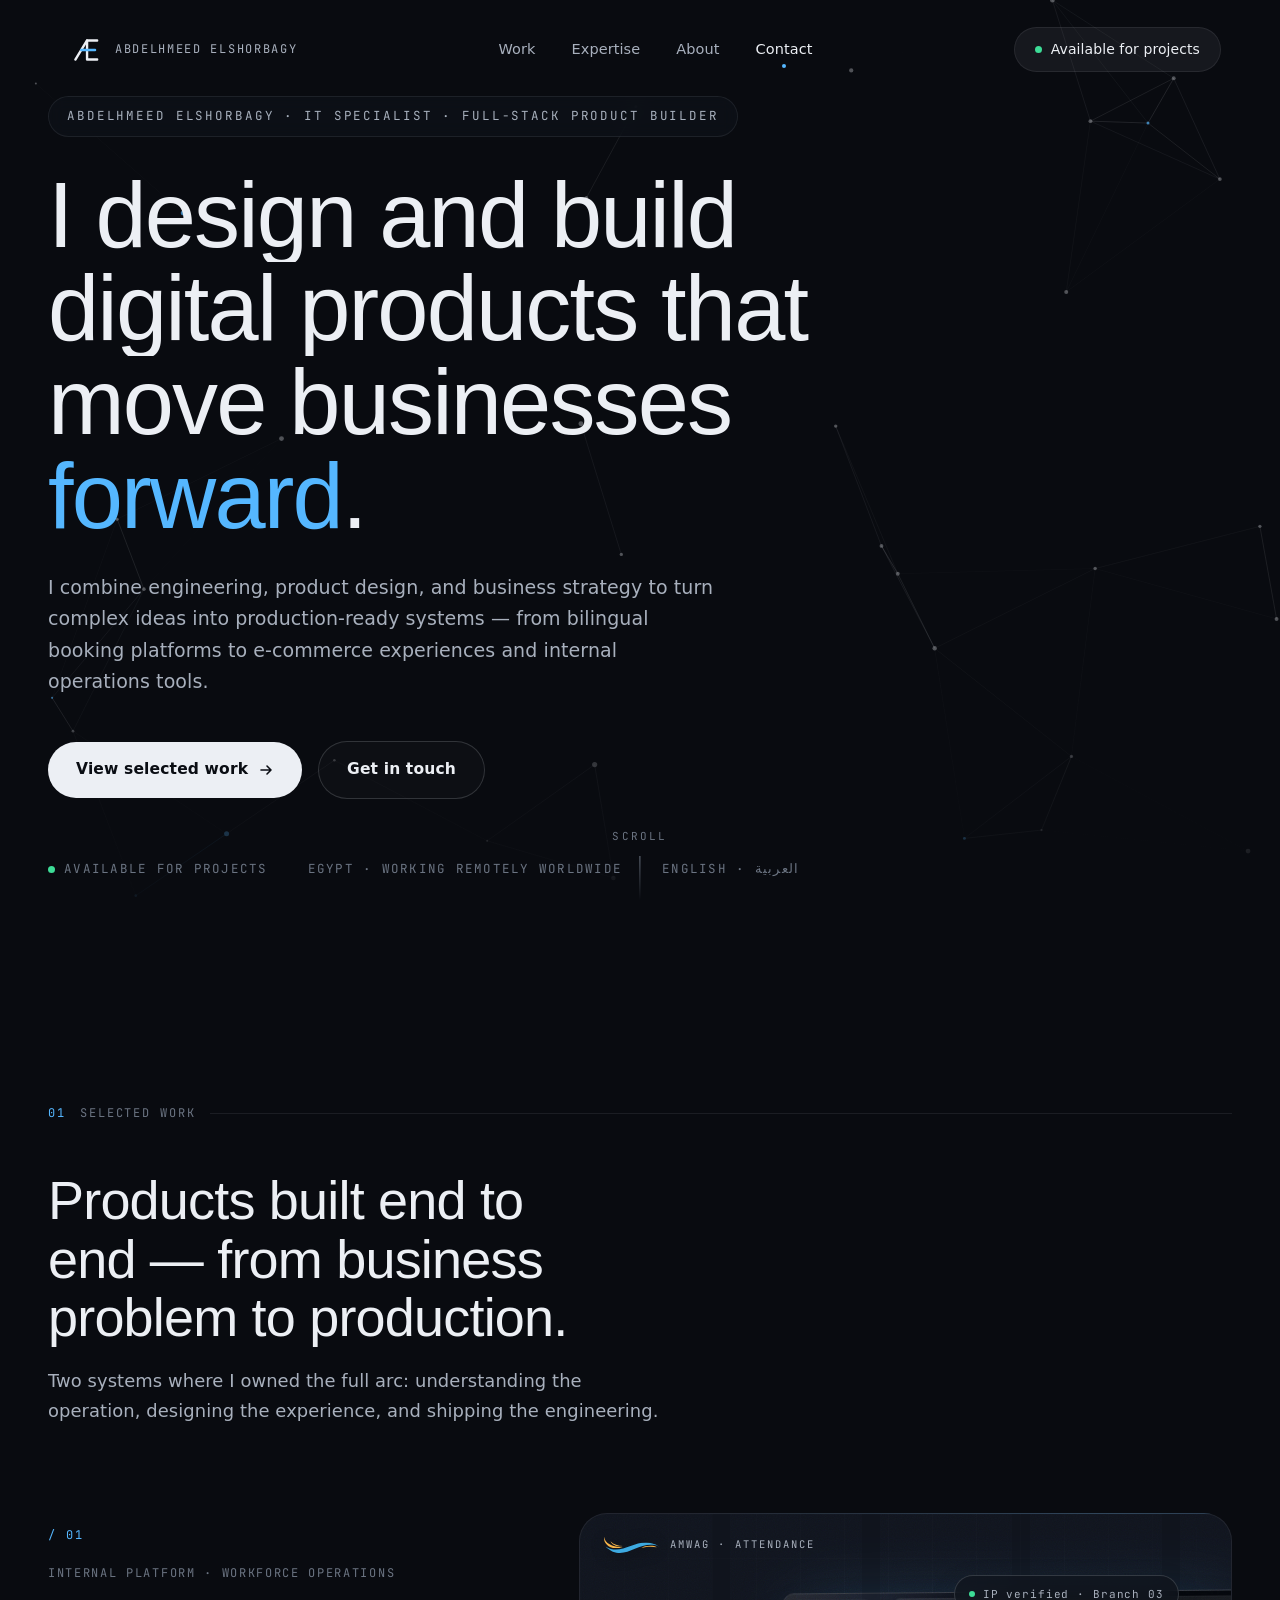
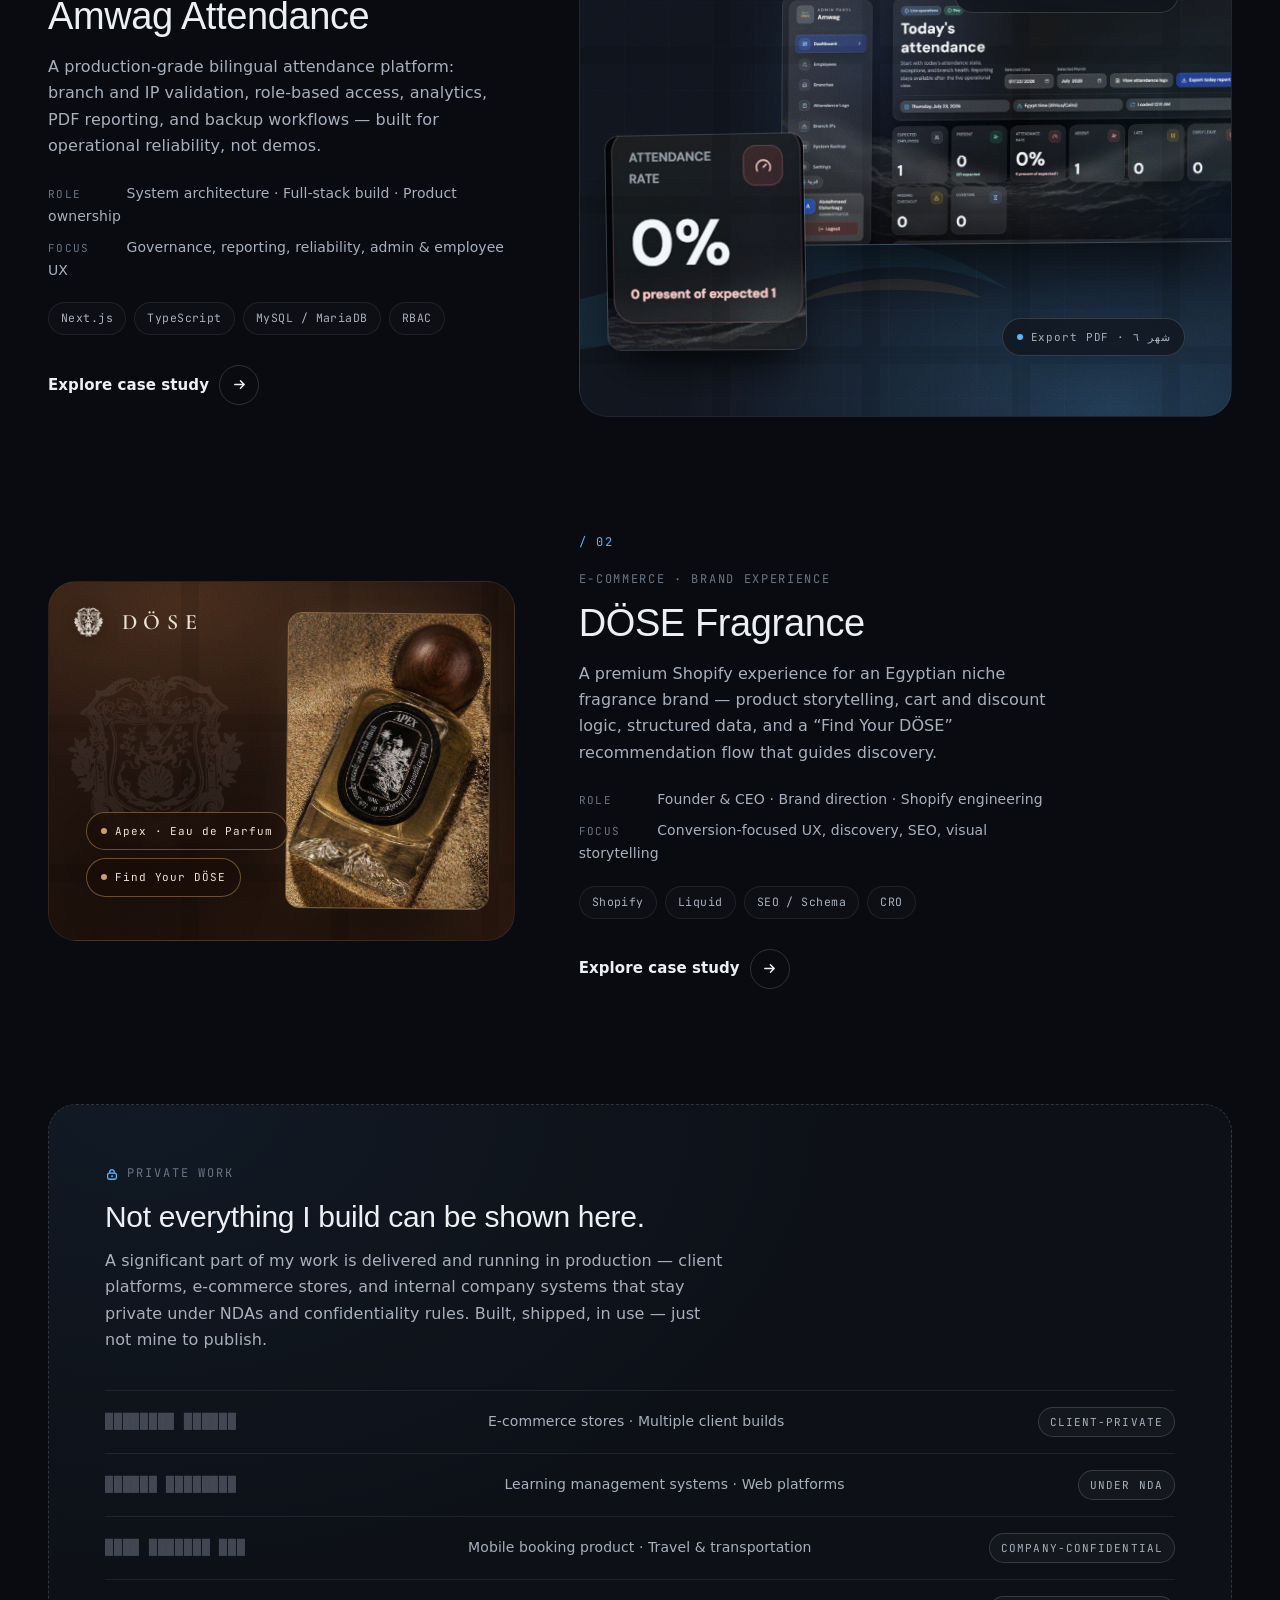
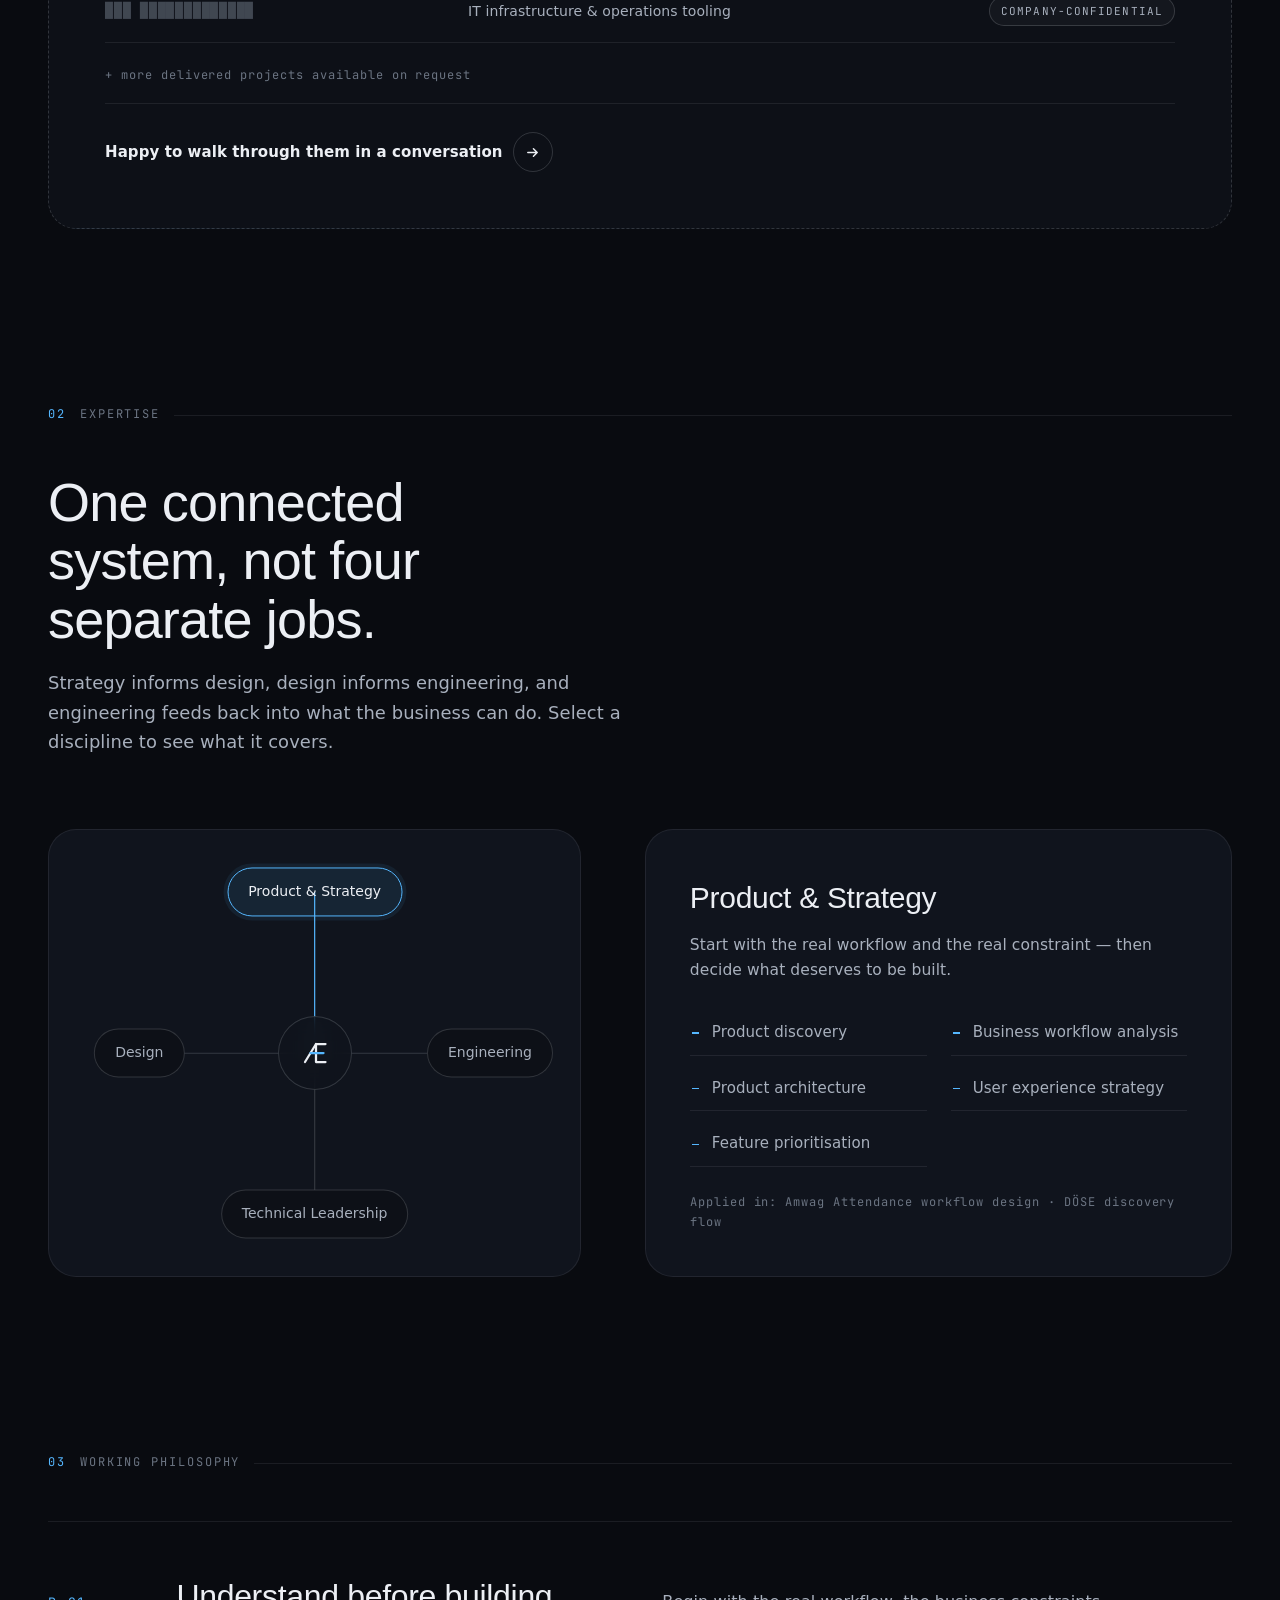
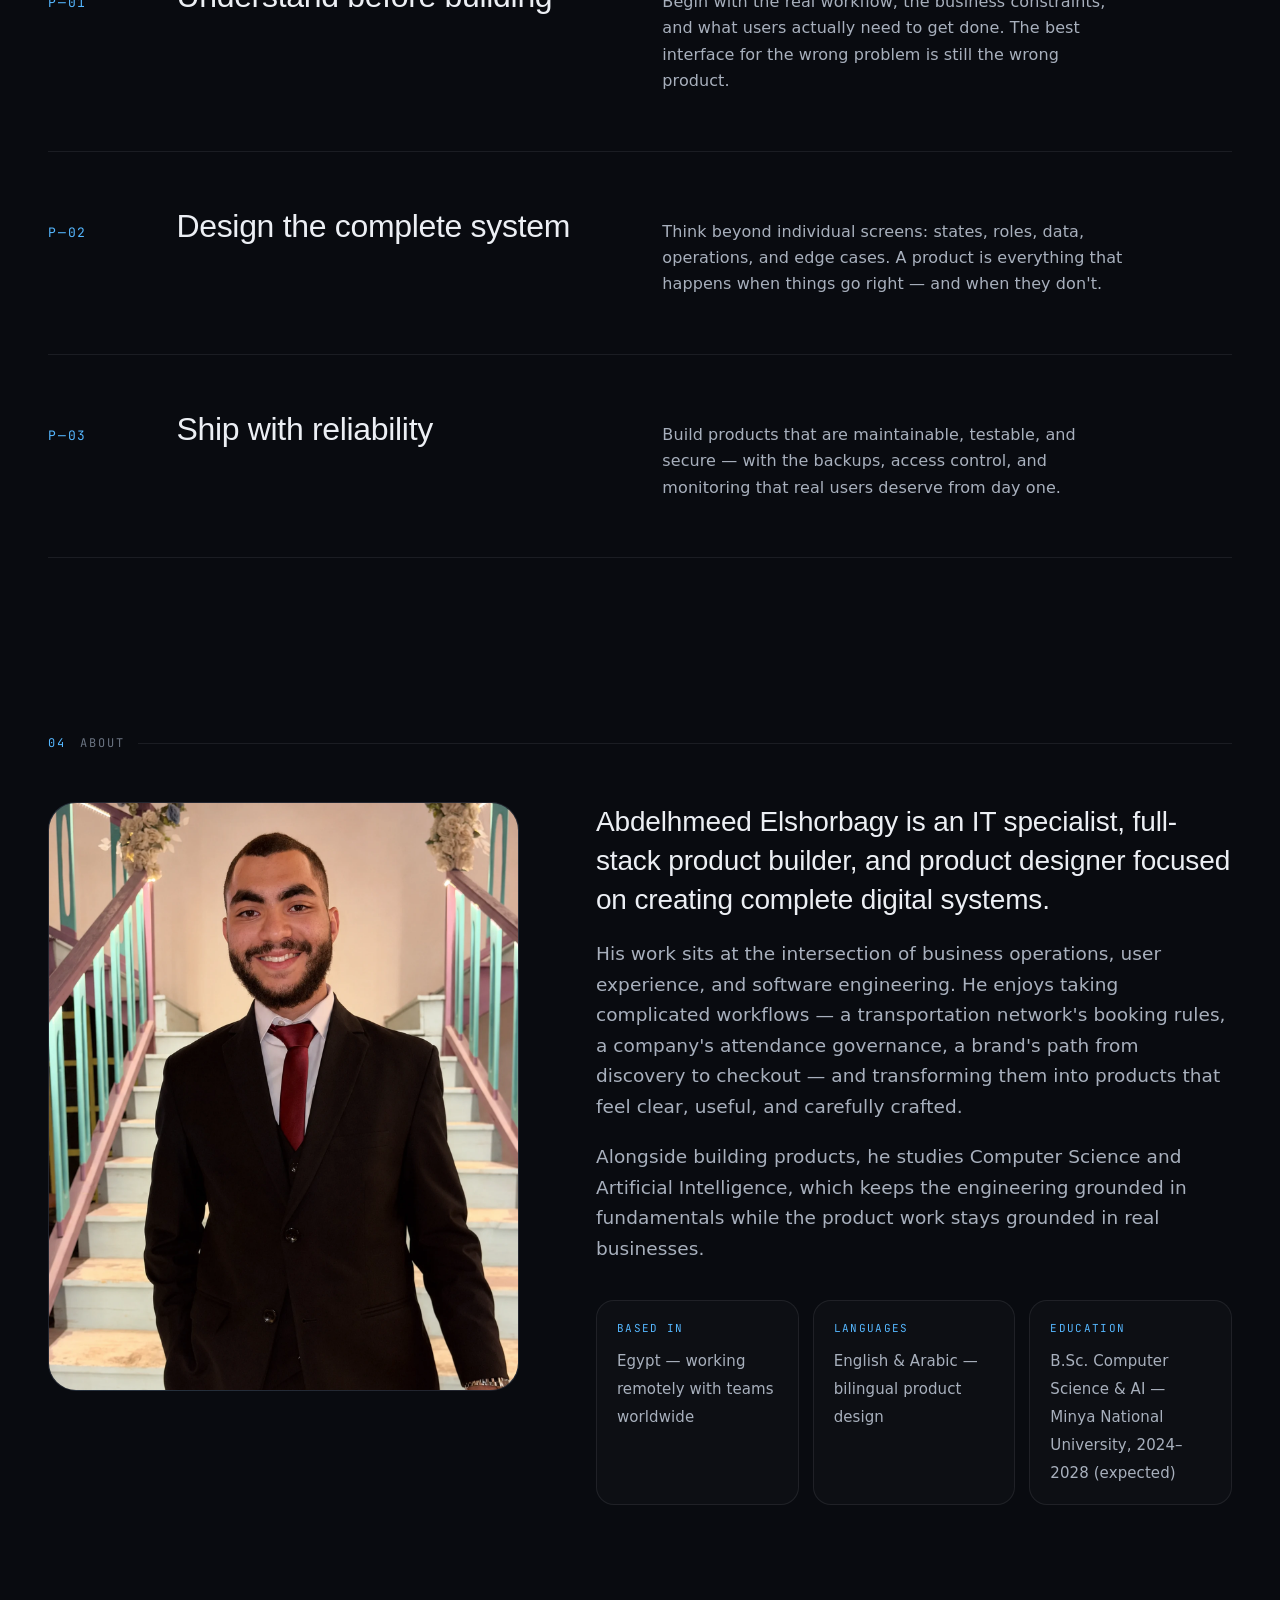
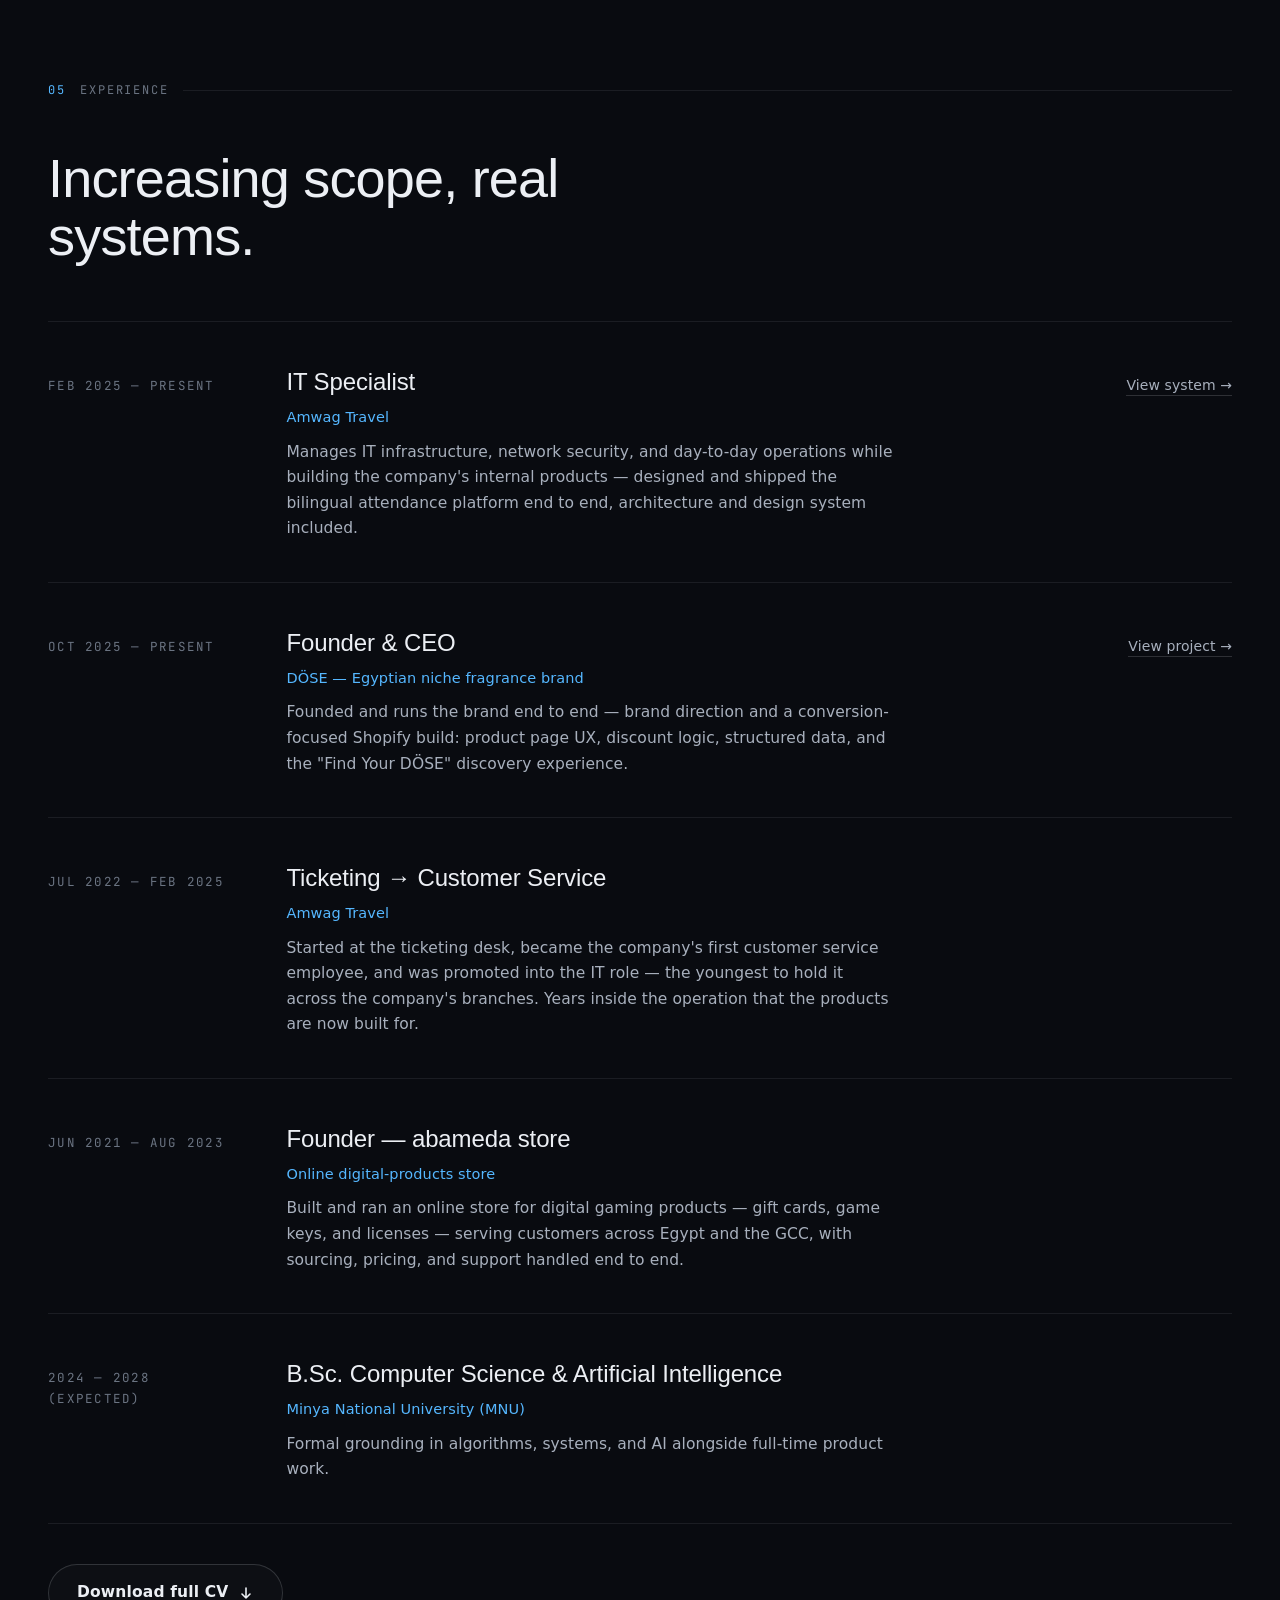
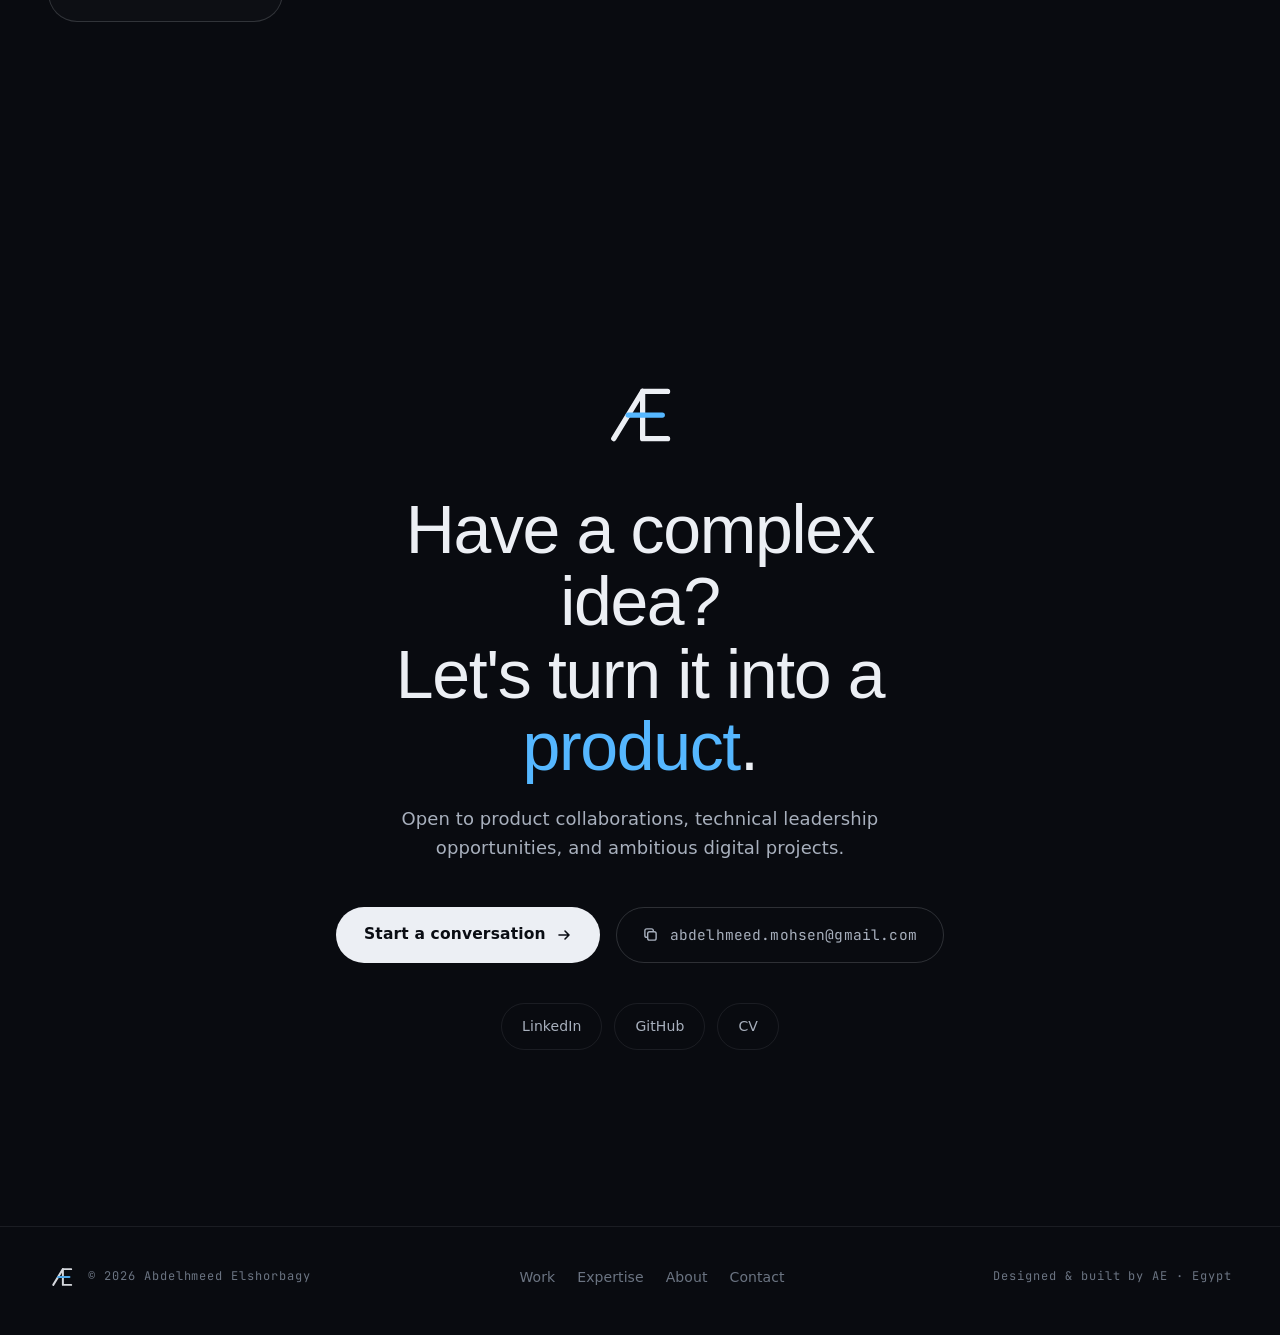
==== index.html @ 846624e9 "Initial commit of engineer portfolio site Co-Authored-By: Claude Sonnet 5 <noreply@anthropic.com>" ====
<!DOCTYPE html>
<html lang="en">
<head>
  <meta charset="UTF-8" />
  <meta name="viewport" content="width=device-width, initial-scale=1.0" />
  <title>Abdelhmeed Elshorbagy — IT Specialist &amp; Full-Stack Product Builder</title>
  <meta name="description" content="IT specialist and full-stack product builder combining engineering, product design, and business strategy to turn complex ideas into production-ready systems. Selected work: Amwag Attendance, DÖSE." />
  <meta name="author" content="Abdelhmeed Elshorbagy" />

  <!-- Social sharing -->
  <meta property="og:type" content="website" />
  <meta property="og:title" content="Abdelhmeed Elshorbagy — IT Specialist & Full-Stack Product Builder" />
  <meta property="og:description" content="Digital products and systems that move businesses forward. Product strategy, UI/UX design, and full-stack engineering in one person." />
  <meta property="og:image" content="assets/og.svg" />
  <meta name="twitter:card" content="summary_large_image" />

  <link rel="icon" type="image/svg+xml" href="assets/favicon.svg" />
  <link rel="preconnect" href="https://api.fontshare.com" crossorigin />
  <link rel="preconnect" href="https://fonts.gstatic.com" crossorigin />
  <link href="https://api.fontshare.com/v2/css?f[]=clash-display@400,500,600&f[]=general-sans@400,500,600&display=swap" rel="stylesheet" />
  <link href="https://fonts.googleapis.com/css2?family=JetBrains+Mono:wght@400;500&family=Cormorant+Garamond:wght@500;600&display=swap" rel="stylesheet" />
  <link rel="stylesheet" href="assets/css/main.css" />
  <noscript><style>.reveal,.mask-line>span{opacity:1!important;transform:none!important}.intro{display:none}</style></noscript>

  <script type="application/ld+json">
  {
    "@context": "https://schema.org",
    "@type": "Person",
    "name": "Abdelhmeed Elshorbagy",
    "jobTitle": "IT Specialist · Full-Stack Product Builder",
    "worksFor": { "@type": "Organization", "name": "Amwag Travel" },
    "alumniOf": { "@type": "CollegeOrUniversity", "name": "Minya National University" },
    "email": "mailto:abdelhmeed.mohsen@gmail.com",
    "address": { "@type": "PostalAddress", "addressCountry": "EG" },
    "knowsAbout": ["Product Strategy", "UI/UX Design", "Next.js", "TypeScript", "System Architecture", "E-commerce", "Bilingual Interface Design"]
  }
  </script>
</head>
<body>

  <!-- Shared SVG defs: AE monogram + icons -->
  <svg width="0" height="0" style="position:absolute" aria-hidden="true">
    <defs>
      <g id="ae-mark" fill="none" stroke-width="4.5" stroke-linecap="round" stroke-linejoin="round">
        <path d="M12 50 L34 14" stroke="currentColor"/>
        <path d="M53 14 H34 V50 H53" stroke="currentColor"/>
        <path d="M23 32 H49" stroke="#55b7ff"/>
      </g>
      <g id="i-arrow"><path d="M3 8h10M9 4l4 4-4 4" fill="none" stroke="currentColor" stroke-width="1.6" stroke-linecap="round" stroke-linejoin="round"/></g>
      <g id="i-arrow-down"><path d="M8 3v10M4 9l4 4 4-4" fill="none" stroke="currentColor" stroke-width="1.6" stroke-linecap="round" stroke-linejoin="round"/></g>
      <g id="i-copy"><rect x="5" y="5" width="9" height="9" rx="2" fill="none" stroke="currentColor" stroke-width="1.5"/><path d="M11 5V4a2 2 0 0 0-2-2H4a2 2 0 0 0-2 2v5a2 2 0 0 0 2 2h1" fill="none" stroke="currentColor" stroke-width="1.5"/></g>
      <g id="i-check"><path d="M3 8.5 6.5 12 13 4.5" fill="none" stroke="currentColor" stroke-width="1.8" stroke-linecap="round" stroke-linejoin="round"/></g>
      <g id="i-lock"><rect x="3" y="7" width="10" height="7" rx="2" fill="none" stroke="currentColor" stroke-width="1.5"/><path d="M5.5 7V5.5a2.5 2.5 0 0 1 5 0V7" fill="none" stroke="currentColor" stroke-width="1.5"/><circle cx="8" cy="10.5" r="1.1" fill="currentColor"/></g>
    </defs>
  </svg>

  <a class="skip-link" href="#main">Skip to content</a>

  <!-- ===== Intro (fast, skippable, once per session) ===== -->
  <div class="intro" id="intro">
    <div class="intro-grid"></div>
    <svg class="intro-mark" viewBox="0 0 64 64" fill="none" stroke-width="4" stroke-linecap="round" stroke-linejoin="round">
      <path d="M12 50 L34 14" stroke="#eceff4"/>
      <path d="M53 14 H34 V50 H53" stroke="#eceff4"/>
      <path d="M23 32 H49" stroke="#55b7ff"/>
    </svg>
    <button class="intro-skip" type="button">Skip intro</button>
  </div>

  <!-- ===== Navigation ===== -->
  <header class="nav" id="nav">
    <div class="nav-inner">
      <a class="nav-logo" href="#top" aria-label="AE — back to top">
        <svg viewBox="0 0 64 64"><use href="#ae-mark" style="color:#eceff4"/></svg>
        <span class="logo-name">Abdelhmeed Elshorbagy</span>
      </a>
      <nav class="nav-links" aria-label="Primary">
        <a href="#work">Work</a>
        <a href="#expertise">Expertise</a>
        <a href="#about">About</a>
        <a href="#contact">Contact</a>
      </nav>
      <a class="nav-cta" href="#contact">
        <span class="dot-live" aria-hidden="true"></span>
        Available for projects
      </a>
      <button class="nav-burger" id="nav-burger" aria-expanded="false" aria-controls="mobile-menu" aria-label="Menu">
        <span></span><span></span>
      </button>
    </div>
  </header>

  <div class="mobile-menu" id="mobile-menu">
    <a href="#work">Work</a>
    <a href="#expertise">Expertise</a>
    <a href="#about">About</a>
    <a href="#contact">Contact</a>
    <p class="menu-meta"><span class="dot-live" style="display:inline-block;margin-right:8px"></span>Available for projects · Egypt / Remote</p>
  </div>

  <main id="main">
    <!-- ===== Hero ===== -->
    <section class="hero" id="top">
      <canvas id="hero-canvas" aria-hidden="true"></canvas>
      <div class="container hero-content">
        <p class="hero-kicker reveal">
          Abdelhmeed Elshorbagy · IT Specialist · Full-Stack Product Builder
        </p>
        <h1>
          <span class="mask-line" style="--line-delay:.05s"><span>I design and build</span></span>
          <span class="mask-line" style="--line-delay:.15s"><span>digital products that</span></span>
          <span class="mask-line" style="--line-delay:.25s"><span>move businesses <em>forward</em>.</span></span>
        </h1>
        <p class="hero-sub reveal" style="--reveal-delay:.35s">
          I combine engineering, product design, and business strategy to turn complex
          ideas into production-ready systems — from bilingual booking platforms to
          e-commerce experiences and internal operations tools.
        </p>
        <div class="hero-actions reveal" style="--reveal-delay:.45s">
          <span data-magnetic><a class="btn btn-primary" href="#work">
            View selected work
            <svg viewBox="0 0 16 16" aria-hidden="true"><use href="#i-arrow"/></svg>
          </a></span>
          <span data-magnetic><a class="btn btn-ghost" href="#contact">Get in touch</a></span>
        </div>
        <div class="hero-meta reveal" style="--reveal-delay:.55s">
          <span><span class="dot-live" aria-hidden="true"></span> Available for projects</span>
          <span>Egypt · Working remotely worldwide</span>
          <span>English · العربية</span>
        </div>
      </div>
      <p class="hero-scroll" aria-hidden="true">Scroll</p>
    </section>

    <!-- ===== Selected Work ===== -->
    <section class="section" id="work">
      <div class="container">
        <p class="section-label reveal"><span class="idx">01</span> Selected work</p>
        <h2 class="section-title reveal">Products built end to end — from business problem to production.</h2>
        <p class="section-intro reveal">
          Two systems where I owned the full arc: understanding the operation,
          designing the experience, and shipping the engineering.
        </p>

        <div class="work-list" style="margin-top: clamp(48px, 7vw, 88px);">

          <!-- 1 · Amwag Attendance -->
          <article class="case reveal">
            <div class="case-info">
              <span class="case-idx" aria-hidden="true">/ 01</span>
              <p class="case-cat">Internal platform · Workforce operations</p>
              <h3><a href="work/amwag-attendance.html">Amwag Attendance</a></h3>
              <p class="case-desc">
                A production-grade bilingual attendance platform: branch and IP
                validation, role-based access, analytics, PDF reporting, and backup
                workflows — built for operational reliability, not demos.
              </p>
              <div class="case-facts">
                <p><span class="k">Role</span> System architecture · Full-stack build · Product ownership</p>
                <p><span class="k">Focus</span> Governance, reporting, reliability, admin &amp; employee UX</p>
              </div>
              <div class="tags">
                <span class="tag">Next.js</span><span class="tag">TypeScript</span>
                <span class="tag">MySQL / MariaDB</span><span class="tag">RBAC</span>
              </div>
              <a class="case-link" href="work/amwag-attendance.html">
                Explore case study
                <span class="ring"><svg viewBox="0 0 16 16" aria-hidden="true"><use href="#i-arrow"/></svg></span>
              </a>
            </div>
            <a class="case-visual cover cover--attendance" href="work/amwag-attendance.html" aria-hidden="true" tabindex="-1"
               style="--glow-x:82%; --glow-y:98%;">
              <img class="cover-bgmark" src="assets/img/covers/amwag-wave.svg" alt="" loading="lazy" />
              <span class="cover-grain"></span>
              <span class="cover-brand">
                <img class="cover-logo" src="assets/img/covers/amwag-wave.svg" alt="Amwag" loading="lazy" />
                <span class="cover-name">Amwag · Attendance</span>
              </span>
              <span class="cover-stage">
                <span class="cover-media"><img src="assets/img/covers/attendance.jpg" alt="Amwag Attendance admin dashboard" loading="lazy" /></span>
              </span>
              <span class="cover-tile"><img src="assets/img/covers/attendance-tile.jpg" alt="Attendance rate KPI tile" loading="lazy" /></span>
              <span class="float-chip chip-tr ok"><span class="dot"></span> IP verified · Branch 03</span>
              <span class="float-chip chip-br"><span class="dot"></span> Export PDF · شهر ٦</span>
            </a>
          </article>

          <!-- 2 · DÖSE -->
          <article class="case reveal">
            <div class="case-info">
              <span class="case-idx" aria-hidden="true">/ 02</span>
              <p class="case-cat">E-commerce · Brand experience</p>
              <h3><a href="work/dose-fragrance.html">DÖSE Fragrance</a></h3>
              <p class="case-desc">
                A premium Shopify experience for an Egyptian niche fragrance brand —
                product storytelling, cart and discount logic, structured data, and a
                “Find Your DÖSE” recommendation flow that guides discovery.
              </p>
              <div class="case-facts">
                <p><span class="k">Role</span> Founder &amp; CEO · Brand direction · Shopify engineering</p>
                <p><span class="k">Focus</span> Conversion-focused UX, discovery, SEO, visual storytelling</p>
              </div>
              <div class="tags">
                <span class="tag">Shopify</span><span class="tag">Liquid</span>
                <span class="tag">SEO / Schema</span><span class="tag">CRO</span>
              </div>
              <a class="case-link" href="work/dose-fragrance.html">
                Explore case study
                <span class="ring"><svg viewBox="0 0 16 16" aria-hidden="true"><use href="#i-arrow"/></svg></span>
            </a>
            </div>
            <a class="case-visual cover cover--dose" href="work/dose-fragrance.html" aria-hidden="true" tabindex="-1"
               style="--glow-x:30%; --glow-y:6%;">
              <img class="cover-bgmark" src="assets/img/covers/dose-crest-light.png" alt="" loading="lazy" />
              <span class="cover-grain"></span>
              <span class="cover-brand">
                <img class="cover-logo" src="assets/img/covers/dose-crest-light.png" alt="DÖSE" loading="lazy" />
                <span class="cover-name">DÖSE</span>
              </span>
              <span class="cover-stage">
                <span class="cover-media"><img src="assets/img/covers/dose-apex.jpg" alt="DÖSE Apex eau de parfum bottle on warm golden sand" loading="lazy" /></span>
              </span>
              <span class="float-chip chip-a"><span class="dot"></span> Apex · Eau de Parfum</span>
              <span class="float-chip chip-b"><span class="dot"></span> Find Your DÖSE</span>
            </a>
          </article>

        </div>

        <!-- Private / NDA work -->
        <aside class="private-work reveal" aria-label="Private and confidential work">
          <div class="pw-head">
            <span class="pw-kicker">
              <svg viewBox="0 0 16 16" aria-hidden="true"><use href="#i-lock"/></svg>
              Private work
            </span>
            <h3>Not everything I build can be shown here.</h3>
            <p>
              A significant part of my work is delivered and running in production —
              client platforms, e-commerce stores, and internal company systems that
              stay private under NDAs and confidentiality rules. Built, shipped, in
              use — just not mine to publish.
            </p>
          </div>
          <ul class="pw-list">
            <li>
              <span class="pw-redact" aria-hidden="true">████████ ██████</span>
              <span class="pw-cat">E-commerce stores · Multiple client builds</span>
              <span class="pw-badge">Client-private</span>
            </li>
            <li>
              <span class="pw-redact" aria-hidden="true">██████ ████████</span>
              <span class="pw-cat">Learning management systems · Web platforms</span>
              <span class="pw-badge">Under NDA</span>
            </li>
            <li>
              <span class="pw-redact" aria-hidden="true">████ ███████ ███</span>
              <span class="pw-cat">Mobile booking product · Travel &amp; transportation</span>
              <span class="pw-badge">Company-confidential</span>
            </li>
            <li>
              <span class="pw-redact" aria-hidden="true">███ █████████████</span>
              <span class="pw-cat">IT infrastructure &amp; operations tooling</span>
              <span class="pw-badge">Company-confidential</span>
            </li>
            <li class="pw-more">
              <span class="pw-cat">+ more delivered projects available on request</span>
            </li>
          </ul>
          <a class="case-link" href="#contact">
            Happy to walk through them in a conversation
            <span class="ring"><svg viewBox="0 0 16 16" aria-hidden="true"><use href="#i-arrow"/></svg></span>
          </a>
        </aside>
      </div>
    </section>

    <!-- ===== Expertise ===== -->
    <section class="section" id="expertise">
      <div class="container">
        <p class="section-label reveal"><span class="idx">02</span> Expertise</p>
        <h2 class="section-title reveal">One connected system, not four separate jobs.</h2>
        <p class="section-intro reveal">
          Strategy informs design, design informs engineering, and engineering feeds
          back into what the business can do. Select a discipline to see what it covers.
        </p>

        <div class="expertise-grid reveal" style="margin-top: clamp(40px, 6vw, 72px);">
          <div class="cap-map" id="cap-map" role="tablist" aria-label="Capability groups">
            <svg class="wires" viewBox="0 0 100 100" preserveAspectRatio="none" aria-hidden="true">
              <line class="wire" data-cap="product"     x1="50" y1="50" x2="50" y2="14"/>
              <line class="wire" data-cap="design"      x1="50" y1="50" x2="17" y2="50"/>
              <line class="wire" data-cap="engineering" x1="50" y1="50" x2="83" y2="50"/>
              <line class="wire" data-cap="leadership"  x1="50" y1="50" x2="50" y2="86"/>
            </svg>
            <span class="cap-core" aria-hidden="true">
              <svg viewBox="0 0 64 64"><use href="#ae-mark" style="color:#eceff4"/></svg>
            </span>
            <div class="cap-nodes-flow">
              <button class="cap-node" role="tab" data-cap="product"
                      style="top:14%; left:50%;" aria-selected="true">Product &amp; Strategy</button>
              <button class="cap-node" role="tab" data-cap="design"
                      style="top:50%; left:17%;" aria-selected="false">Design</button>
              <button class="cap-node" role="tab" data-cap="engineering"
                      style="top:50%; left:83%;" aria-selected="false">Engineering</button>
              <button class="cap-node" role="tab" data-cap="leadership"
                      style="top:86%; left:50%;" aria-selected="false">Technical Leadership</button>
            </div>
          </div>

          <div class="cap-detail">
            <div class="cap-panel" data-cap="product" role="tabpanel">
              <h3>Product &amp; Strategy</h3>
              <p class="cap-tagline">Start with the real workflow and the real constraint — then decide what deserves to be built.</p>
              <ul>
                <li>Product discovery</li>
                <li>Business workflow analysis</li>
                <li>Product architecture</li>
                <li>User experience strategy</li>
                <li>Feature prioritisation</li>
              </ul>
              <p class="cap-note">Applied in: Amwag Attendance workflow design · DÖSE discovery flow</p>
            </div>
            <div class="cap-panel" data-cap="design" role="tabpanel" hidden>
              <h3>Design</h3>
              <p class="cap-tagline">Interfaces that hold up in both directions — Arabic and English, mobile and desktop, happy path and edge case.</p>
              <ul>
                <li>UI / UX design</li>
                <li>Design systems</li>
                <li>Mobile application design</li>
                <li>Responsive web design</li>
                <li>Arabic-first &amp; bilingual interfaces</li>
                <li>Interactive prototyping</li>
              </ul>
              <p class="cap-note">Applied in: Amwag bilingual system · DÖSE brand experience</p>
            </div>
            <div class="cap-panel" data-cap="engineering" role="tabpanel" hidden>
              <h3>Engineering</h3>
              <p class="cap-tagline">Production systems with real users, real data, and real failure modes — not prototypes.</p>
              <ul>
                <li>Next.js &amp; React</li>
                <li>TypeScript &amp; Node.js</li>
                <li>MySQL / MariaDB</li>
                <li>Supabase</li>
                <li>Prisma &amp; Drizzle</li>
                <li>Shopify &amp; Liquid</li>
                <li>API integrations</li>
                <li>Auth &amp; role-based access</li>
                <li>Testing &amp; production reliability</li>
              </ul>
              <p class="cap-note">Applied in: Amwag Attendance platform · DÖSE Shopify build</p>
            </div>
            <div class="cap-panel" data-cap="leadership" role="tabpanel" hidden>
              <h3>Technical Leadership</h3>
              <p class="cap-tagline">Turning business requirements into technical systems — and owning the decisions that keep them running.</p>
              <ul>
                <li>System architecture</li>
                <li>Technical decision-making</li>
                <li>Operational automation</li>
                <li>Security &amp; backup planning</li>
                <li>Requirements → technical systems</li>
              </ul>
              <p class="cap-note">Applied in: attendance governance, backup &amp; restore workflows</p>
            </div>
          </div>
        </div>
      </div>
    </section>

    <!-- ===== Philosophy ===== -->
    <section class="section" id="philosophy">
      <div class="container">
        <p class="section-label reveal"><span class="idx">03</span> Working philosophy</p>
        <div class="philosophy-list">
          <div class="principle reveal">
            <span class="num">P—01</span>
            <h3>Understand before building</h3>
            <p>Begin with the real workflow, the business constraints, and what users
               actually need to get done. The best interface for the wrong problem is
               still the wrong product.</p>
          </div>
          <div class="principle reveal">
            <span class="num">P—02</span>
            <h3>Design the complete system</h3>
            <p>Think beyond individual screens: states, roles, data, operations, and
               edge cases. A product is everything that happens when things go right —
               and when they don't.</p>
          </div>
          <div class="principle reveal">
            <span class="num">P—03</span>
            <h3>Ship with reliability</h3>
            <p>Build products that are maintainable, testable, and secure — with the
               backups, access control, and monitoring that real users deserve from
               day one.</p>
          </div>
        </div>
      </div>
    </section>

    <!-- ===== About ===== -->
    <section class="section" id="about">
      <div class="container">
        <p class="section-label reveal"><span class="idx">04</span> About</p>
        <div class="about-grid">
          <div class="portrait-slot reveal">
            <picture>
              <source srcset="assets/img/portrait.webp" type="image/webp">
              <img class="portrait-photo" src="assets/img/portrait.png" alt="Portrait of Abdelhmeed Elshorbagy" loading="lazy" width="1400" height="1750">
            </picture>
          </div>
          <div class="about-copy">
            <p class="lede reveal">
              Abdelhmeed Elshorbagy is an IT specialist, full-stack product builder, and
              product designer focused on creating complete digital systems.
            </p>
            <p class="reveal">
              His work sits at the intersection of business operations, user experience,
              and software engineering. He enjoys taking complicated workflows — a
              transportation network's booking rules, a company's attendance governance,
              a brand's path from discovery to checkout — and transforming them into
              products that feel clear, useful, and carefully crafted.
            </p>
            <p class="reveal">
              Alongside building products, he studies Computer Science and Artificial
              Intelligence, which keeps the engineering grounded in fundamentals while
              the product work stays grounded in real businesses.
            </p>
            <div class="about-points">
              <div class="about-point reveal">
                <span class="k">Based in</span>
                <span class="v">Egypt — working remotely with teams worldwide</span>
              </div>
              <div class="about-point reveal">
                <span class="k">Languages</span>
                <span class="v">English &amp; Arabic — bilingual product design</span>
              </div>
              <div class="about-point reveal">
                <span class="k">Education</span>
                <span class="v">B.Sc. Computer Science &amp; AI — Minya National University, 2024–2028 (expected)</span>
              </div>
            </div>
          </div>
        </div>
      </div>
    </section>

    <!-- ===== Experience ===== -->
    <section class="section" id="experience">
      <div class="container">
        <p class="section-label reveal"><span class="idx">05</span> Experience</p>
        <h2 class="section-title reveal">Increasing scope, real systems.</h2>

        <div class="timeline reveal" style="margin-top: clamp(36px, 5vw, 56px);">
          <div class="tl-item">
            <span class="tl-when">Feb 2025 — Present</span>
            <div class="tl-body">
              <h3>IT Specialist</h3>
              <p class="tl-org">Amwag Travel</p>
              <p>Manages IT infrastructure, network security, and day-to-day operations
                 while building the company's internal products — designed and shipped
                 the bilingual attendance platform end to end, architecture and design
                 system included.</p>
            </div>
            <span class="tl-links"><a href="work/amwag-attendance.html">View system →</a></span>
          </div>
          <div class="tl-item">
            <span class="tl-when">Oct 2025 — Present</span>
            <div class="tl-body">
              <h3>Founder &amp; CEO</h3>
              <p class="tl-org">DÖSE — Egyptian niche fragrance brand</p>
              <p>Founded and runs the brand end to end — brand direction and a
                 conversion-focused Shopify build: product page UX, discount logic,
                 structured data, and the "Find Your DÖSE" discovery experience.</p>
            </div>
            <span class="tl-links"><a href="work/dose-fragrance.html">View project →</a></span>
          </div>
          <div class="tl-item">
            <span class="tl-when">Jul 2022 — Feb 2025</span>
            <div class="tl-body">
              <h3>Ticketing → Customer Service</h3>
              <p class="tl-org">Amwag Travel</p>
              <p>Started at the ticketing desk, became the company's first customer
                 service employee, and was promoted into the IT role — the youngest
                 to hold it across the company's branches. Years inside the operation
                 that the products are now built for.</p>
            </div>
            <span></span>
          </div>
          <div class="tl-item">
            <span class="tl-when">Jun 2021 — Aug 2023</span>
            <div class="tl-body">
              <h3>Founder — abameda store</h3>
              <p class="tl-org">Online digital-products store</p>
              <p>Built and ran an online store for digital gaming products — gift
                 cards, game keys, and licenses — serving customers across Egypt and
                 the GCC, with sourcing, pricing, and support handled end to end.</p>
            </div>
            <span></span>
          </div>
          <div class="tl-item">
            <span class="tl-when">2024 — 2028 (expected)</span>
            <div class="tl-body">
              <h3>B.Sc. Computer Science &amp; Artificial Intelligence</h3>
              <p class="tl-org">Minya National University (MNU)</p>
              <p>Formal grounding in algorithms, systems, and AI alongside full-time
                 product work.</p>
            </div>
            <span></span>
          </div>
        </div>

        <div class="timeline-cta reveal">
          <span data-magnetic><a class="btn btn-ghost" href="assets/Abdelhmeed-Elshorbagy-CV.pdf" target="_blank" rel="noopener" title="Download CV">
            Download full CV
            <svg viewBox="0 0 16 16" aria-hidden="true"><use href="#i-arrow-down"/></svg>
          </a></span>
        </div>
      </div>
    </section>

    <!-- ===== Contact ===== -->
    <section class="contact" id="contact">
      <div class="container">
        <div class="contact-mark" id="contact-mark" aria-hidden="true">
          <svg viewBox="0 0 64 64" fill="none" stroke-width="4" stroke-linecap="round" stroke-linejoin="round">
            <path d="M12 50 L34 14" stroke="#eceff4"/>
            <path d="M53 14 H34 V50 H53" stroke="#eceff4"/>
            <path d="M23 32 H49" stroke="#55b7ff"/>
          </svg>
        </div>
        <h2 class="reveal">Have a complex idea?<br/>Let's turn it into a <em>product</em>.</h2>
        <p class="contact-sub reveal">
          Open to product collaborations, technical leadership opportunities,
          and ambitious digital projects.
        </p>
        <div class="contact-actions reveal">
          <span data-magnetic><a class="btn btn-primary" href="mailto:abdelhmeed.mohsen@gmail.com">
            Start a conversation
            <svg viewBox="0 0 16 16" aria-hidden="true"><use href="#i-arrow"/></svg>
          </a></span>
          <button class="email-copy" type="button" data-copy-email="abdelhmeed.mohsen@gmail.com">
            <svg viewBox="0 0 16 16" aria-hidden="true"><use href="#i-copy"/></svg>
            <span class="copy-label">abdelhmeed.mohsen@gmail.com</span>
          </button>
        </div>
        <div class="contact-socials reveal">
          <a class="social-pill" href="https://www.linkedin.com/in/elshorbagy/" target="_blank" rel="noopener" title="LinkedIn">LinkedIn</a>
          <a class="social-pill" href="https://github.com/abameda" target="_blank" rel="noopener" title="GitHub">GitHub</a>
          <a class="social-pill" href="assets/Abdelhmeed-Elshorbagy-CV.pdf" target="_blank" rel="noopener" title="Download CV">CV</a>
        </div>
      </div>
    </section>
  </main>

  <!-- ===== Footer ===== -->
  <footer class="footer">
    <div class="container footer-inner">
      <a class="sig" href="#top" aria-label="AE — back to top">
        <svg viewBox="0 0 64 64"><use href="#ae-mark" style="color:#eceff4"/></svg>
        <small>© <span id="year">2026</span> Abdelhmeed Elshorbagy</small>
      </a>
      <nav class="footer-nav" aria-label="Footer">
        <a href="#work">Work</a>
        <a href="#expertise">Expertise</a>
        <a href="#about">About</a>
        <a href="#contact">Contact</a>
      </nav>
      <small>Designed &amp; built by AE · Egypt</small>
    </div>
  </footer>

  <script src="assets/js/main.js" defer></script>
</body>
</html>
---- assets/css/main.css ----
/* ============================================================
   AE — Abdelhmeed Elshorbagy · Portfolio design system
   Palette: deep graphite / midnight navy / soft white / signal blue
   Type:    Clash Display (display) · General Sans (body) · JetBrains Mono (labels)
   ============================================================ */

:root {
  /* Color tokens */
  --bg:          #090b10;
  --bg-raise:    #0d1017;
  --bg-panel:    #10141d;
  --ink:         #eceff4;
  --ink-2:       #a8b0bd;
  --ink-3:       #6b7482;
  --line:        rgba(236, 239, 244, 0.08);
  --line-strong: rgba(236, 239, 244, 0.16);
  --accent:      #55b7ff;
  --accent-deep: #2f7ff0;
  --accent-ink:  #06121f;
  --glass:       rgba(16, 20, 29, 0.72);
  --ok:          #3ddc97;

  /* Type scale */
  --font-display: "Clash Display", "Segoe UI", sans-serif;
  --font-body:    "General Sans", "Segoe UI", system-ui, sans-serif;
  --font-mono:    "JetBrains Mono", ui-monospace, "Cascadia Code", monospace;

  /* Rhythm */
  --space-section: clamp(96px, 14vw, 176px);
  --container: 1200px;
  --gutter: clamp(20px, 4vw, 48px);
  --radius: 18px;
  --radius-lg: 28px;

  /* Motion */
  --ease-out: cubic-bezier(0.22, 1, 0.36, 1);
  --ease-inout: cubic-bezier(0.65, 0, 0.35, 1);
  --dur: 0.7s;

  color-scheme: dark;
}

/* ---------- Reset ---------- */
*, *::before, *::after { box-sizing: border-box; margin: 0; padding: 0; }

html {
  scroll-behavior: smooth;
  -webkit-text-size-adjust: 100%;
}

body {
  background: var(--bg);
  color: var(--ink);
  font-family: var(--font-body);
  font-size: 17px;
  line-height: 1.65;
  letter-spacing: 0.005em;
  -webkit-font-smoothing: antialiased;
  overflow-x: hidden;
}

img, svg, video, canvas { display: block; max-width: 100%; }
button { font: inherit; color: inherit; background: none; border: 0; cursor: pointer; }
a { color: inherit; text-decoration: none; }
ul, ol { list-style: none; }
strong { font-weight: 600; color: var(--ink); }

::selection { background: rgba(85, 183, 255, 0.28); color: var(--ink); }

/* Focus — always visible, never removed */
:focus-visible {
  outline: 2px solid var(--accent);
  outline-offset: 3px;
  border-radius: 4px;
}

.skip-link {
  position: fixed;
  top: 12px; left: 12px;
  z-index: 300;
  padding: 10px 18px;
  background: var(--accent);
  color: var(--accent-ink);
  font-weight: 600;
  border-radius: 99px;
  transform: translateY(-64px);
  transition: transform 0.25s var(--ease-out);
}
.skip-link:focus-visible { transform: translateY(0); }

/* ---------- Shared layout ---------- */
.container {
  width: min(var(--container), 100% - var(--gutter) * 2);
  margin-inline: auto;
}

.section { padding-block: var(--space-section); position: relative; }
.section + .section { padding-top: 0; }

/* Mono section label: "01 — Selected work" */
.section-label {
  display: flex;
  align-items: center;
  gap: 14px;
  font-family: var(--font-mono);
  font-size: 12px;
  letter-spacing: 0.16em;
  text-transform: uppercase;
  color: var(--ink-3);
  margin-bottom: clamp(28px, 4vw, 48px);
}
.section-label .idx { color: var(--accent); }
.section-label::after {
  content: "";
  flex: 1;
  height: 1px;
  background: var(--line);
}

.section-title {
  font-family: var(--font-display);
  font-weight: 500;
  font-size: clamp(30px, 4.6vw, 54px);
  line-height: 1.08;
  letter-spacing: -0.015em;
  max-width: 18ch;
}
.section-intro {
  margin-top: 20px;
  max-width: 54ch;
  color: var(--ink-2);
  font-size: clamp(16px, 1.4vw, 18px);
}

/* ---------- Buttons ---------- */
.btn {
  display: inline-flex;
  align-items: center;
  gap: 10px;
  padding: 15px 28px;
  border-radius: 99px;
  font-weight: 600;
  font-size: 15.5px;
  letter-spacing: 0.01em;
  transition: transform 0.35s var(--ease-out), background 0.25s ease,
              border-color 0.25s ease, color 0.25s ease, box-shadow 0.35s ease;
  will-change: transform;
}
.btn svg { width: 16px; height: 16px; transition: transform 0.35s var(--ease-out); }

.btn-primary {
  background: var(--ink);
  color: #0a0d13;
}
.btn-primary:hover {
  background: var(--accent);
  color: var(--accent-ink);
  box-shadow: 0 8px 32px -8px rgba(85, 183, 255, 0.45);
}
.btn-primary:hover svg { transform: translateX(3px); }

.btn-ghost {
  border: 1px solid var(--line-strong);
  color: var(--ink);
  background: rgba(236, 239, 244, 0.02);
}
.btn-ghost:hover { border-color: var(--accent); color: var(--accent); }

/* Magnetic wrapper set by JS */
[data-magnetic] { display: inline-block; }

/* ---------- Reveal-on-scroll ---------- */
.reveal {
  opacity: 0;
  transform: translateY(28px);
  transition: opacity 0.9s var(--ease-out), transform 0.9s var(--ease-out);
  transition-delay: var(--reveal-delay, 0s);
}
.reveal.is-in { opacity: 1; transform: none; }

/* Masked line reveal for hero headline */
.mask-line { display: block; overflow: hidden; }
.mask-line > span {
  display: block;
  transform: translateY(110%);
  transition: transform 1s var(--ease-out);
  transition-delay: var(--line-delay, 0s);
}
.is-ready .mask-line > span { transform: none; }

/* ============================================================
   INTRO OVERLAY
   ============================================================ */
.intro {
  position: fixed;
  inset: 0;
  z-index: 400;
  background: var(--bg);
  display: grid;
  place-items: center;
  transition: opacity 0.6s var(--ease-inout), visibility 0.6s;
}
.intro.is-done { opacity: 0; visibility: hidden; pointer-events: none; }
.intro-mark { width: clamp(72px, 10vw, 104px); }
.intro-mark path {
  stroke-dasharray: 260;
  stroke-dashoffset: 260;
  animation: draw 1.05s var(--ease-inout) forwards;
}
.intro-mark path:nth-child(2) { animation-delay: 0.18s; }
.intro-mark path:nth-child(3) { animation-delay: 0.32s; }
@keyframes draw { to { stroke-dashoffset: 0; } }

.intro-grid {
  position: absolute;
  inset: 0;
  background-image:
    linear-gradient(var(--line) 1px, transparent 1px),
    linear-gradient(90deg, var(--line) 1px, transparent 1px);
  background-size: 72px 72px;
  opacity: 0;
  animation: grid-pulse 1.6s ease forwards;
  mask-image: radial-gradient(circle at 50% 50%, black 0%, transparent 68%);
  -webkit-mask-image: radial-gradient(circle at 50% 50%, black 0%, transparent 68%);
}
@keyframes grid-pulse { 30% { opacity: 0.5; } 100% { opacity: 0; } }

.intro-skip {
  position: absolute;
  bottom: 32px;
  right: 32px;
  font-family: var(--font-mono);
  font-size: 12px;
  letter-spacing: 0.14em;
  text-transform: uppercase;
  color: var(--ink-3);
  padding: 10px 16px;
  border: 1px solid var(--line);
  border-radius: 99px;
  transition: color 0.2s, border-color 0.2s;
}
.intro-skip:hover { color: var(--ink); border-color: var(--line-strong); }

/* ============================================================
   NAVIGATION
   ============================================================ */
.nav {
  position: fixed;
  top: 0; left: 0; right: 0;
  z-index: 200;
  transition: transform 0.45s var(--ease-out);
}
.nav-inner {
  width: min(var(--container), 100% - var(--gutter) * 2);
  margin-inline: auto;
  margin-top: 16px;
  display: flex;
  align-items: center;
  justify-content: space-between;
  padding: 10px 10px 10px 20px;
  border-radius: 99px;
  border: 1px solid transparent;
  transition: background 0.4s ease, border-color 0.4s ease, backdrop-filter 0.4s ease;
}
.nav.is-scrolled .nav-inner {
  background: var(--glass);
  border-color: var(--line);
  backdrop-filter: blur(18px) saturate(1.3);
  -webkit-backdrop-filter: blur(18px) saturate(1.3);
}
.nav.is-hidden { transform: translateY(-110%); }

.nav-logo { display: inline-flex; align-items: center; gap: 12px; }
.nav-logo svg { width: 34px; height: 34px; }
.nav-logo .logo-name {
  font-family: var(--font-mono);
  font-size: 12px;
  letter-spacing: 0.14em;
  color: var(--ink-2);
  text-transform: uppercase;
}
@media (max-width: 640px) { .nav-logo .logo-name { display: none; } }

.nav-links { display: flex; align-items: center; gap: 4px; }
.nav-links a {
  position: relative;
  padding: 9px 16px;
  font-size: 14.5px;
  font-weight: 500;
  color: var(--ink-2);
  border-radius: 99px;
  transition: color 0.2s ease;
}
.nav-links a:hover { color: var(--ink); }
.nav-links a.is-active { color: var(--ink); }
.nav-links a.is-active::after {
  content: "";
  position: absolute;
  left: 50%; bottom: 3px;
  width: 4px; height: 4px;
  border-radius: 50%;
  background: var(--accent);
  transform: translateX(-50%);
}

.nav-cta {
  display: inline-flex;
  align-items: center;
  gap: 9px;
  padding: 10px 20px;
  border-radius: 99px;
  background: rgba(236, 239, 244, 0.06);
  border: 1px solid var(--line);
  font-size: 14px;
  font-weight: 500;
  transition: background 0.25s, border-color 0.25s;
}
.nav-cta:hover { background: rgba(85, 183, 255, 0.12); border-color: rgba(85, 183, 255, 0.4); }

.dot-live {
  width: 7px; height: 7px;
  border-radius: 50%;
  background: var(--ok);
  box-shadow: 0 0 0 0 rgba(61, 220, 151, 0.5);
  animation: pulse 2.4s infinite;
}
@keyframes pulse {
  0% { box-shadow: 0 0 0 0 rgba(61, 220, 151, 0.45); }
  70% { box-shadow: 0 0 0 8px rgba(61, 220, 151, 0); }
  100% { box-shadow: 0 0 0 0 rgba(61, 220, 151, 0); }
}

/* Mobile menu */
.nav-burger {
  display: none;
  width: 42px; height: 42px;
  border-radius: 50%;
  border: 1px solid var(--line-strong);
  position: relative;
}
.nav-burger span {
  position: absolute;
  left: 12px; right: 12px;
  height: 1.6px;
  background: var(--ink);
  transition: transform 0.35s var(--ease-out), top 0.35s var(--ease-out), opacity 0.2s;
}
.nav-burger span:nth-child(1) { top: 16px; }
.nav-burger span:nth-child(2) { top: 24px; }
.nav-burger[aria-expanded="true"] span:nth-child(1) { top: 20px; transform: rotate(45deg); }
.nav-burger[aria-expanded="true"] span:nth-child(2) { top: 20px; transform: rotate(-45deg); }

.mobile-menu {
  position: fixed;
  inset: 0;
  z-index: 190;
  background: rgba(9, 11, 16, 0.92);
  backdrop-filter: blur(24px);
  -webkit-backdrop-filter: blur(24px);
  display: grid;
  place-content: center;
  gap: 8px;
  text-align: center;
  opacity: 0;
  visibility: hidden;
  transition: opacity 0.4s ease, visibility 0.4s;
}
.mobile-menu.is-open { opacity: 1; visibility: visible; }
.mobile-menu a {
  font-family: var(--font-display);
  font-size: clamp(30px, 8vw, 44px);
  font-weight: 500;
  padding: 8px 24px;
  color: var(--ink-2);
  transition: color 0.2s;
}
.mobile-menu a:hover { color: var(--ink); }
.mobile-menu .menu-meta {
  margin-top: 28px;
  font-family: var(--font-mono);
  font-size: 12px;
  letter-spacing: 0.14em;
  text-transform: uppercase;
  color: var(--ink-3);
}

@media (max-width: 860px) {
  .nav-links, .nav-cta { display: none; }
  .nav-burger { display: block; }
}

/* ============================================================
   HERO
   ============================================================ */
.hero {
  position: relative;
  min-height: 100svh;
  display: flex;
  align-items: center;
  padding-top: 96px;
  padding-bottom: 48px;
  overflow: hidden;
}
#hero-canvas {
  position: absolute;
  inset: 0;
  width: 100%;
  height: 100%;
  opacity: 0.9;
}
.hero::after {
  /* ground the canvas into the page */
  content: "";
  position: absolute;
  inset: auto 0 0 0;
  height: 30%;
  background: linear-gradient(transparent, var(--bg));
  pointer-events: none;
}

.hero-content { position: relative; z-index: 2; }

.hero-kicker {
  display: inline-flex;
  align-items: center;
  gap: 10px;
  font-family: var(--font-mono);
  font-size: 12.5px;
  letter-spacing: 0.15em;
  text-transform: uppercase;
  color: var(--ink-2);
  padding: 9px 18px;
  border: 1px solid var(--line);
  border-radius: 99px;
  background: rgba(16, 20, 29, 0.55);
  backdrop-filter: blur(8px);
  -webkit-backdrop-filter: blur(8px);
  margin-bottom: 32px;
}

.hero h1 {
  font-family: var(--font-display);
  font-weight: 500;
  font-size: clamp(40px, 7.2vw, 92px);
  line-height: 1.02;
  letter-spacing: -0.02em;
  max-width: 15ch;
}
.hero h1 em {
  font-style: normal;
  color: var(--accent);
}

.hero-sub {
  margin-top: 28px;
  max-width: 56ch;
  font-size: clamp(16.5px, 1.5vw, 19px);
  color: var(--ink-2);
}

.hero-actions {
  margin-top: 44px;
  display: flex;
  flex-wrap: wrap;
  align-items: center;
  gap: 16px;
}

.hero-meta {
  margin-top: 60px;
  display: flex;
  flex-wrap: wrap;
  gap: 12px 40px;
  font-family: var(--font-mono);
  font-size: 12.5px;
  letter-spacing: 0.1em;
  text-transform: uppercase;
  color: var(--ink-3);
}
.hero-meta span { display: inline-flex; align-items: center; gap: 9px; }

.hero-scroll {
  position: absolute;
  bottom: 28px;
  left: 50%;
  transform: translateX(-50%);
  z-index: 2;
  font-family: var(--font-mono);
  font-size: 11px;
  letter-spacing: 0.2em;
  text-transform: uppercase;
  color: var(--ink-3);
  display: flex;
  flex-direction: column;
  align-items: center;
  gap: 10px;
}
.hero-scroll::after {
  content: "";
  width: 1px;
  height: 44px;
  background: linear-gradient(var(--ink-3), transparent);
  animation: drip 2.2s var(--ease-inout) infinite;
}
@keyframes drip {
  0% { transform: scaleY(0); transform-origin: top; }
  45% { transform: scaleY(1); transform-origin: top; }
  55% { transform: scaleY(1); transform-origin: bottom; }
  100% { transform: scaleY(0); transform-origin: bottom; }
}
@media (max-width: 700px) { .hero-scroll { display: none; } }

/* ============================================================
   SELECTED WORK — editorial case previews
   ============================================================ */
.work-list { display: grid; gap: clamp(72px, 9vw, 128px); }

.case {
  display: grid;
  grid-template-columns: minmax(0, 5fr) minmax(0, 7fr);
  gap: clamp(32px, 5vw, 72px);
  align-items: center;
}
.case:nth-child(even) .case-visual { order: -1; }

.case-info { max-width: 480px; }
.case-idx {
  font-family: var(--font-mono);
  font-size: 12px;
  letter-spacing: 0.16em;
  color: var(--accent);
  display: block;
  margin-bottom: 18px;
}
.case-cat {
  font-family: var(--font-mono);
  font-size: 12px;
  letter-spacing: 0.14em;
  text-transform: uppercase;
  color: var(--ink-3);
  margin-bottom: 12px;
}
.case h3 {
  font-family: var(--font-display);
  font-weight: 500;
  font-size: clamp(26px, 3vw, 38px);
  line-height: 1.12;
  letter-spacing: -0.01em;
}
.case h3 a { transition: color 0.25s; }
.case h3 a:hover { color: var(--accent); }
.case-desc { margin-top: 16px; color: var(--ink-2); font-size: 16px; }

.case-facts {
  margin-top: 22px;
  display: grid;
  gap: 8px;
  font-size: 14px;
  color: var(--ink-2);
}
.case-facts .k {
  font-family: var(--font-mono);
  font-size: 11px;
  letter-spacing: 0.12em;
  text-transform: uppercase;
  color: var(--ink-3);
  display: inline-block;
  min-width: 64px;
  margin-right: 10px;
}

.tags { margin-top: 20px; display: flex; flex-wrap: wrap; gap: 8px; }
.tag {
  font-family: var(--font-mono);
  font-size: 11.5px;
  letter-spacing: 0.04em;
  color: var(--ink-2);
  padding: 6px 12px;
  border: 1px solid var(--line);
  border-radius: 99px;
  background: rgba(236, 239, 244, 0.02);
}

.case-link {
  margin-top: 30px;
  display: inline-flex;
  align-items: center;
  gap: 10px;
  font-weight: 600;
  font-size: 15px;
  color: var(--ink);
}
.case-link .ring {
  display: grid;
  place-items: center;
  width: 40px; height: 40px;
  border-radius: 50%;
  border: 1px solid var(--line-strong);
  transition: background 0.3s, border-color 0.3s, transform 0.4s var(--ease-out);
}
.case-link svg { width: 15px; height: 15px; transition: transform 0.35s var(--ease-out); }
.case-link:hover .ring {
  background: var(--accent);
  border-color: var(--accent);
  color: var(--accent-ink);
}
.case-link:hover svg { transform: translateX(2px); }

/* --- Case visual: schematic product panels (illustrative, not screenshots) --- */
.case-visual {
  position: relative;
  border-radius: var(--radius-lg);
  border: 1px solid var(--line);
  overflow: hidden;
  aspect-ratio: 7 / 5.4;
  background:
    radial-gradient(120% 90% at var(--glow-x, 80%) var(--glow-y, 10%),
      var(--glow, rgba(85, 183, 255, 0.14)), transparent 55%),
    var(--bg-panel);
  transition: border-color 0.4s ease;
}
.case-visual::before {
  content: "";
  position: absolute;
  inset: 0;
  background-image:
    linear-gradient(var(--line) 1px, transparent 1px),
    linear-gradient(90deg, var(--line) 1px, transparent 1px);
  background-size: 44px 44px;
  opacity: 0.45;
  mask-image: radial-gradient(90% 90% at 50% 50%, black 30%, transparent 100%);
  -webkit-mask-image: radial-gradient(90% 90% at 50% 50%, black 30%, transparent 100%);
}
.case:hover .case-visual { border-color: var(--line-strong); }

.case-visual .stage {
  position: absolute;
  inset: 0;
  display: grid;
  place-items: center;
  transition: transform 0.9s var(--ease-out);
  will-change: transform;
}
.case:hover .stage { transform: translateY(-8px); }

/* Generic schematic pieces */
.schem {
  border-radius: 14px;
  border: 1px solid var(--line-strong);
  background: rgba(13, 16, 23, 0.9);
  box-shadow: 0 24px 64px -24px rgba(0, 0, 0, 0.7);
}
.schem .bar { height: 8px; border-radius: 99px; background: rgba(236, 239, 244, 0.14); }
.schem .bar.dim { background: rgba(236, 239, 244, 0.07); }
.schem .bar.hot { background: var(--accent); opacity: 0.85; }

/* Phone schematic (Amwag Travel) */
.schem-phone {
  width: clamp(180px, 42%, 230px);
  aspect-ratio: 9 / 18.5;
  border-radius: 30px;
  padding: 16px 14px;
  display: flex;
  flex-direction: column;
  gap: 12px;
}
.schem-phone .route {
  display: flex;
  align-items: center;
  gap: 10px;
  padding: 12px;
  border-radius: 12px;
  background: rgba(85, 183, 255, 0.08);
  border: 1px solid rgba(85, 183, 255, 0.22);
}
.schem-phone .route .node { width: 8px; height: 8px; border-radius: 50%; background: var(--accent); flex: none; }
.schem-phone .route .path { flex: 1; height: 1.5px; background: repeating-linear-gradient(90deg, var(--accent) 0 6px, transparent 6px 12px); opacity: 0.7; }
.schem-phone .seats {
  display: grid;
  grid-template-columns: repeat(4, 1fr);
  gap: 7px;
  padding: 12px;
  border-radius: 12px;
  border: 1px solid var(--line);
}
.schem-phone .seat { aspect-ratio: 1; border-radius: 6px; background: rgba(236, 239, 244, 0.08); }
.schem-phone .seat.on { background: var(--accent); opacity: 0.9; }
.schem-phone .cta-row { margin-top: auto; height: 40px; border-radius: 12px; background: var(--ink); opacity: 0.92; display: grid; place-items: center; }
.schem-phone .cta-row i { width: 40%; height: 7px; border-radius: 99px; background: #0a0d13; }

.float-chip {
  position: absolute;
  font-family: var(--font-mono);
  font-size: 11px;
  letter-spacing: 0.08em;
  color: var(--ink-2);
  padding: 9px 14px;
  border-radius: 99px;
  border: 1px solid var(--line-strong);
  background: var(--glass);
  backdrop-filter: blur(10px);
  -webkit-backdrop-filter: blur(10px);
  display: inline-flex;
  align-items: center;
  gap: 8px;
  box-shadow: 0 16px 40px -16px rgba(0,0,0,0.6);
}
.float-chip .dot { width: 6px; height: 6px; border-radius: 50%; background: var(--accent); }
.float-chip.ok .dot { background: var(--ok); }

/* Dashboard schematic (Attendance) */
.schem-dash {
  width: min(78%, 480px);
  aspect-ratio: 16 / 10.5;
  display: grid;
  grid-template-columns: 56px 1fr;
  overflow: hidden;
}
.schem-dash .side {
  border-right: 1px solid var(--line);
  padding: 14px 0;
  display: flex;
  flex-direction: column;
  align-items: center;
  gap: 12px;
}
.schem-dash .side i { width: 22px; height: 22px; border-radius: 7px; background: rgba(236, 239, 244, 0.09); }
.schem-dash .side i:first-child { background: var(--accent); opacity: 0.9; }
.schem-dash .main { padding: 16px; display: flex; flex-direction: column; gap: 12px; }
.schem-dash .tiles { display: grid; grid-template-columns: repeat(3, 1fr); gap: 10px; }
.schem-dash .tile {
  border: 1px solid var(--line);
  border-radius: 10px;
  padding: 10px;
  display: grid;
  gap: 7px;
}
.schem-dash .rows { display: grid; gap: 8px; margin-top: auto; }
.schem-dash .row {
  display: grid;
  grid-template-columns: 18px 1fr 56px;
  align-items: center;
  gap: 10px;
  padding: 8px 10px;
  border-radius: 9px;
  background: rgba(236, 239, 244, 0.03);
}
.schem-dash .row .avatar { width: 18px; height: 18px; border-radius: 50%; background: rgba(236, 239, 244, 0.12); }
.schem-dash .row .badge { height: 16px; border-radius: 99px; background: rgba(61, 220, 151, 0.22); border: 1px solid rgba(61, 220, 151, 0.4); }
.schem-dash .row:nth-child(2) .badge { background: rgba(85, 183, 255, 0.16); border-color: rgba(85, 183, 255, 0.4); }

/* E-commerce schematic (DÖSE) */
.schem-shop {
  width: min(62%, 360px);
  aspect-ratio: 4 / 4.6;
  padding: 22px;
  display: flex;
  flex-direction: column;
  gap: 16px;
  align-items: center;
}
.schem-shop .bottle {
  width: 74px;
  height: 118px;
  border-radius: 10px 10px 14px 14px;
  background: linear-gradient(160deg, rgba(85, 183, 255, 0.28), rgba(47, 127, 240, 0.10) 60%, rgba(236,239,244,0.05));
  border: 1px solid rgba(85, 183, 255, 0.3);
  position: relative;
  margin-top: 8px;
}
.schem-shop .bottle::before {
  content: "";
  position: absolute;
  top: -18px; left: 50%;
  transform: translateX(-50%);
  width: 26px; height: 20px;
  border-radius: 5px;
  background: rgba(236, 239, 244, 0.16);
}
.schem-shop .wordmark {
  font-family: var(--font-display);
  font-weight: 600;
  letter-spacing: 0.34em;
  font-size: 15px;
  color: var(--ink);
  text-indent: 0.34em;
}
.schem-shop .price-row { display: flex; gap: 10px; width: 100%; }
.schem-shop .price-row .bar { flex: 1; }
.schem-shop .buy { width: 100%; height: 38px; border-radius: 10px; background: var(--ink); opacity: 0.92; display: grid; place-items: center; }
.schem-shop .buy i { width: 34%; height: 7px; border-radius: 99px; background: #0a0d13; }

/* Arabic-first LMS schematic (Yosr) */
.schem-lms {
  width: min(78%, 480px);
  aspect-ratio: 16 / 10.5;
  padding: 16px;
  display: grid;
  grid-template-columns: 1.5fr 1fr;
  gap: 14px;
  direction: rtl;
}
.schem-lms .player {
  border-radius: 12px;
  border: 1px solid var(--line-strong);
  background: linear-gradient(150deg, rgba(85,183,255,0.10), rgba(13,16,23,0.6));
  display: grid;
  place-items: center;
}
.schem-lms .play {
  width: 42px; height: 42px;
  border-radius: 50%;
  background: rgba(236, 239, 244, 0.95);
  display: grid;
  place-items: center;
}
.schem-lms .play::after {
  content: "";
  width: 0; height: 0;
  border-block: 7px solid transparent;
  border-right: 11px solid #0a0d13; /* points left in RTL context */
  margin-left: 2px;
}
.schem-lms .lessons { display: flex; flex-direction: column; gap: 9px; }
.schem-lms .lesson {
  display: flex;
  align-items: center;
  gap: 9px;
  padding: 9px 11px;
  border-radius: 9px;
  background: rgba(236, 239, 244, 0.04);
  font-size: 11.5px;
  color: var(--ink-2);
}
.schem-lms .lesson.now { background: rgba(85, 183, 255, 0.1); border: 1px solid rgba(85, 183, 255, 0.3); color: var(--ink); }
.schem-lms .lesson .tick { width: 14px; height: 14px; border-radius: 50%; border: 1.4px solid var(--ink-3); flex: none; }
.schem-lms .lesson.done .tick { border-color: var(--ok); background: rgba(61, 220, 151, 0.25); }

/* Chip positions per case */
.chip-tl { top: 10%; left: 7%; }
.chip-br { bottom: 12%; right: 7%; }
.chip-tr { top: 12%; right: 8%; }
.chip-bl { bottom: 10%; left: 8%; }

/* ============================================================
   Premium project covers — homepage Selected Work
   Real UI crops + real logos + layered depth. Replaces the
   schematic panels for Travel, Attendance, and DÖSE.
   ============================================================ */
.cover { perspective: 1600px; }
.cover::before { opacity: 0.26; }                         /* dial the schematic grid down */

/* Large faint brand-wave graphic filling negative space (Amwag) */
.cover-bgmark { position: absolute; pointer-events: none; z-index: 1; height: auto; }
.cover--travel .cover-bgmark { width: 150%; left: -18%; top: 24%; opacity: 0.14; transform: rotate(-4deg); }
.cover--attendance .cover-bgmark { width: 150%; left: -34%; bottom: 12%; opacity: 0.10; transform: rotate(2deg); }

.cover-grain {
  position: absolute; inset: 0; pointer-events: none; z-index: 6; opacity: 0.40; mix-blend-mode: overlay;
  background-image: url("data:image/svg+xml,%3Csvg xmlns='http://www.w3.org/2000/svg'%3E%3Cfilter id='n'%3E%3CfeTurbulence type='fractalNoise' baseFrequency='0.9' numOctaves='2' stitchTiles='stitch'/%3E%3C/filter%3E%3Crect width='120' height='120' filter='url(%23n)'/%3E%3C/svg%3E");
  background-size: 150px 150px;
}

/* Brand lockup (top-left) */
.cover-brand { position: absolute; top: 22px; left: 24px; z-index: 7; display: flex; align-items: center; gap: 11px; }
.cover-logo { width: auto; display: block; filter: drop-shadow(0 2px 8px rgba(0, 0, 0, 0.45)); }
.cover-name { font-family: var(--font-mono); font-size: 10.5px; letter-spacing: 0.20em; text-transform: uppercase; color: var(--ink-2); }
.cover--travel .cover-logo, .cover--attendance .cover-logo { height: 16px; }
.cover--dose .cover-logo { height: 30px; }
.cover--dose .cover-name {
  font-family: "Cormorant Garamond", Georgia, serif; text-transform: none;
  font-size: 22px; font-weight: 600; letter-spacing: 0.30em; text-indent: 0.30em; color: #ece2d4;
}

/* Framed media + floating depth tile share one frame language */
.cover-stage { position: absolute; inset: 0; z-index: 3; transition: transform 0.9s var(--ease-out); will-change: transform; }
.case:hover .cover-stage { transform: translateY(-8px); }
.cover-media, .cover-tile { position: absolute; overflow: hidden; border: 1px solid var(--line-strong); }
.cover-media > img, .cover-tile > img { width: 100%; height: 100%; object-fit: cover; display: block; }
.cover-media::after { content: ""; position: absolute; inset: 0; pointer-events: none; background: linear-gradient(125deg, rgba(255, 255, 255, 0.13), transparent 42%); }
.cover-tile { z-index: 5; border-radius: 14px; box-shadow: inset 0 1px 0 rgba(255, 255, 255, 0.14), 0 26px 44px -18px rgba(0, 0, 0, 0.9); }
.cover .float-chip { z-index: 8; }

/* 01 · Amwag Travel — phone + floating ticket, amber wash */
.cover--travel {
  --glow: rgba(245, 179, 1, 0.16); --accent: #f5b301;
  background:
    radial-gradient(115% 85% at 22% 0%, rgba(245, 179, 1, 0.16), transparent 50%),
    radial-gradient(130% 120% at 90% 112%, rgba(28, 64, 112, 0.55), transparent 60%),
    linear-gradient(152deg, #0d1828 0%, #0a1120 58%, #0b1526 100%);
}
/* Real phone screenshot with its own light frame — sized near native so it stays sharp */
.cover--travel .cover-media {
  width: 33%; aspect-ratio: 310 / 959; right: 6%; top: 11%;
  transform: rotateY(-12deg) rotate(1.2deg); transform-origin: right center;
  border-radius: 30px; border: none;
  box-shadow: 0 40px 60px -26px rgba(0, 0, 0, 0.92), 0 0 52px -18px rgba(245, 179, 1, 0.26);
}
.cover--travel .chip-lang { top: 15%; left: 37%; }
.cover--travel .cover-ticket {
  position: absolute; z-index: 5; left: 6%; bottom: 15%; width: 44%; padding: 13px 15px; border-radius: 14px;
  background: var(--glass); backdrop-filter: blur(12px); -webkit-backdrop-filter: blur(12px);
  border: 1px solid var(--line-strong); box-shadow: 0 26px 44px -18px rgba(0, 0, 0, 0.9);
}
.cover--travel .cover-ticket .r { display: flex; align-items: center; gap: 8px; font-family: var(--font-display); font-weight: 600; font-size: 17px; color: var(--ink); }
.cover--travel .cover-ticket .r .a { width: 7px; height: 7px; border-radius: 50%; background: #f5b301; }
.cover--travel .cover-ticket .r .ln { flex: 1; height: 1.5px; background: repeating-linear-gradient(90deg, #f5b301 0 5px, transparent 5px 10px); opacity: 0.8; }
.cover--travel .cover-ticket .s { margin-top: 7px; font-family: var(--font-mono); font-size: 10px; letter-spacing: 0.12em; color: var(--ink-2); text-transform: uppercase; }

/* 02 · Amwag Attendance — app window + floating KPI tile, blue aurora */
.cover--attendance { --glow: rgba(85, 183, 255, 0.22); --accent: #55b7ff; }
.cover--attendance .cover-media {
  width: 74%; aspect-ratio: 1200 / 629; right: -3%; top: 15%; border-radius: 12px;
  transform: rotateX(4deg) rotateY(-13deg) rotate(0.4deg); transform-origin: right center;
  box-shadow: inset 0 1px 0 rgba(255, 255, 255, 0.12), 0 44px 72px -26px rgba(0, 0, 0, 0.9), 0 0 74px -22px rgba(85, 183, 255, 0.28);
}
.cover--attendance .cover-tile { width: 31%; aspect-ratio: 300 / 319; left: 4%; bottom: 13%; transform: rotateY(-6deg) rotate(-1deg); transform-origin: left center; }

/* 03 · DÖSE — editorial photo plate, warm sand */
.cover--dose {
  --glow: rgba(198, 154, 109, 0.20); --accent: #caa06a;
  background:
    radial-gradient(120% 90% at 30% 6%, rgba(150, 96, 54, 0.28), transparent 55%),
    radial-gradient(120% 100% at 88% 100%, rgba(60, 34, 20, 0.50), transparent 60%),
    linear-gradient(150deg, #241611 0%, #1a0f0a 55%, #150c07 100%);
}
.cover--dose::before { display: none; }
/* Cream crest ghosted into the left negative space */
.cover--dose .cover-bgmark { width: 40%; left: 3%; top: 50%; transform: translateY(-50%) rotate(-2deg); opacity: 0.07; }
/* Editorial product plate, framed like a gallery print */
.cover--dose .cover-media {
  width: 44%; aspect-ratio: 700 / 1014; right: 5%; top: 9%;
  transform: rotateY(-4deg) rotate(0.6deg); transform-origin: right center;
  border-radius: 14px; border: 1px solid rgba(202, 160, 106, 0.50);
  box-shadow: inset 0 1px 0 rgba(255, 255, 255, 0.15), 0 40px 70px -26px rgba(0, 0, 0, 0.80), 0 0 60px -20px rgba(198, 154, 109, 0.34);
}
.cover--dose .cover-media::before {
  content: ""; position: absolute; inset: 0; z-index: 1; pointer-events: none; border-radius: inherit;
  background: linear-gradient(122deg, rgba(37, 22, 14, 0.10), transparent 42%),
              radial-gradient(125% 90% at 50% 34%, transparent 62%, rgba(30, 17, 9, 0.14));
}
.cover--dose .float-chip { background: rgba(26, 13, 7, 0.58); border-color: rgba(202, 160, 106, 0.45); color: #efe4d5; backdrop-filter: blur(8px); -webkit-backdrop-filter: blur(8px); }
.cover--dose .float-chip .dot { background: #caa06a; }
.cover--dose .chip-a { bottom: 25%; left: 8%; }
.cover--dose .chip-b { bottom: 12%; left: 8%; }

@media (max-width: 900px) {
  .case { grid-template-columns: 1fr; gap: 28px; }
  .case:nth-child(even) .case-visual { order: 0; }
  .case-visual { aspect-ratio: 4 / 3; }
  .case-info { max-width: none; }
  .float-chip { display: none; }
}

/* --- Private / NDA work panel --- */
.private-work {
  margin-top: clamp(72px, 9vw, 128px);
  border: 1px dashed var(--line-strong);
  border-radius: var(--radius-lg);
  padding: clamp(28px, 4.5vw, 56px);
  background:
    radial-gradient(110% 120% at 8% 0%, rgba(85, 183, 255, 0.06), transparent 55%),
    var(--bg-raise);
}
.pw-kicker {
  display: inline-flex;
  align-items: center;
  gap: 8px;
  font-family: var(--font-mono);
  font-size: 12px;
  letter-spacing: 0.16em;
  text-transform: uppercase;
  color: var(--ink-3);
  margin-bottom: 16px;
}
.pw-kicker svg { width: 14px; height: 14px; color: var(--accent); }
.private-work h3 {
  font-family: var(--font-display);
  font-weight: 500;
  font-size: clamp(22px, 2.4vw, 30px);
  line-height: 1.15;
  letter-spacing: -0.01em;
}
.pw-head p {
  margin-top: 14px;
  max-width: 620px;
  color: var(--ink-2);
  font-size: 16px;
}
.pw-list {
  margin-top: clamp(24px, 3.5vw, 36px);
  border-top: 1px solid var(--line);
}
.pw-list li {
  display: grid;
  grid-template-columns: minmax(0, 1.1fr) minmax(0, 1.6fr) auto;
  align-items: center;
  gap: 16px;
  padding: 16px 0;
  border-bottom: 1px solid var(--line);
}
.pw-redact {
  font-family: var(--font-mono);
  font-size: 13px;
  letter-spacing: 0.06em;
  color: var(--ink-3);
  opacity: 0.55;
  filter: blur(0.5px);
  user-select: none;
  white-space: nowrap;
  overflow: hidden;
  text-overflow: clip;
}
.pw-cat {
  font-size: 14px;
  color: var(--ink-2);
}
.pw-badge {
  justify-self: end;
  font-family: var(--font-mono);
  font-size: 11px;
  letter-spacing: 0.1em;
  text-transform: uppercase;
  color: var(--ink-2);
  padding: 5px 11px;
  border: 1px solid var(--line-strong);
  border-radius: 99px;
  background: rgba(236, 239, 244, 0.03);
  white-space: nowrap;
}
.pw-list .pw-more { display: block; }
.pw-list .pw-more .pw-cat {
  font-family: var(--font-mono);
  font-size: 12px;
  letter-spacing: 0.08em;
  color: var(--ink-3);
}
.private-work .case-link { margin-top: 28px; }
@media (max-width: 700px) {
  .pw-list li { grid-template-columns: 1fr; gap: 6px; }
  .pw-redact { order: 1; }
  .pw-cat { order: 2; }
  .pw-badge { order: 3; justify-self: start; }
}

/* ============================================================
   EXPERTISE — connected capability map
   ============================================================ */
.expertise-grid {
  display: grid;
  grid-template-columns: minmax(0, 1fr) minmax(0, 1.1fr);
  gap: clamp(32px, 5vw, 72px);
  align-items: stretch;
}

.cap-map {
  position: relative;
  border-radius: var(--radius-lg);
  border: 1px solid var(--line);
  background: var(--bg-panel);
  min-height: 420px;
  overflow: hidden;
}
.cap-map svg.wires { position: absolute; inset: 0; width: 100%; height: 100%; }
.cap-map .wire {
  stroke: var(--line-strong);
  stroke-width: 1.2;
  fill: none;
  transition: stroke 0.4s ease, opacity 0.4s ease;
  vector-effect: non-scaling-stroke;
}
.cap-map .wire.is-hot { stroke: var(--accent); }

.cap-core {
  position: absolute;
  top: 50%; left: 50%;
  transform: translate(-50%, -50%);
  width: 74px; height: 74px;
  border-radius: 50%;
  border: 1px solid var(--line-strong);
  background: var(--glass);
  backdrop-filter: blur(10px);
  -webkit-backdrop-filter: blur(10px);
  display: grid;
  place-items: center;
}
.cap-core svg { width: 32px; height: 32px; }

.cap-node {
  position: absolute;
  transform: translate(-50%, -50%);
  padding: 12px 20px;
  border-radius: 99px;
  border: 1px solid var(--line-strong);
  background: var(--bg-raise);
  font-weight: 500;
  font-size: 14px;
  color: var(--ink-2);
  white-space: nowrap;
  transition: border-color 0.3s, color 0.3s, background 0.3s, box-shadow 0.3s;
}
.cap-node:hover { color: var(--ink); border-color: var(--accent); }
.cap-node[aria-selected="true"] {
  color: var(--ink);
  background: rgba(85, 183, 255, 0.1);
  border-color: var(--accent);
  box-shadow: 0 0 0 4px rgba(85, 183, 255, 0.08);
}

.cap-detail {
  border-radius: var(--radius-lg);
  border: 1px solid var(--line);
  background: var(--bg-panel);
  padding: clamp(26px, 3.4vw, 44px);
  display: flex;
  flex-direction: column;
}
.cap-detail h3 {
  font-family: var(--font-display);
  font-weight: 500;
  font-size: clamp(22px, 2.4vw, 30px);
  letter-spacing: -0.01em;
}
.cap-detail .cap-tagline { margin-top: 10px; color: var(--ink-2); font-size: 15.5px; max-width: 48ch; }
.cap-detail ul {
  margin-top: 26px;
  display: grid;
  grid-template-columns: repeat(auto-fit, minmax(190px, 1fr));
  gap: 10px 24px;
}
.cap-detail li {
  position: relative;
  padding: 10px 0 10px 22px;
  font-size: 15px;
  color: var(--ink-2);
  border-bottom: 1px solid var(--line);
}
.cap-detail li::before {
  content: "";
  position: absolute;
  left: 2px; top: 50%;
  width: 7px; height: 1.5px;
  background: var(--accent);
}
.cap-detail .cap-note {
  margin-top: auto;
  padding-top: 26px;
  font-family: var(--font-mono);
  font-size: 12px;
  letter-spacing: 0.08em;
  color: var(--ink-3);
}

/* fade swap when switching groups */
.cap-detail .cap-panel { animation: cap-in 0.45s var(--ease-out); }
@keyframes cap-in {
  from { opacity: 0; transform: translateY(10px); }
  to { opacity: 1; transform: none; }
}

@media (max-width: 900px) {
  .expertise-grid { grid-template-columns: 1fr; }
  .cap-map { min-height: 0; padding: 0; position: static; overflow: visible; border: 0; background: none; border-radius: 0; }
  .cap-map svg.wires, .cap-core { display: none; }
  .cap-node { position: static; transform: none; }
  .cap-nodes-flow { display: flex; flex-wrap: wrap; gap: 10px; }
}
@media (min-width: 901px) { .cap-nodes-flow { display: contents; } }

/* ============================================================
   PHILOSOPHY
   ============================================================ */
.philosophy-list { display: grid; gap: 0; border-top: 1px solid var(--line); }
.principle {
  display: grid;
  grid-template-columns: 90px minmax(0, 1.1fr) minmax(0, 1.4fr);
  gap: clamp(20px, 3vw, 48px);
  padding: clamp(32px, 4.5vw, 56px) 0;
  border-bottom: 1px solid var(--line);
  align-items: baseline;
}
.principle .num {
  font-family: var(--font-mono);
  font-size: 13px;
  letter-spacing: 0.14em;
  color: var(--accent);
}
.principle h3 {
  font-family: var(--font-display);
  font-weight: 500;
  font-size: clamp(22px, 2.6vw, 32px);
  letter-spacing: -0.01em;
  line-height: 1.15;
}
.principle p { color: var(--ink-2); font-size: 16px; max-width: 46ch; }
@media (max-width: 760px) {
  .principle { grid-template-columns: 1fr; gap: 10px; }
}

/* ============================================================
   ABOUT
   ============================================================ */
.about-grid {
  display: grid;
  grid-template-columns: minmax(0, 1fr) minmax(0, 1.35fr);
  gap: clamp(36px, 6vw, 88px);
  align-items: start;
}

.portrait-slot {
  position: relative;
  aspect-ratio: 4 / 5;
  border-radius: var(--radius-lg);
  border: 1px solid var(--line);
  background:
    radial-gradient(100% 80% at 20% 0%, rgba(85, 183, 255, 0.08), transparent 60%),
    var(--bg-panel);
  overflow: hidden;
  display: grid;
  place-items: center;
}
.portrait-slot::before {
  content: "";
  position: absolute;
  inset: 0;
  background-image:
    linear-gradient(var(--line) 1px, transparent 1px),
    linear-gradient(90deg, var(--line) 1px, transparent 1px);
  background-size: 40px 40px;
  opacity: 0.4;
}
.portrait-slot .slot-note {
  position: relative;
  text-align: center;
  display: grid;
  gap: 14px;
  justify-items: center;
  padding: 24px;
}
.portrait-slot .slot-note svg { width: 56px; height: 56px; opacity: 0.85; }
.portrait-slot .slot-note span {
  font-family: var(--font-mono);
  font-size: 11.5px;
  letter-spacing: 0.12em;
  text-transform: uppercase;
  color: var(--ink-3);
}
.portrait-slot picture {
  position: relative;
  width: 100%;
  height: 100%;
  display: block;
}
.portrait-photo {
  position: absolute;
  inset: 0;
  width: 100%;
  height: 100%;
  object-fit: cover;
  object-position: center 18%;
}

.about-copy p { color: var(--ink-2); font-size: clamp(16.5px, 1.5vw, 18.5px); }
.about-copy p + p { margin-top: 20px; }
.about-copy .lede {
  color: var(--ink);
  font-family: var(--font-display);
  font-weight: 400;
  font-size: clamp(21px, 2.3vw, 28px);
  line-height: 1.4;
  letter-spacing: -0.005em;
}

.about-points {
  margin-top: 36px;
  display: grid;
  grid-template-columns: repeat(auto-fit, minmax(200px, 1fr));
  gap: 14px;
}
.about-point {
  padding: 18px 20px;
  border: 1px solid var(--line);
  border-radius: var(--radius);
  background: rgba(236, 239, 244, 0.02);
}
.about-point .k {
  font-family: var(--font-mono);
  font-size: 11px;
  letter-spacing: 0.12em;
  text-transform: uppercase;
  color: var(--accent);
  display: block;
  margin-bottom: 8px;
}
.about-point .v { font-size: 15px; color: var(--ink-2); }

@media (max-width: 860px) {
  .about-grid { grid-template-columns: 1fr; }
  .portrait-slot { max-width: 420px; }
}

/* ============================================================
   EXPERIENCE TIMELINE
   ============================================================ */
.timeline {
  position: relative;
  display: grid;
  gap: 0;
  border-top: 1px solid var(--line);
}
.tl-item {
  display: grid;
  grid-template-columns: 200px minmax(0, 1fr) auto;
  gap: clamp(18px, 3vw, 48px);
  padding: clamp(26px, 3.4vw, 40px) 0;
  border-bottom: 1px solid var(--line);
  align-items: baseline;
  transition: background 0.3s ease;
}
.tl-item:hover { background: rgba(236, 239, 244, 0.015); }
.tl-when {
  font-family: var(--font-mono);
  font-size: 12.5px;
  letter-spacing: 0.1em;
  color: var(--ink-3);
  text-transform: uppercase;
}
.tl-body h3 {
  font-family: var(--font-display);
  font-weight: 500;
  font-size: clamp(19px, 2vw, 24px);
  letter-spacing: -0.005em;
}
.tl-body .tl-org { color: var(--accent); font-size: 14.5px; font-weight: 500; margin-top: 4px; }
.tl-body p { margin-top: 10px; color: var(--ink-2); font-size: 15.5px; max-width: 62ch; }
.tl-links { font-size: 14px; }
.tl-links a { color: var(--ink-2); border-bottom: 1px solid var(--line-strong); padding-bottom: 2px; transition: color 0.2s, border-color 0.2s; }
.tl-links a:hover { color: var(--accent); border-color: var(--accent); }

.placeholder-tag {
  font-family: var(--font-mono);
  font-size: 10.5px;
  letter-spacing: 0.08em;
  color: #d9a441;
  border: 1px dashed rgba(217, 164, 65, 0.45);
  border-radius: 6px;
  padding: 2px 8px;
  vertical-align: middle;
}

@media (max-width: 760px) {
  .tl-item { grid-template-columns: 1fr; gap: 8px; }
}

.timeline-cta { margin-top: 40px; display: flex; gap: 16px; flex-wrap: wrap; }

/* ============================================================
   CONTACT
   ============================================================ */
.contact {
  position: relative;
  text-align: center;
  padding-block: var(--space-section);
  overflow: hidden;
}
.contact-mark {
  width: clamp(60px, 7vw, 84px);
  margin: 0 auto 36px;
}
.contact-mark svg { width: 100%; height: auto; }
.contact-mark path {
  transition: stroke-dashoffset 1.4s var(--ease-inout);
}
.contact h2 {
  font-family: var(--font-display);
  font-weight: 500;
  font-size: clamp(34px, 5.4vw, 68px);
  line-height: 1.06;
  letter-spacing: -0.02em;
  max-width: 17ch;
  margin-inline: auto;
}
.contact h2 em { font-style: normal; color: var(--accent); }
.contact-sub {
  margin: 22px auto 0;
  max-width: 52ch;
  color: var(--ink-2);
  font-size: clamp(16px, 1.5vw, 18px);
}
.contact-actions {
  margin-top: 44px;
  display: flex;
  flex-wrap: wrap;
  justify-content: center;
  gap: 16px;
}

.email-copy {
  display: inline-flex;
  align-items: center;
  gap: 12px;
  padding: 15px 26px;
  border-radius: 99px;
  border: 1px solid var(--line-strong);
  font-family: var(--font-mono);
  font-size: 14.5px;
  letter-spacing: 0.01em;
  color: var(--ink-2);
  transition: border-color 0.25s, color 0.25s, background 0.25s;
}
.email-copy:hover { border-color: var(--accent); color: var(--ink); }
.email-copy.is-copied { border-color: var(--ok); color: var(--ok); background: rgba(61, 220, 151, 0.06); }
.email-copy svg { width: 15px; height: 15px; flex: none; }

.contact-socials {
  margin-top: 40px;
  display: flex;
  justify-content: center;
  gap: 12px;
  flex-wrap: wrap;
}
.social-pill {
  display: inline-flex;
  align-items: center;
  gap: 9px;
  padding: 11px 20px;
  border-radius: 99px;
  border: 1px solid var(--line);
  font-size: 14px;
  font-weight: 500;
  color: var(--ink-2);
  transition: color 0.25s, border-color 0.25s, transform 0.35s var(--ease-out);
}
.social-pill:hover { color: var(--ink); border-color: var(--line-strong); transform: translateY(-2px); }
.social-pill svg { width: 16px; height: 16px; }

/* ============================================================
   FOOTER
   ============================================================ */
.footer {
  border-top: 1px solid var(--line);
  padding: 36px 0 44px;
}
.footer-inner {
  display: flex;
  flex-wrap: wrap;
  align-items: center;
  justify-content: space-between;
  gap: 18px;
}
.footer .sig { display: inline-flex; align-items: center; gap: 12px; }
.footer .sig svg { width: 28px; height: 28px; opacity: 0.9; transition: opacity 0.3s; }
.footer .sig:hover svg { opacity: 1; }
.footer small {
  font-family: var(--font-mono);
  font-size: 12px;
  letter-spacing: 0.08em;
  color: var(--ink-3);
}
.footer-nav { display: flex; gap: 22px; font-size: 14px; }
.footer-nav a { color: var(--ink-3); transition: color 0.2s; }
.footer-nav a:hover { color: var(--ink); }

/* ============================================================
   CASE STUDY PAGES
   ============================================================ */
.cs-hero {
  padding-top: clamp(140px, 18vh, 200px);
  padding-bottom: clamp(48px, 7vw, 96px);
  position: relative;
  overflow: hidden;
}
.cs-hero .crumb {
  display: inline-flex;
  align-items: center;
  gap: 10px;
  font-family: var(--font-mono);
  font-size: 12px;
  letter-spacing: 0.14em;
  text-transform: uppercase;
  color: var(--ink-3);
  margin-bottom: 28px;
}
.cs-hero .crumb a { color: var(--ink-2); transition: color 0.2s; }
.cs-hero .crumb a:hover { color: var(--accent); }
.cs-hero h1 {
  font-family: var(--font-display);
  font-weight: 500;
  font-size: clamp(36px, 6vw, 76px);
  line-height: 1.04;
  letter-spacing: -0.02em;
  max-width: 16ch;
}
.cs-hero .cs-lede {
  margin-top: 24px;
  max-width: 58ch;
  color: var(--ink-2);
  font-size: clamp(17px, 1.6vw, 20px);
}

.cs-facts {
  margin-top: clamp(36px, 5vw, 60px);
  display: grid;
  grid-template-columns: repeat(auto-fit, minmax(170px, 1fr));
  gap: 1px;
  background: var(--line);
  border: 1px solid var(--line);
  border-radius: var(--radius);
  overflow: hidden;
}
.cs-fact { background: var(--bg-raise); padding: 20px 22px; }
.cs-fact .k {
  font-family: var(--font-mono);
  font-size: 11px;
  letter-spacing: 0.14em;
  text-transform: uppercase;
  color: var(--ink-3);
  display: block;
  margin-bottom: 8px;
}
.cs-fact .v { font-size: 14.5px; color: var(--ink); line-height: 1.5; }

/* Case body */
.cs-body { display: grid; gap: clamp(64px, 9vw, 120px); padding-bottom: var(--space-section); }

.cs-section { display: grid; grid-template-columns: minmax(0, 300px) minmax(0, 1fr); gap: clamp(24px, 4vw, 72px); }
.cs-section > aside { position: relative; }
.cs-section .cs-num {
  font-family: var(--font-mono);
  font-size: 12px;
  letter-spacing: 0.14em;
  color: var(--accent);
  display: block;
  margin-bottom: 12px;
}
.cs-section h2 {
  font-family: var(--font-display);
  font-weight: 500;
  font-size: clamp(23px, 2.6vw, 32px);
  letter-spacing: -0.01em;
  line-height: 1.15;
  position: sticky;
  top: 110px;
}
.cs-prose { max-width: 640px; }
.cs-prose p { color: var(--ink-2); }
.cs-prose p + p { margin-top: 18px; }
.cs-prose ul { margin-top: 18px; display: grid; gap: 10px; }
.cs-prose ul li {
  position: relative;
  padding-left: 24px;
  color: var(--ink-2);
}
.cs-prose ul li::before {
  content: "";
  position: absolute;
  left: 2px; top: 0.72em;
  width: 8px; height: 1.5px;
  background: var(--accent);
}
.cs-prose h3 {
  margin-top: 28px;
  font-size: 17px;
  font-weight: 600;
  color: var(--ink);
}
.cs-prose h3 + p, .cs-prose h3 + ul { margin-top: 10px; }

@media (max-width: 820px) {
  .cs-section { grid-template-columns: 1fr; gap: 16px; }
  .cs-section h2 { position: static; }
}

/* Full-bleed visual band inside case studies */
.cs-band {
  border-block: 1px solid var(--line);
  background: var(--bg-raise);
  padding: clamp(40px, 6vw, 80px) 0;
}
.cs-band .band-note {
  margin-top: 22px;
  font-family: var(--font-mono);
  font-size: 12px;
  letter-spacing: 0.1em;
  color: var(--ink-3);
  text-align: center;
}

/* Asset placeholder slot (for real screenshots later) */
.asset-slot {
  border: 1px dashed rgba(217, 164, 65, 0.4);
  border-radius: var(--radius);
  background: rgba(217, 164, 65, 0.03);
  min-height: 220px;
  display: grid;
  place-items: center;
  padding: 32px;
  text-align: center;
}
.asset-slot span {
  font-family: var(--font-mono);
  font-size: 12px;
  letter-spacing: 0.1em;
  color: #d9a441;
  max-width: 40ch;
  line-height: 1.7;
}

/* Flow diagram (horizontal steps) */
.flow {
  display: flex;
  flex-wrap: wrap;
  align-items: center;
  gap: 10px;
  justify-content: center;
}
.flow .step {
  padding: 13px 20px;
  border: 1px solid var(--line-strong);
  border-radius: 12px;
  background: var(--bg-panel);
  font-size: 14px;
  font-weight: 500;
  color: var(--ink-2);
  text-align: center;
}
.flow .step.hot { border-color: rgba(85, 183, 255, 0.5); color: var(--ink); background: rgba(85, 183, 255, 0.07); }
.flow .arrow { color: var(--ink-3); flex: none; }
.flow .arrow svg { width: 16px; height: 16px; }

/* Architecture diagram (stacked layers) */
.arch { display: grid; gap: 10px; max-width: 640px; margin-inline: auto; }
.arch .layer {
  display: grid;
  grid-template-columns: 130px 1fr;
  gap: 16px;
  align-items: center;
  border: 1px solid var(--line);
  border-radius: 12px;
  padding: 15px 18px;
  background: var(--bg-panel);
}
.arch .layer .l-name {
  font-family: var(--font-mono);
  font-size: 11px;
  letter-spacing: 0.12em;
  text-transform: uppercase;
  color: var(--accent);
}
.arch .layer .l-items { display: flex; flex-wrap: wrap; gap: 7px; }
.arch .layer .l-items i {
  font-style: normal;
  font-size: 12.5px;
  color: var(--ink-2);
  padding: 4px 11px;
  border-radius: 99px;
  background: rgba(236, 239, 244, 0.05);
  border: 1px solid var(--line);
}
.arch .link-col {
  justify-self: center;
  color: var(--ink-3);
  font-size: 13px;
  line-height: 1;
}
@media (max-width: 560px) {
  .arch .layer { grid-template-columns: 1fr; gap: 9px; }
}

/* Before / after or comparison pair */
.compare {
  display: grid;
  grid-template-columns: repeat(auto-fit, minmax(260px, 1fr));
  gap: 16px;
}
.compare .pane {
  border: 1px solid var(--line);
  border-radius: var(--radius);
  padding: 24px;
  background: var(--bg-panel);
}
.compare .pane .p-tag {
  font-family: var(--font-mono);
  font-size: 11px;
  letter-spacing: 0.14em;
  text-transform: uppercase;
  color: var(--ink-3);
  display: block;
  margin-bottom: 14px;
}
.compare .pane.after .p-tag { color: var(--accent); }
.compare .pane.after { border-color: rgba(85, 183, 255, 0.3); }
.compare .pane ul { display: grid; gap: 9px; }
.compare .pane li {
  position: relative;
  padding-left: 22px;
  font-size: 14.5px;
  color: var(--ink-2);
}
.compare .pane li::before {
  content: "";
  position: absolute;
  left: 0; top: 0.65em;
  width: 8px; height: 1.5px;
  background: var(--ink-3);
}
.compare .pane.after li::before { background: var(--accent); }

/* Outcome list — qualitative, honest */
.outcomes { display: grid; grid-template-columns: repeat(auto-fit, minmax(240px, 1fr)); gap: 14px; margin-top: 8px; }
.outcome-card {
  border: 1px solid var(--line);
  border-radius: var(--radius);
  padding: 22px;
  background: rgba(236, 239, 244, 0.02);
}
.outcome-card svg { width: 20px; height: 20px; color: var(--accent); margin-bottom: 12px; }
.outcome-card p { font-size: 14.5px; color: var(--ink-2); }
.outcome-card strong { display: block; font-size: 15.5px; margin-bottom: 6px; }

/* ============================================================
   Screenshot galleries — real product shots inside case studies
   ============================================================ */
.cs-shots { margin-top: 8px; }

/* Optional label above a gallery */
.cs-shots .shots-label {
  font-family: var(--font-mono);
  font-size: 11px;
  letter-spacing: 0.14em;
  text-transform: uppercase;
  color: var(--accent);
  margin-bottom: 20px;
}
.cs-shots + .cs-shots { margin-top: clamp(40px, 6vw, 72px); }

/* A single captioned shot */
.shot { margin: 0; }
.shot .frame {
  border: 1px solid var(--line);
  border-radius: var(--radius);
  background: var(--bg-panel);
  overflow: hidden;
  display: block;
}
.shot .frame img {
  display: block;
  width: 100%;
  height: auto;
}
.shot figcaption {
  margin-top: 12px;
  font-size: 14px;
  line-height: 1.55;
  color: var(--ink-2);
}
.shot figcaption b {
  color: var(--ink);
  font-weight: 600;
}

/* Phone-shot grid — mockups already sit on their own canvas */
.shots-phones {
  display: grid;
  grid-template-columns: repeat(auto-fill, minmax(220px, 1fr));
  gap: clamp(20px, 3vw, 34px) clamp(16px, 2.4vw, 26px);
}
.shots-phones .shot .frame { background: transparent; border-color: var(--line); }

/* Wide-shot stack — full-width desktop / web captures */
.shots-wide { display: grid; gap: clamp(28px, 4vw, 48px); }
.shots-wide .shot .frame {
  box-shadow: 0 24px 60px -32px rgba(0, 0, 0, 0.7);
}

/* Two-up variant for wide shots that read well side by side */
.shots-duo {
  display: grid;
  grid-template-columns: repeat(auto-fit, minmax(320px, 1fr));
  gap: clamp(20px, 3vw, 34px);
}

@media (max-width: 560px) {
  .shots-phones { grid-template-columns: repeat(2, 1fr); gap: 18px 14px; }
}

/* Next case footer */
.cs-next {
  border-top: 1px solid var(--line);
  padding: clamp(56px, 8vw, 104px) 0;
  text-align: center;
}
.cs-next .k {
  font-family: var(--font-mono);
  font-size: 12px;
  letter-spacing: 0.16em;
  text-transform: uppercase;
  color: var(--ink-3);
  display: block;
  margin-bottom: 16px;
}
.cs-next a.next-title {
  font-family: var(--font-display);
  font-weight: 500;
  font-size: clamp(28px, 4.4vw, 52px);
  letter-spacing: -0.015em;
  display: inline-flex;
  align-items: center;
  gap: 18px;
  transition: color 0.25s;
}
.cs-next a.next-title:hover { color: var(--accent); }
.cs-next a.next-title svg { width: 0.8em; height: 0.8em; transition: transform 0.35s var(--ease-out); }
.cs-next a.next-title:hover svg { transform: translateX(6px); }

/* ============================================================
   404
   ============================================================ */
.notfound {
  min-height: 100svh;
  display: grid;
  place-content: center;
  text-align: center;
  gap: 22px;
  padding: var(--gutter);
}
.notfound .code {
  font-family: var(--font-mono);
  font-size: 13px;
  letter-spacing: 0.2em;
  color: var(--accent);
}
.notfound h1 {
  font-family: var(--font-display);
  font-weight: 500;
  font-size: clamp(34px, 6vw, 64px);
  letter-spacing: -0.02em;
}
.notfound p { color: var(--ink-2); max-width: 44ch; margin-inline: auto; }
.notfound .actions { display: flex; gap: 14px; justify-content: center; margin-top: 12px; flex-wrap: wrap; }

/* ============================================================
   REDUCED MOTION
   ============================================================ */
@media (prefers-reduced-motion: reduce) {
  html { scroll-behavior: auto; }
  *, *::before, *::after {
    animation-duration: 0.001s !important;
    animation-iteration-count: 1 !important;
    transition-duration: 0.001s !important;
  }
  .reveal, .mask-line > span { opacity: 1; transform: none; }
  .intro { display: none; }
  .hero-scroll::after { animation: none; }
}
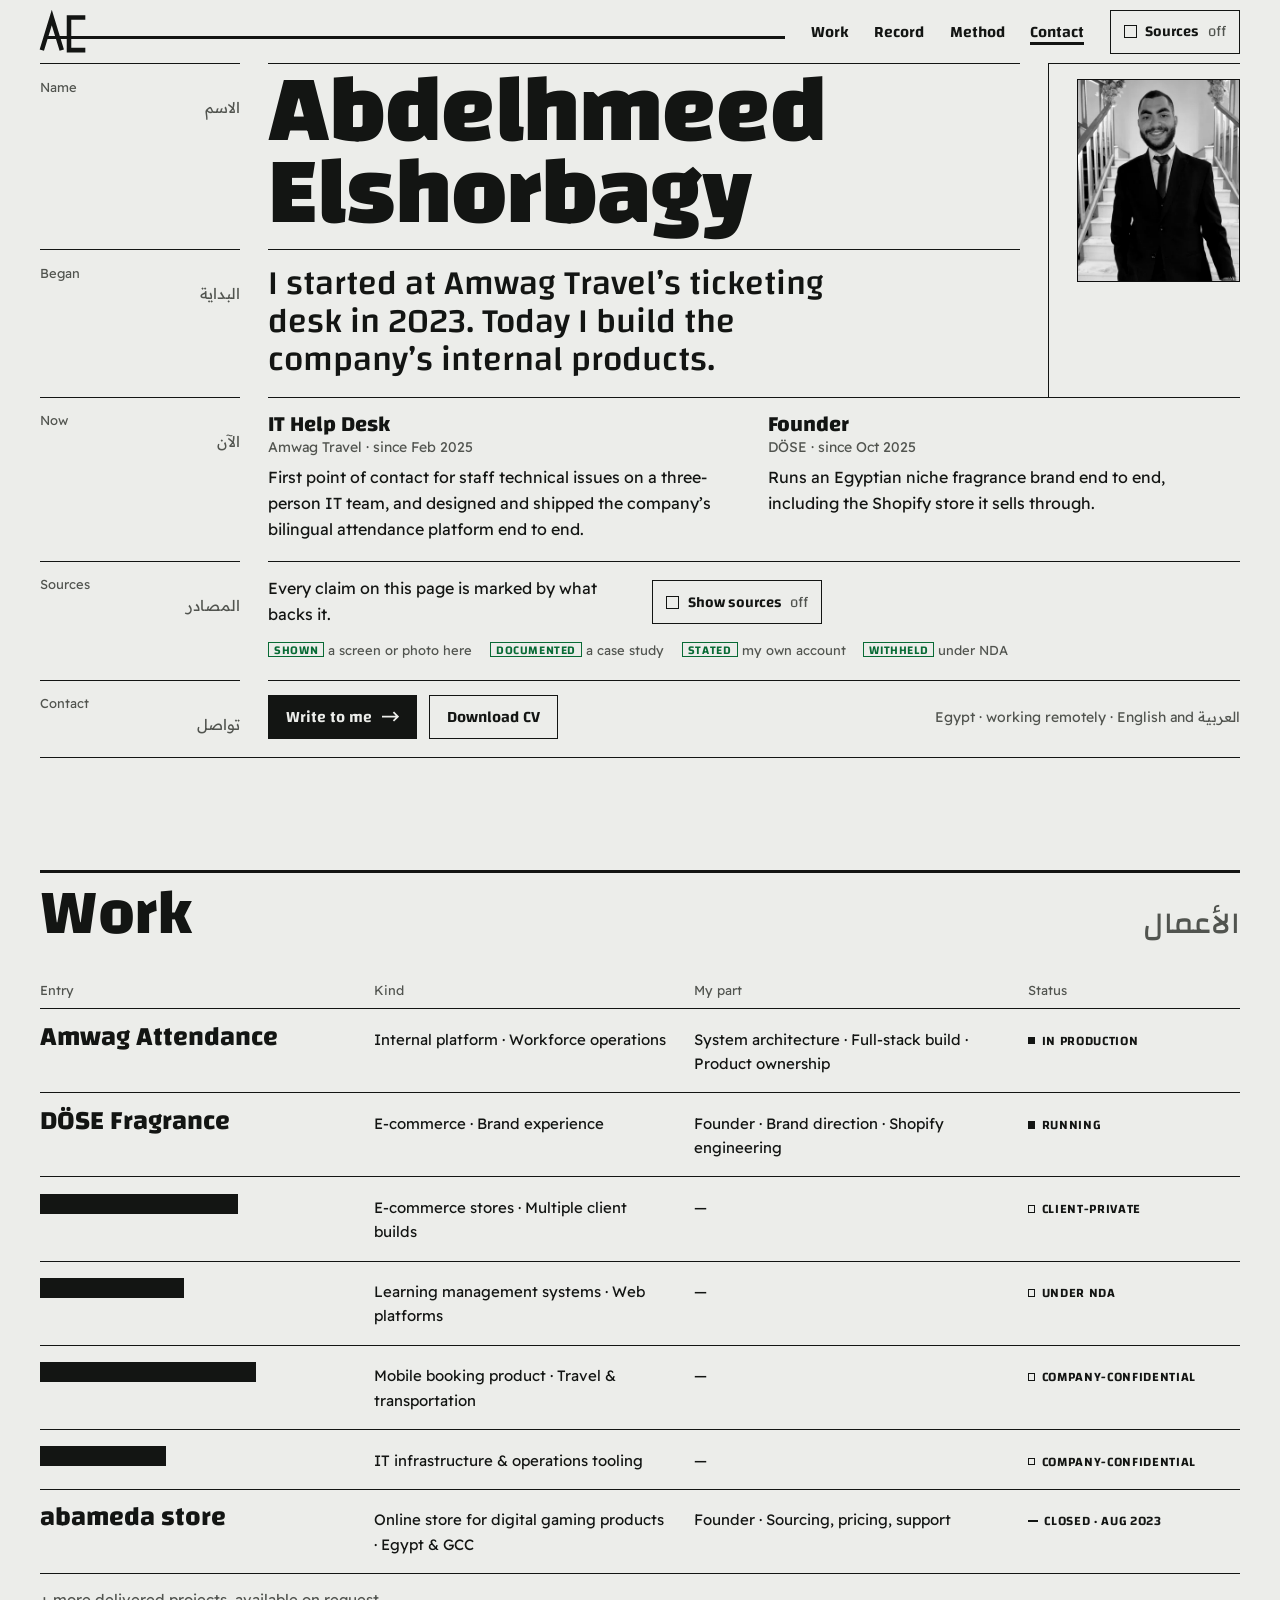
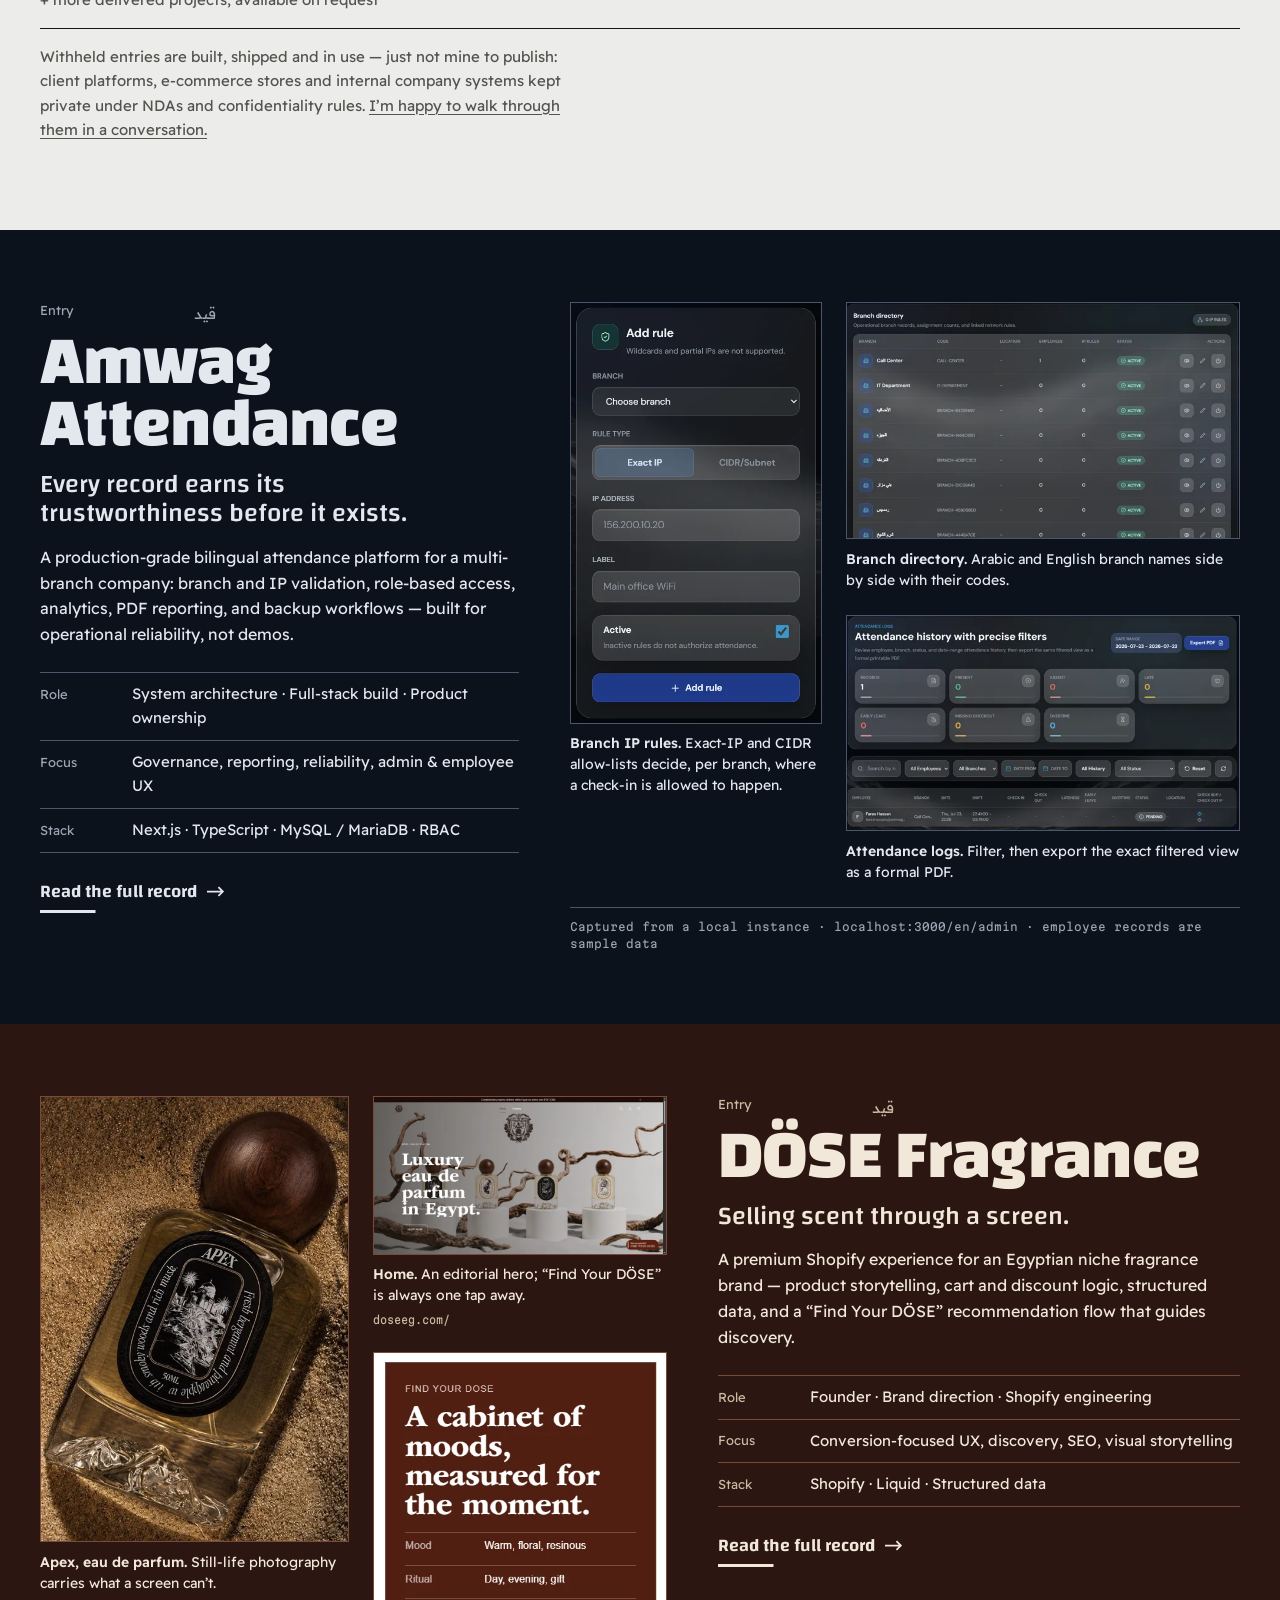
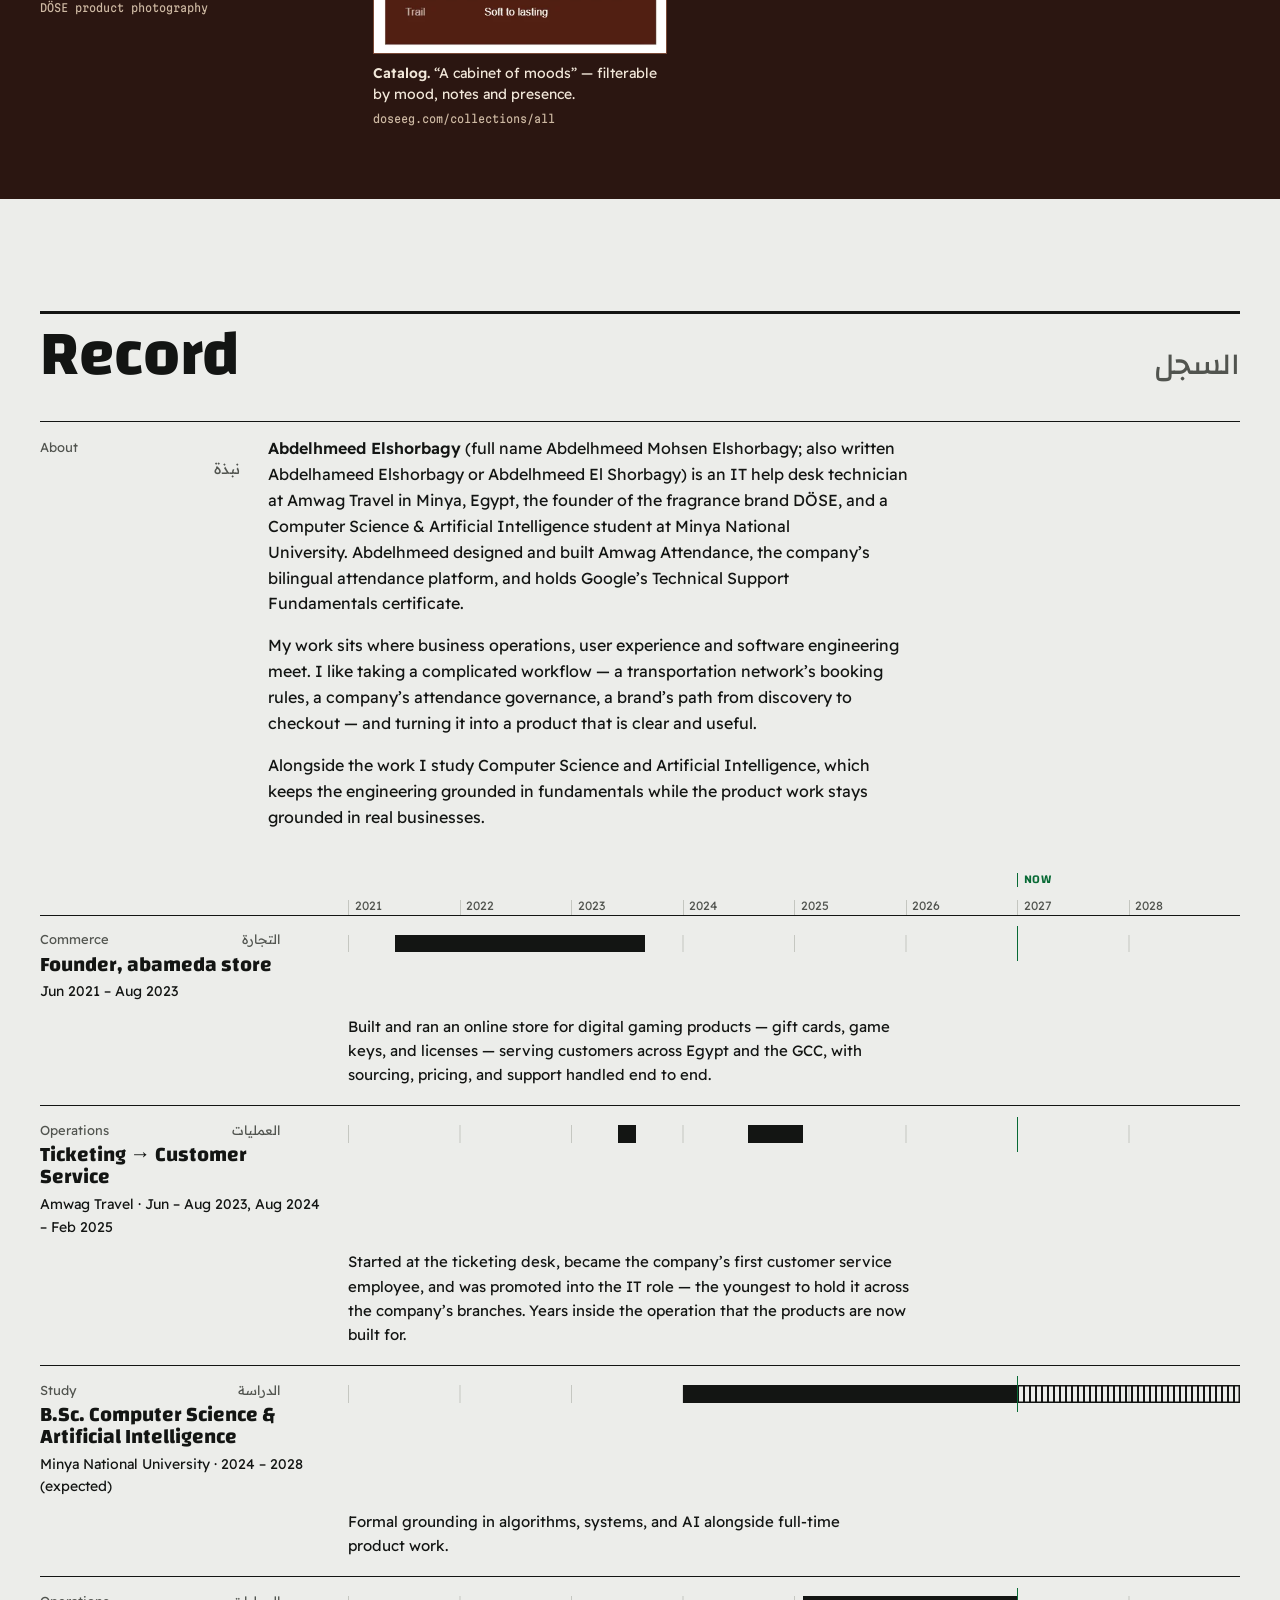
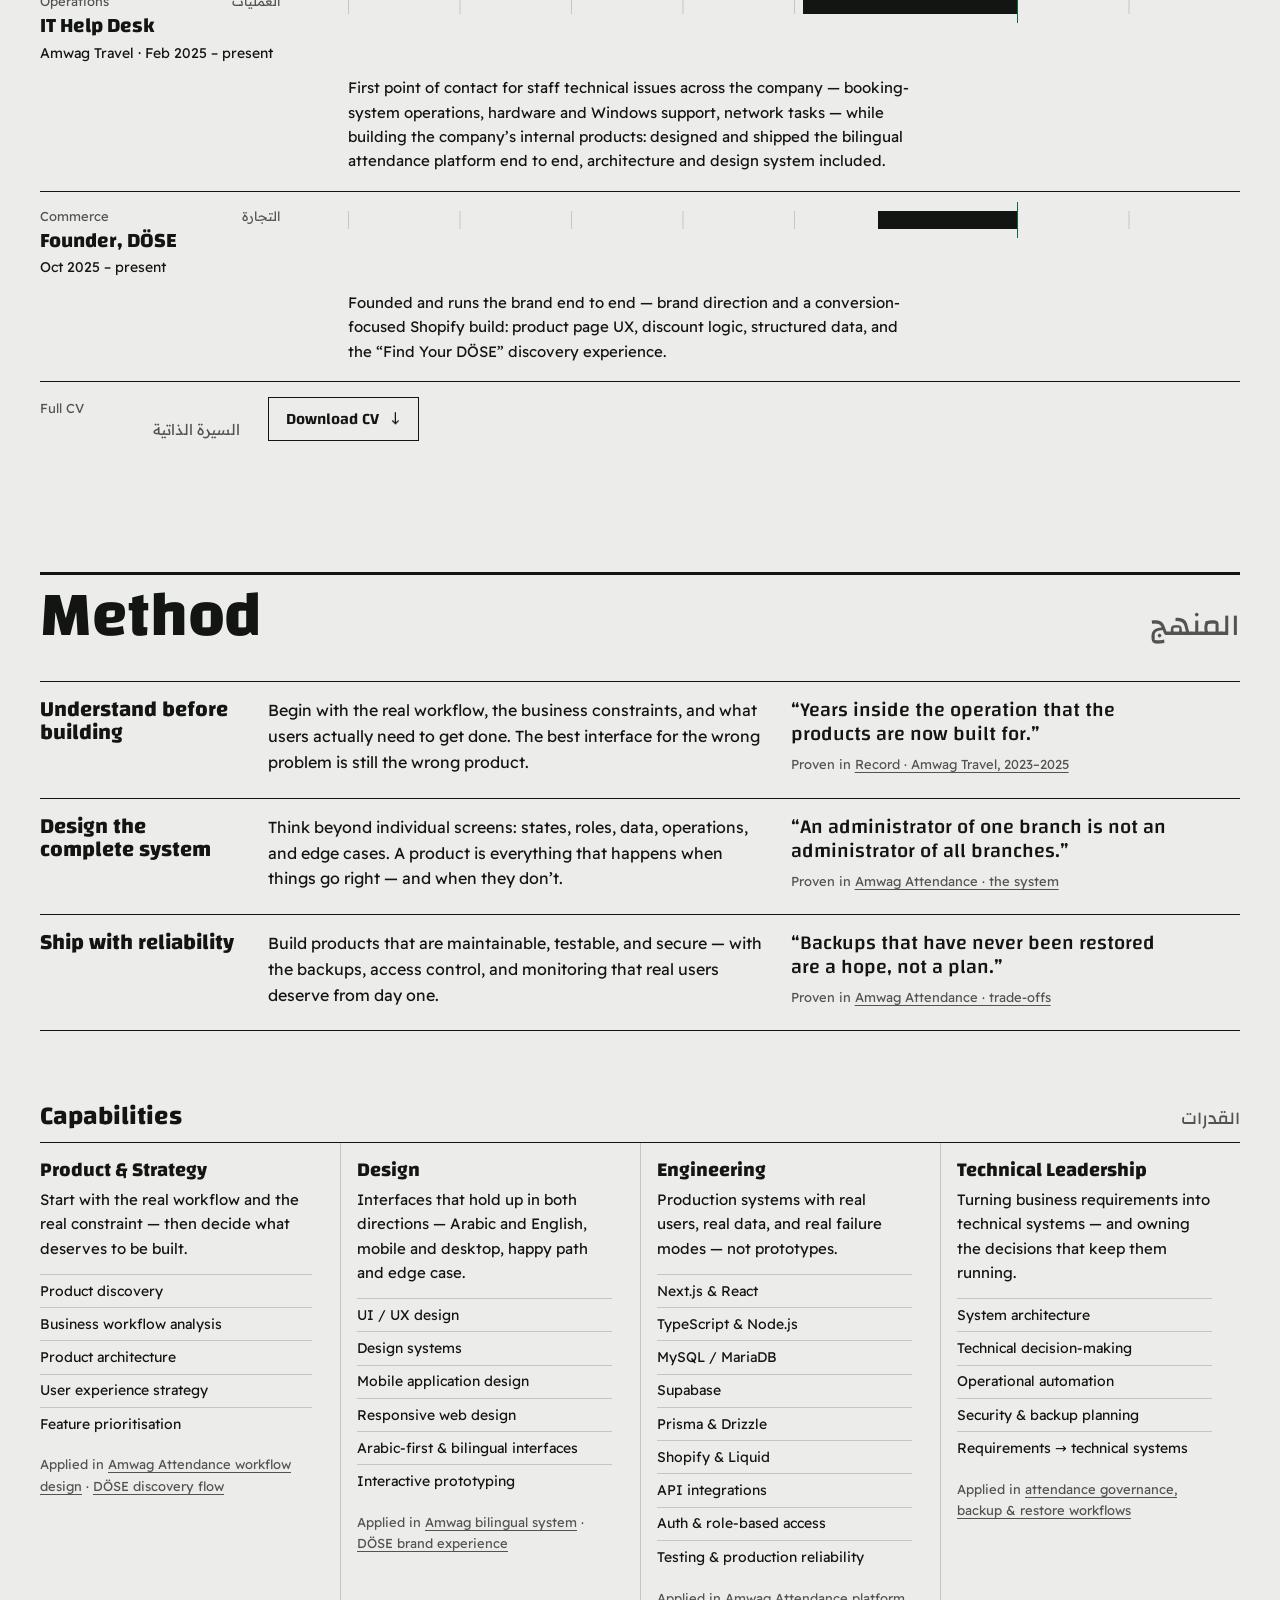
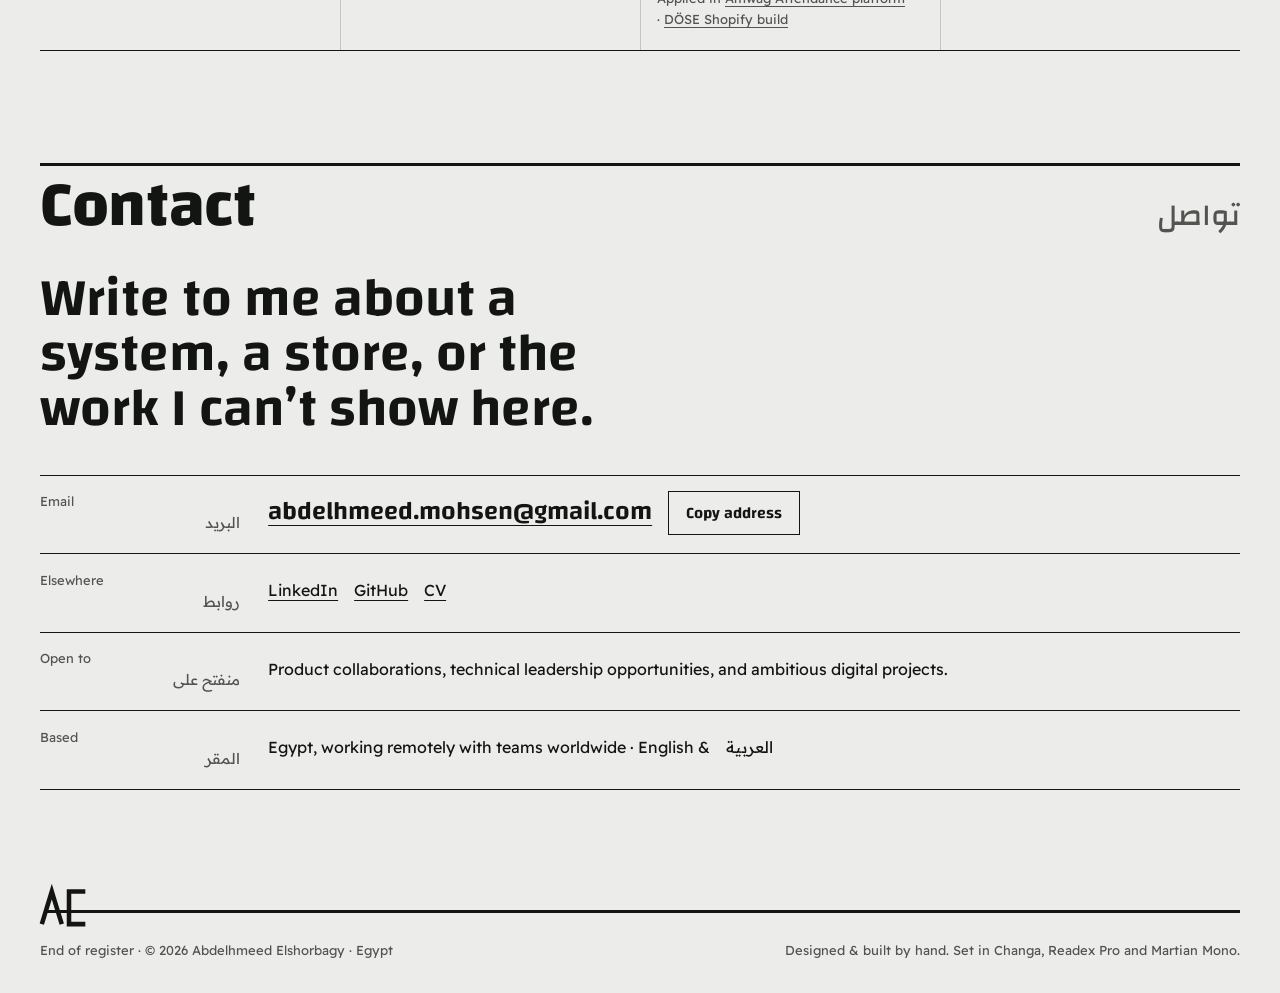
==== commit 39d83332: "feat: redesign portfolio as The Register and add SEO, AEO and GEO - Art-directed redesign with Amwag" ====
--- a/index.html
+++ b/index.html
@@ -1,573 +1,536 @@
 <!DOCTYPE html>
 <html lang="en">
 <head>
-  <meta charset="UTF-8" />
-  <meta name="viewport" content="width=device-width, initial-scale=1.0" />
-  <title>Abdelhmeed Elshorbagy — IT Specialist &amp; Full-Stack Product Builder</title>
-  <meta name="description" content="IT specialist and full-stack product builder combining engineering, product design, and business strategy to turn complex ideas into production-ready systems. Selected work: Amwag Attendance, DÖSE." />
+  <meta charset="utf-8" />
+  <meta name="viewport" content="width=device-width, initial-scale=1" />
+  <title>Abdelhmeed Elshorbagy — IT Help Desk at Amwag Travel, founder of DÖSE</title>
+  <meta name="description" content="Abdelhmeed Elshorbagy is an IT help desk technician at Amwag Travel (Minya, Egypt), founder of DÖSE, and builder of the Amwag Attendance platform." />
+  <link rel="canonical" href="https://www.abdelhmeed.com/" />
+  <meta name="robots" content="index, follow, max-image-preview:large, max-snippet:-1" />
   <meta name="author" content="Abdelhmeed Elshorbagy" />
-
-  <!-- Social sharing -->
-  <meta property="og:type" content="website" />
-  <meta property="og:title" content="Abdelhmeed Elshorbagy — IT Specialist & Full-Stack Product Builder" />
-  <meta property="og:description" content="Digital products and systems that move businesses forward. Product strategy, UI/UX design, and full-stack engineering in one person." />
-  <meta property="og:image" content="assets/og.svg" />
+  <meta name="theme-color" content="#ECEDEA" />
+
+  <meta property="og:type" content="profile" />
+  <meta property="og:site_name" content="Abdelhmeed Elshorbagy" />
+  <meta property="og:url" content="https://www.abdelhmeed.com/" />
+  <meta property="og:locale" content="en_US" />
+  <meta property="og:title" content="Abdelhmeed Elshorbagy — a register of work" />
+  <meta property="og:description" content="From Amwag Travel’s ticketing desk to the systems the company runs on. IT Help Desk, founder of DÖSE, bilingual product builder in Egypt." />
+  <meta property="profile:first_name" content="Abdelhmeed" />
+  <meta property="profile:last_name" content="Elshorbagy" />
+  <meta property="og:image" content="https://www.abdelhmeed.com/assets/og.png" />
+  <meta property="og:image:width" content="1200" />
+  <meta property="og:image:height" content="630" />
+  <meta property="og:image:alt" content="Abdelhmeed Elshorbagy — IT Help Desk, Amwag Travel · Founder, DÖSE" />
   <meta name="twitter:card" content="summary_large_image" />
+  <meta name="twitter:image" content="https://www.abdelhmeed.com/assets/og.png" />
 
   <link rel="icon" type="image/svg+xml" href="assets/favicon.svg" />
-  <link rel="preconnect" href="https://api.fontshare.com" crossorigin />
+  <link rel="preconnect" href="https://fonts.googleapis.com" />
   <link rel="preconnect" href="https://fonts.gstatic.com" crossorigin />
-  <link href="https://api.fontshare.com/v2/css?f[]=clash-display@400,500,600&f[]=general-sans@400,500,600&display=swap" rel="stylesheet" />
-  <link href="https://fonts.googleapis.com/css2?family=JetBrains+Mono:wght@400;500&family=Cormorant+Garamond:wght@500;600&display=swap" rel="stylesheet" />
+  <link rel="stylesheet" href="https://fonts.googleapis.com/css2?family=Changa:wght@400..800&amp;family=Martian+Mono:wdth,wght@87.5,400&amp;family=Readex+Pro:wght@300..600&amp;display=swap" />
   <link rel="stylesheet" href="assets/css/main.css" />
-  <noscript><style>.reveal,.mask-line>span{opacity:1!important;transform:none!important}.intro{display:none}</style></noscript>
+  <script>
+    document.documentElement.classList.add("js");
+    try {
+      if (!sessionStorage.getItem("ae-gate") && !matchMedia("(prefers-reduced-motion: reduce)").matches)
+        document.documentElement.classList.add("gate-on");
+    } catch (e) { /* storage unavailable: no gate */ }
+  </script>
 
   <script type="application/ld+json">
   {
     "@context": "https://schema.org",
-    "@type": "Person",
-    "name": "Abdelhmeed Elshorbagy",
-    "jobTitle": "IT Specialist · Full-Stack Product Builder",
-    "worksFor": { "@type": "Organization", "name": "Amwag Travel" },
-    "alumniOf": { "@type": "CollegeOrUniversity", "name": "Minya National University" },
-    "email": "mailto:abdelhmeed.mohsen@gmail.com",
-    "address": { "@type": "PostalAddress", "addressCountry": "EG" },
-    "knowsAbout": ["Product Strategy", "UI/UX Design", "Next.js", "TypeScript", "System Architecture", "E-commerce", "Bilingual Interface Design"]
+    "@graph": [
+      {
+        "@type": "WebSite",
+        "@id": "https://www.abdelhmeed.com/#website",
+        "url": "https://www.abdelhmeed.com/",
+        "name": "Abdelhmeed Elshorbagy",
+        "inLanguage": "en",
+        "publisher": { "@id": "https://www.abdelhmeed.com/#person" }
+      },
+      {
+        "@type": "ProfilePage",
+        "@id": "https://www.abdelhmeed.com/#profile",
+        "url": "https://www.abdelhmeed.com/",
+        "name": "Abdelhmeed Elshorbagy — IT Help Desk at Amwag Travel, founder of DÖSE",
+        "isPartOf": { "@id": "https://www.abdelhmeed.com/#website" },
+        "mainEntity": { "@id": "https://www.abdelhmeed.com/#person" },
+        "dateModified": "2026-09-15",
+        "inLanguage": "en"
+      },
+      {
+        "@type": "Person",
+        "@id": "https://www.abdelhmeed.com/#person",
+        "name": "Abdelhmeed Elshorbagy",
+        "alternateName": ["Abdelhmeed Mohsen Elshorbagy", "Abdelhameed Elshorbagy", "Abdelhmeed El Shorbagy", "Abdelhmeed Mohsen"],
+        "givenName": "Abdelhmeed",
+        "additionalName": "Mohsen",
+        "familyName": "Elshorbagy",
+        "description": "IT help desk technician at Amwag Travel in Minya, Egypt, founder of the fragrance brand DÖSE, and builder of the Amwag Attendance platform.",
+        "url": "https://www.abdelhmeed.com/",
+        "image": "https://www.abdelhmeed.com/assets/img/portrait-720.webp",
+        "email": "mailto:abdelhmeed.mohsen@gmail.com",
+        "jobTitle": "IT Help Desk",
+        "worksFor": {
+          "@type": "Organization",
+          "name": "Amwag Travel",
+          "address": { "@type": "PostalAddress", "addressLocality": "Minya", "addressCountry": "EG" }
+        },
+        "alumniOf": { "@type": "CollegeOrUniversity", "name": "Minya National University" },
+        "hasCredential": {
+          "@type": "EducationalOccupationalCredential",
+          "name": "Technical Support Fundamentals",
+          "credentialCategory": "certificate",
+          "recognizedBy": { "@type": "Organization", "name": "Google" }
+        },
+        "homeLocation": {
+          "@type": "Place",
+          "address": { "@type": "PostalAddress", "addressLocality": "Minya", "addressCountry": "EG" }
+        },
+        "knowsLanguage": ["ar", "en"],
+        "knowsAbout": ["IT support", "Windows troubleshooting", "Networking (TCP/IP, DNS, DHCP)", "Booking and reservation systems", "Next.js", "TypeScript", "MySQL / MariaDB", "Shopify", "Bilingual Arabic–English interface design"],
+        "sameAs": ["https://www.linkedin.com/in/elshorbagy/", "https://github.com/abameda"]
+      },
+      {
+        "@type": "Organization",
+        "@id": "https://www.abdelhmeed.com/#dose",
+        "name": "DÖSE",
+        "url": "https://doseeg.com/",
+        "foundingDate": "2025-10",
+        "founder": { "@id": "https://www.abdelhmeed.com/#person" }
+      }
+    ]
   }
   </script>
 </head>
 <body>
-
-  <!-- Shared SVG defs: AE monogram + icons -->
-  <svg width="0" height="0" style="position:absolute" aria-hidden="true">
-    <defs>
-      <g id="ae-mark" fill="none" stroke-width="4.5" stroke-linecap="round" stroke-linejoin="round">
-        <path d="M12 50 L34 14" stroke="currentColor"/>
-        <path d="M53 14 H34 V50 H53" stroke="currentColor"/>
-        <path d="M23 32 H49" stroke="#55b7ff"/>
-      </g>
-      <g id="i-arrow"><path d="M3 8h10M9 4l4 4-4 4" fill="none" stroke="currentColor" stroke-width="1.6" stroke-linecap="round" stroke-linejoin="round"/></g>
-      <g id="i-arrow-down"><path d="M8 3v10M4 9l4 4 4-4" fill="none" stroke="currentColor" stroke-width="1.6" stroke-linecap="round" stroke-linejoin="round"/></g>
-      <g id="i-copy"><rect x="5" y="5" width="9" height="9" rx="2" fill="none" stroke="currentColor" stroke-width="1.5"/><path d="M11 5V4a2 2 0 0 0-2-2H4a2 2 0 0 0-2 2v5a2 2 0 0 0 2 2h1" fill="none" stroke="currentColor" stroke-width="1.5"/></g>
-      <g id="i-check"><path d="M3 8.5 6.5 12 13 4.5" fill="none" stroke="currentColor" stroke-width="1.8" stroke-linecap="round" stroke-linejoin="round"/></g>
-      <g id="i-lock"><rect x="3" y="7" width="10" height="7" rx="2" fill="none" stroke="currentColor" stroke-width="1.5"/><path d="M5.5 7V5.5a2.5 2.5 0 0 1 5 0V7" fill="none" stroke="currentColor" stroke-width="1.5"/><circle cx="8" cy="10.5" r="1.1" fill="currentColor"/></g>
-    </defs>
-  </svg>
-
-  <a class="skip-link" href="#main">Skip to content</a>
-
-  <!-- ===== Intro (fast, skippable, once per session) ===== -->
-  <div class="intro" id="intro">
-    <div class="intro-grid"></div>
-    <svg class="intro-mark" viewBox="0 0 64 64" fill="none" stroke-width="4" stroke-linecap="round" stroke-linejoin="round">
-      <path d="M12 50 L34 14" stroke="#eceff4"/>
-      <path d="M53 14 H34 V50 H53" stroke="#eceff4"/>
-      <path d="M23 32 H49" stroke="#55b7ff"/>
-    </svg>
-    <button class="intro-skip" type="button">Skip intro</button>
+  <div class="gate" aria-hidden="true">
+    <div class="gate-form">
+      <div class="gate-entry">
+        <p class="lab">Name <span lang="ar" dir="rtl">الاسم</span></p>
+        <p class="gate-field gate-field--name" data-gate-name data-type="Abdelhmeed Elshorbagy"></p>
+      </div>
+      <div class="gate-entry">
+        <p class="lab">Key <span lang="ar" dir="rtl">المفتاح</span></p>
+        <p class="gate-field gate-field--key" data-gate-key></p>
+        <p class="gate-stamp">Verified · <span lang="ar" dir="rtl">موثّق</span></p>
+      </div>
+    </div>
   </div>
 
-  <!-- ===== Navigation ===== -->
-  <header class="nav" id="nav">
-    <div class="nav-inner">
-      <a class="nav-logo" href="#top" aria-label="AE — back to top">
-        <svg viewBox="0 0 64 64"><use href="#ae-mark" style="color:#eceff4"/></svg>
-        <span class="logo-name">Abdelhmeed Elshorbagy</span>
-      </a>
-      <nav class="nav-links" aria-label="Primary">
-        <a href="#work">Work</a>
-        <a href="#expertise">Expertise</a>
-        <a href="#about">About</a>
-        <a href="#contact">Contact</a>
-      </nav>
-      <a class="nav-cta" href="#contact">
-        <span class="dot-live" aria-hidden="true"></span>
-        Available for projects
-      </a>
-      <button class="nav-burger" id="nav-burger" aria-expanded="false" aria-controls="mobile-menu" aria-label="Menu">
-        <span></span><span></span>
-      </button>
-    </div>
+  <a class="skip" href="#main">Skip to content</a>
+
+  <header class="bar">
+    <a class="sig" href="#top" aria-label="Abdelhmeed Elshorbagy, top of the register">
+      <svg class="mark" viewBox="0 0 60 44" aria-hidden="true" focusable="false"><path d="M2 42 13 6l11 36M50 6H32v36h18" fill="none" stroke="currentColor" stroke-width="5"/><path d="M6.3 28H60" fill="none" stroke="currentColor" stroke-width="3.3"/></svg>
+      <span class="rule-line" aria-hidden="true"></span>
+    </a>
+    <nav aria-label="Primary">
+      <a href="#work">Work</a>
+      <a href="#record">Record</a>
+      <a href="#method">Method</a>
+      <a href="#contact">Contact</a>
+    </nav>
+    <button class="toggle" type="button" data-sources-toggle aria-pressed="false">
+      <span class="box" aria-hidden="true"></span>Sources <span class="state" aria-hidden="true"></span>
+    </button>
   </header>
 
-  <div class="mobile-menu" id="mobile-menu">
-    <a href="#work">Work</a>
-    <a href="#expertise">Expertise</a>
-    <a href="#about">About</a>
-    <a href="#contact">Contact</a>
-    <p class="menu-meta"><span class="dot-live" style="display:inline-block;margin-right:8px"></span>Available for projects · Egypt / Remote</p>
-  </div>
-
   <main id="main">
-    <!-- ===== Hero ===== -->
-    <section class="hero" id="top">
-      <canvas id="hero-canvas" aria-hidden="true"></canvas>
-      <div class="container hero-content">
-        <p class="hero-kicker reveal">
-          Abdelhmeed Elshorbagy · IT Specialist · Full-Stack Product Builder
-        </p>
-        <h1>
-          <span class="mask-line" style="--line-delay:.05s"><span>I design and build</span></span>
-          <span class="mask-line" style="--line-delay:.15s"><span>digital products that</span></span>
-          <span class="mask-line" style="--line-delay:.25s"><span>move businesses <em>forward</em>.</span></span>
-        </h1>
-        <p class="hero-sub reveal" style="--reveal-delay:.35s">
-          I combine engineering, product design, and business strategy to turn complex
-          ideas into production-ready systems — from bilingual booking platforms to
-          e-commerce experiences and internal operations tools.
-        </p>
-        <div class="hero-actions reveal" style="--reveal-delay:.45s">
-          <span data-magnetic><a class="btn btn-primary" href="#work">
-            View selected work
-            <svg viewBox="0 0 16 16" aria-hidden="true"><use href="#i-arrow"/></svg>
-          </a></span>
-          <span data-magnetic><a class="btn btn-ghost" href="#contact">Get in touch</a></span>
-        </div>
-        <div class="hero-meta reveal" style="--reveal-delay:.55s">
-          <span><span class="dot-live" aria-hidden="true"></span> Available for projects</span>
-          <span>Egypt · Working remotely worldwide</span>
-          <span>English · العربية</span>
-        </div>
-      </div>
-      <p class="hero-scroll" aria-hidden="true">Scroll</p>
+
+    <!-- ===== The record card ===== -->
+    <section class="card" id="top" aria-labelledby="name">
+      <p class="lab l-name">Name <span lang="ar" dir="rtl">الاسم</span></p>
+      <h1 class="name" id="name"><span>Abdelhmeed</span> <span>Elshorbagy</span></h1>
+
+      <figure class="idphoto">
+        <img src="assets/img/portrait-360.webp" srcset="assets/img/portrait-360.webp 360w, assets/img/portrait-720.webp 720w" sizes="(min-width: 1100px) 15vw, 7.25rem" width="720" height="900" alt="Portrait of Abdelhmeed Elshorbagy in a dark suit" fetchpriority="high" />
+      </figure>
+
+      <p class="lab l-began">Began <span lang="ar" dir="rtl">البداية</span></p>
+      <div class="began">
+        <p class="lead"><span class="claim">I started at Amwag Travel’s ticketing desk in 2023.</span><span class="src"><b>Stated</b></span> Today I build the company’s internal products.</p>
+      </div>
+
+      <p class="lab l-now">Now <span lang="ar" dir="rtl">الآن</span></p>
+      <div class="now">
+        <div>
+          <p class="k">IT Help Desk</p>
+          <p class="org">Amwag Travel · since <time datetime="2025-02">Feb 2025</time></p>
+          <p>First point of contact for staff technical issues on a three-person IT team, and <span class="claim">designed and shipped the company’s bilingual attendance platform end to end</span><a class="src" href="#attendance"><b>Shown</b> 3 screens</a>.</p>
+        </div>
+        <div>
+          <p class="k">Founder</p>
+          <p class="org">DÖSE · since <time datetime="2025-10">Oct 2025</time></p>
+          <p>Runs an Egyptian niche fragrance brand end to end, <span class="claim">including the Shopify store it sells through</span><a class="src" href="#dose"><b>Shown</b> 3 exhibits</a>.</p>
+        </div>
+      </div>
+
+      <p class="lab l-src">Sources <span lang="ar" dir="rtl">المصادر</span></p>
+      <div class="sources-row">
+        <p>Every claim on this page is marked by what backs it.</p>
+        <button class="toggle" type="button" data-sources-toggle aria-pressed="false">
+          <span class="box" aria-hidden="true"></span>Show sources <span class="state" aria-hidden="true"></span>
+        </button>
+        <ul class="legend" aria-label="Kinds of source">
+          <li><span class="chip"><b>Shown</b></span>a screen or photo here</li>
+          <li><span class="chip"><b>Documented</b></span>a case study</li>
+          <li><span class="chip"><b>Stated</b></span>my own account</li>
+          <li><span class="chip"><b>Withheld</b></span>under NDA</li>
+        </ul>
+      </div>
+
+      <p class="lab l-reach">Contact <span lang="ar" dir="rtl">تواصل</span></p>
+      <div class="reach">
+        <a class="btn btn--solid" href="mailto:abdelhmeed.mohsen@gmail.com">Write to me
+          <svg class="arr" viewBox="0 0 20 12" aria-hidden="true"><path d="M0 6h18M13 1l5 5-5 5" fill="none" stroke="currentColor" stroke-width="2"/></svg></a>
+        <a class="btn" href="assets/Abdelhmeed-Elshorbagy-CV.pdf">Download CV <span class="vh">(PDF)</span></a>
+        <p class="where">Egypt · working remotely · English and <span lang="ar" dir="rtl">العربية</span></p>
+      </div>
     </section>
 
-    <!-- ===== Selected Work ===== -->
-    <section class="section" id="work">
-      <div class="container">
-        <p class="section-label reveal"><span class="idx">01</span> Selected work</p>
-        <h2 class="section-title reveal">Products built end to end — from business problem to production.</h2>
-        <p class="section-intro reveal">
-          Two systems where I owned the full arc: understanding the operation,
-          designing the experience, and shipping the engineering.
-        </p>
-
-        <div class="work-list" style="margin-top: clamp(48px, 7vw, 88px);">
-
-          <!-- 1 · Amwag Attendance -->
-          <article class="case reveal">
-            <div class="case-info">
-              <span class="case-idx" aria-hidden="true">/ 01</span>
-              <p class="case-cat">Internal platform · Workforce operations</p>
-              <h3><a href="work/amwag-attendance.html">Amwag Attendance</a></h3>
-              <p class="case-desc">
-                A production-grade bilingual attendance platform: branch and IP
-                validation, role-based access, analytics, PDF reporting, and backup
-                workflows — built for operational reliability, not demos.
-              </p>
-              <div class="case-facts">
-                <p><span class="k">Role</span> System architecture · Full-stack build · Product ownership</p>
-                <p><span class="k">Focus</span> Governance, reporting, reliability, admin &amp; employee UX</p>
-              </div>
-              <div class="tags">
-                <span class="tag">Next.js</span><span class="tag">TypeScript</span>
-                <span class="tag">MySQL / MariaDB</span><span class="tag">RBAC</span>
-              </div>
-              <a class="case-link" href="work/amwag-attendance.html">
-                Explore case study
-                <span class="ring"><svg viewBox="0 0 16 16" aria-hidden="true"><use href="#i-arrow"/></svg></span>
-              </a>
+    <!-- ===== Index of work ===== -->
+    <section class="sheet" id="work" aria-labelledby="work-h">
+      <header class="sheet-head">
+        <h2 id="work-h">Work</h2>
+        <p lang="ar" dir="rtl">الأعمال</p>
+      </header>
+
+      <div class="ledger-head" aria-hidden="true"><span>Entry</span><span>Kind</span><span>My part</span><span>Status</span></div>
+      <ol class="ledger">
+        <li class="row">
+          <h3><a href="#attendance">Amwag Attendance</a></h3>
+          <p class="row-kind"><span class="vh">Kind: </span>Internal platform · Workforce operations</p>
+          <p class="row-part"><span class="vh">My part: </span>System architecture · Full-stack build · Product ownership</p>
+          <p class="row-status"><span class="st st--live">In production</span><a class="src" href="work/amwag-attendance.html#outcome"><b>Documented</b></a></p>
+        </li>
+        <li class="row">
+          <h3><a href="#dose">DÖSE Fragrance</a></h3>
+          <p class="row-kind"><span class="vh">Kind: </span>E-commerce · Brand experience</p>
+          <p class="row-part"><span class="vh">My part: </span>Founder · Brand direction · Shopify engineering</p>
+          <p class="row-status"><span class="st st--live">Running</span><a class="src" href="#dose"><b>Shown</b></a></p>
+        </li>
+        <li class="row row--withheld">
+          <h3><span class="redact" style="--w:11ch" aria-hidden="true"></span><span class="vh">Name withheld</span></h3>
+          <p class="row-kind"><span class="vh">Kind: </span>E-commerce stores · Multiple client builds</p>
+          <p class="row-part" aria-hidden="true">—</p>
+          <p class="row-status"><span class="st st--withheld">Client-private</span><span class="src"><b>Withheld</b></span></p>
+        </li>
+        <li class="row row--withheld">
+          <h3><span class="redact" style="--w:8ch" aria-hidden="true"></span><span class="vh">Name withheld</span></h3>
+          <p class="row-kind"><span class="vh">Kind: </span>Learning management systems · Web platforms</p>
+          <p class="row-part" aria-hidden="true">—</p>
+          <p class="row-status"><span class="st st--withheld">Under NDA</span><span class="src"><b>Withheld</b></span></p>
+        </li>
+        <li class="row row--withheld">
+          <h3><span class="redact" style="--w:12ch" aria-hidden="true"></span><span class="vh">Name withheld</span></h3>
+          <p class="row-kind"><span class="vh">Kind: </span>Mobile booking product · Travel &amp; transportation</p>
+          <p class="row-part" aria-hidden="true">—</p>
+          <p class="row-status"><span class="st st--withheld">Company-confidential</span><span class="src"><b>Withheld</b></span></p>
+        </li>
+        <li class="row row--withheld">
+          <h3><span class="redact" style="--w:7ch" aria-hidden="true"></span><span class="vh">Name withheld</span></h3>
+          <p class="row-kind"><span class="vh">Kind: </span>IT infrastructure &amp; operations tooling</p>
+          <p class="row-part" aria-hidden="true">—</p>
+          <p class="row-status"><span class="st st--withheld">Company-confidential</span><span class="src"><b>Withheld</b></span></p>
+        </li>
+        <li class="row">
+          <h3>abameda store</h3>
+          <p class="row-kind"><span class="vh">Kind: </span>Online store for digital gaming products · Egypt &amp; GCC</p>
+          <p class="row-part"><span class="vh">My part: </span>Founder · Sourcing, pricing, support</p>
+          <p class="row-status"><span class="st st--closed">Closed · <time datetime="2023-08">Aug 2023</time></span><span class="src"><b>Stated</b></span></p>
+        </li>
+        <li class="row row--more"><p>+ more delivered projects, available on request</p></li>
+      </ol>
+      <p class="sheet-note">Withheld entries are built, shipped and in use — just not mine to publish: client platforms, e-commerce stores and internal company systems kept private under NDAs and confidentiality rules. <a href="#contact">I’m happy to walk through them in a conversation.</a></p>
+    </section>
+
+    <!-- ===== Entry: Amwag Attendance ===== -->
+    <article class="plate plate--att bleed stock-att" id="attendance" aria-labelledby="att-h">
+      <div class="plate-grid">
+        <header class="plate-head">
+          <p class="lab">Entry <span lang="ar" dir="rtl">قيد</span></p>
+          <h2 class="plate-title" id="att-h" style="view-transition-name: entry-attendance"><a href="work/amwag-attendance.html">Amwag Attendance</a></h2>
+          <p class="plate-line">Every record earns its trustworthiness before it exists.</p>
+          <p class="plate-desc">A production-grade bilingual attendance platform for a multi-branch company: branch and IP validation, role-based access, analytics, PDF reporting, and backup workflows — <span class="claim">built for operational reliability, not demos</span><a class="src" href="work/amwag-attendance.html#tradeoffs"><b>Documented</b></a>.</p>
+          <dl class="facts">
+            <div><dt>Role</dt><dd>System architecture · Full-stack build · Product ownership</dd></div>
+            <div><dt>Focus</dt><dd>Governance, reporting, reliability, admin &amp; employee UX</dd></div>
+            <div><dt>Stack</dt><dd>Next.js · TypeScript · MySQL / MariaDB · RBAC</dd></div>
+          </dl>
+          <a class="go" href="work/amwag-attendance.html">Read the full record
+            <svg class="arr" viewBox="0 0 20 12" aria-hidden="true"><path d="M0 6h18M13 1l5 5-5 5" fill="none" stroke="currentColor" stroke-width="2"/></svg></a>
+        </header>
+
+        <div class="plate-exhibits">
+          <figure class="ex ex--tall">
+            <a href="assets/img/amwag-attendance/06-branch-ip-rules-1600.webp" data-view>
+              <span class="vh">Open full screenshot: </span>
+              <img src="assets/img/amwag-attendance/crop-ip-form.webp" width="480" height="806" loading="lazy" decoding="async" alt="Add rule form: choose a branch, pick Exact IP or CIDR/Subnet, enter the IP address and a label, and mark the rule active" />
+            </a>
+            <figcaption><b>Branch IP rules.</b> Exact-IP and CIDR allow-lists decide, per branch, where a check-in is allowed to happen.</figcaption>
+          </figure>
+          <figure class="ex">
+            <a href="assets/img/amwag-attendance/04-branches-1600.webp" data-view>
+              <span class="vh">Open full screenshot: </span>
+              <img src="assets/img/amwag-attendance/crop-branches-640.webp" srcset="assets/img/amwag-attendance/crop-branches-640.webp 640w, assets/img/amwag-attendance/crop-branches-1200.webp 1200w" sizes="(min-width: 1100px) 26vw, 92vw" width="1200" height="720" loading="lazy" decoding="async" alt="Branch directory table with Arabic branch names beside their codes, employee counts and IP rules" />
+            </a>
+            <figcaption><b>Branch directory.</b> Arabic and English branch names side by side with their codes.</figcaption>
+          </figure>
+          <figure class="ex">
+            <a href="assets/img/amwag-attendance/05-attendance-logs-1600.webp" data-view>
+              <span class="vh">Open full screenshot: </span>
+              <img src="assets/img/amwag-attendance/crop-logs-640.webp" srcset="assets/img/amwag-attendance/crop-logs-640.webp 640w, assets/img/amwag-attendance/crop-logs-1200.webp 1200w" sizes="(min-width: 1100px) 26vw, 92vw" width="1200" height="654" loading="lazy" decoding="async" alt="Attendance logs with date range, status counters, filters and an Export PDF button" />
+            </a>
+            <figcaption><b>Attendance logs.</b> Filter, then export the exact filtered view as a formal PDF.</figcaption>
+          </figure>
+          <p class="prov-line">Captured from a local instance · localhost:3000/en/admin · employee records are sample data</p>
+        </div>
+      </div>
+    </article>
+
+    <!-- ===== Entry: DÖSE ===== -->
+    <article class="plate plate--dose bleed stock-dose" id="dose" aria-labelledby="dose-h">
+      <div class="plate-grid">
+        <header class="plate-head">
+          <p class="lab">Entry <span lang="ar" dir="rtl">قيد</span></p>
+          <h2 class="plate-title" id="dose-h" style="view-transition-name: entry-dose"><a href="work/dose-fragrance.html">DÖSE Fragrance</a></h2>
+          <p class="plate-line">Selling scent through a screen.</p>
+          <p class="plate-desc">A premium Shopify experience for an Egyptian niche fragrance brand — product storytelling, cart and discount logic, structured data, and a <span class="claim">“Find Your DÖSE” recommendation flow that guides discovery</span><a class="src" href="work/dose-fragrance.html#conversation"><b>Documented</b></a>.</p>
+          <dl class="facts">
+            <div><dt>Role</dt><dd>Founder · Brand direction · Shopify engineering</dd></div>
+            <div><dt>Focus</dt><dd>Conversion-focused UX, discovery, SEO, visual storytelling</dd></div>
+            <div><dt>Stack</dt><dd>Shopify · Liquid · Structured data</dd></div>
+          </dl>
+          <a class="go" href="work/dose-fragrance.html">Read the full record
+            <svg class="arr" viewBox="0 0 20 12" aria-hidden="true"><path d="M0 6h18M13 1l5 5-5 5" fill="none" stroke="currentColor" stroke-width="2"/></svg></a>
+        </header>
+
+        <div class="plate-exhibits">
+          <figure class="ex ex--tall">
+            <img src="assets/img/covers/dose-apex-520.webp" srcset="assets/img/covers/dose-apex-520.webp 520w, assets/img/covers/dose-apex.webp 700w" sizes="(min-width: 1100px) 28vw, 92vw" width="700" height="1015" loading="lazy" decoding="async" alt="DÖSE Apex eau de parfum bottle with a walnut cap and an etched black label, lying on golden sand" />
+            <figcaption><b>Apex, eau de parfum.</b> Still-life photography carries what a screen can’t.</figcaption>
+            <span class="prov">DÖSE product photography</span>
+          </figure>
+          <figure class="ex">
+            <a href="assets/img/dose/01-home-1600.webp" data-view>
+              <span class="vh">Open full screenshot: </span>
+              <img src="assets/img/dose/01-home-800.webp" srcset="assets/img/dose/01-home-800.webp 800w, assets/img/dose/01-home-1600.webp 1600w" sizes="(min-width: 1100px) 26vw, 92vw" width="1600" height="860" loading="lazy" decoding="async" alt="DÖSE homepage hero: eau de parfum bottles staged as still life on sand with driftwood" />
+            </a>
+            <figcaption><b>Home.</b> An editorial hero; “Find Your DÖSE” is always one tap away.</figcaption>
+            <span class="prov">doseeg.com/</span>
+          </figure>
+          <figure class="ex">
+            <a href="assets/img/dose/04-catalog-1600.webp" data-view>
+              <span class="vh">Open full screenshot: </span>
+              <img src="assets/img/dose/crop-cabinet-panel.webp" width="452" height="464" loading="lazy" decoding="async" alt="Catalog panel titled A cabinet of moods, measured for the moment, listing mood, ritual and trail" />
+            </a>
+            <figcaption><b>Catalog.</b> “A cabinet of moods” — filterable by mood, notes and presence.</figcaption>
+            <span class="prov">doseeg.com/collections/all</span>
+          </figure>
+        </div>
+      </div>
+    </article>
+
+    <!-- ===== Record ===== -->
+    <section class="sheet" id="record" aria-labelledby="record-h">
+      <header class="sheet-head">
+        <h2 id="record-h">Record</h2>
+        <p lang="ar" dir="rtl">السجل</p>
+      </header>
+
+      <div class="entry">
+        <p class="lab">About <span lang="ar" dir="rtl">نبذة</span></p>
+        <div class="prose">
+          <p><strong>Abdelhmeed Elshorbagy</strong> (full name Abdelhmeed Mohsen Elshorbagy; also written Abdelhameed Elshorbagy or Abdelhmeed El Shorbagy) is an IT help desk technician at Amwag Travel in Minya, Egypt, the founder of the fragrance brand DÖSE, and a Computer Science &amp; Artificial Intelligence student at Minya National University. Abdelhmeed designed and built Amwag Attendance, the company’s bilingual attendance platform, and holds Google’s Technical Support Fundamentals certificate.</p>
+          <p>My work sits where business operations, user experience and software engineering meet. I like taking a complicated workflow — a transportation network’s booking rules, a company’s attendance governance, a brand’s path from discovery to checkout — and turning it into a product that is clear and useful.</p>
+          <p>Alongside the work I study Computer Science and Artificial Intelligence, which keeps the engineering grounded in fundamentals while the product work stays grounded in real businesses.</p>
+        </div>
+      </div>
+
+      <div class="tt" style="--now:70">
+        <div class="tt-axis" aria-hidden="true">
+          <span style="--i:0">2021</span><span style="--i:1">2022</span><span style="--i:2">2023</span><span style="--i:3">2024</span><span style="--i:4">2025</span><span style="--i:5">2026</span><span style="--i:6">2027</span><span style="--i:7">2028</span>
+          <em class="tt-now">Now</em>
+        </div>
+        <ol class="tt-rows" aria-label="Timeline, oldest first">
+          <li class="tt-row" id="rec-abameda">
+            <div class="tt-meta">
+              <p class="tt-lane">Commerce <span lang="ar" dir="rtl">التجارة</span></p>
+              <h3>Founder, abameda store</h3>
+              <p class="tt-when"><time datetime="2021-06">Jun 2021</time> – <time datetime="2023-08">Aug 2023</time></p>
             </div>
-            <a class="case-visual cover cover--attendance" href="work/amwag-attendance.html" aria-hidden="true" tabindex="-1"
-               style="--glow-x:82%; --glow-y:98%;">
-              <img class="cover-bgmark" src="assets/img/covers/amwag-wave.svg" alt="" loading="lazy" />
-              <span class="cover-grain"></span>
-              <span class="cover-brand">
-                <img class="cover-logo" src="assets/img/covers/amwag-wave.svg" alt="Amwag" loading="lazy" />
-                <span class="cover-name">Amwag · Attendance</span>
-              </span>
-              <span class="cover-stage">
-                <span class="cover-media"><img src="assets/img/covers/attendance.jpg" alt="Amwag Attendance admin dashboard" loading="lazy" /></span>
-              </span>
-              <span class="cover-tile"><img src="assets/img/covers/attendance-tile.jpg" alt="Attendance rate KPI tile" loading="lazy" /></span>
-              <span class="float-chip chip-tr ok"><span class="dot"></span> IP verified · Branch 03</span>
-              <span class="float-chip chip-br"><span class="dot"></span> Export PDF · شهر ٦</span>
-            </a>
-          </article>
-
-          <!-- 2 · DÖSE -->
-          <article class="case reveal">
-            <div class="case-info">
-              <span class="case-idx" aria-hidden="true">/ 02</span>
-              <p class="case-cat">E-commerce · Brand experience</p>
-              <h3><a href="work/dose-fragrance.html">DÖSE Fragrance</a></h3>
-              <p class="case-desc">
-                A premium Shopify experience for an Egyptian niche fragrance brand —
-                product storytelling, cart and discount logic, structured data, and a
-                “Find Your DÖSE” recommendation flow that guides discovery.
-              </p>
-              <div class="case-facts">
-                <p><span class="k">Role</span> Founder &amp; CEO · Brand direction · Shopify engineering</p>
-                <p><span class="k">Focus</span> Conversion-focused UX, discovery, SEO, visual storytelling</p>
-              </div>
-              <div class="tags">
-                <span class="tag">Shopify</span><span class="tag">Liquid</span>
-                <span class="tag">SEO / Schema</span><span class="tag">CRO</span>
-              </div>
-              <a class="case-link" href="work/dose-fragrance.html">
-                Explore case study
-                <span class="ring"><svg viewBox="0 0 16 16" aria-hidden="true"><use href="#i-arrow"/></svg></span>
-            </a>
+            <div class="tt-track" aria-hidden="true"><span class="tt-bar" style="--s:6;--e:33"></span></div>
+            <p class="tt-desc">Built and ran an online store for digital gaming products — gift cards, game keys, and licenses — serving customers across Egypt and the GCC, with sourcing, pricing, and support handled end to end.<span class="src"><b>Stated</b></span></p>
+          </li>
+          <li class="tt-row" id="rec-amwag">
+            <div class="tt-meta">
+              <p class="tt-lane">Operations <span lang="ar" dir="rtl">العمليات</span></p>
+              <h3>Ticketing → Customer Service</h3>
+              <p class="tt-when">Amwag Travel · <time datetime="2023-06">Jun</time> – <time datetime="2023-08">Aug 2023</time>, <time datetime="2024-08">Aug 2024</time> – <time datetime="2025-02">Feb 2025</time></p>
             </div>
-            <a class="case-visual cover cover--dose" href="work/dose-fragrance.html" aria-hidden="true" tabindex="-1"
-               style="--glow-x:30%; --glow-y:6%;">
-              <img class="cover-bgmark" src="assets/img/covers/dose-crest-light.png" alt="" loading="lazy" />
-              <span class="cover-grain"></span>
-              <span class="cover-brand">
-                <img class="cover-logo" src="assets/img/covers/dose-crest-light.png" alt="DÖSE" loading="lazy" />
-                <span class="cover-name">DÖSE</span>
-              </span>
-              <span class="cover-stage">
-                <span class="cover-media"><img src="assets/img/covers/dose-apex.jpg" alt="DÖSE Apex eau de parfum bottle on warm golden sand" loading="lazy" /></span>
-              </span>
-              <span class="float-chip chip-a"><span class="dot"></span> Apex · Eau de Parfum</span>
-              <span class="float-chip chip-b"><span class="dot"></span> Find Your DÖSE</span>
-            </a>
-          </article>
-
-        </div>
-
-        <!-- Private / NDA work -->
-        <aside class="private-work reveal" aria-label="Private and confidential work">
-          <div class="pw-head">
-            <span class="pw-kicker">
-              <svg viewBox="0 0 16 16" aria-hidden="true"><use href="#i-lock"/></svg>
-              Private work
-            </span>
-            <h3>Not everything I build can be shown here.</h3>
-            <p>
-              A significant part of my work is delivered and running in production —
-              client platforms, e-commerce stores, and internal company systems that
-              stay private under NDAs and confidentiality rules. Built, shipped, in
-              use — just not mine to publish.
-            </p>
+            <div class="tt-track" aria-hidden="true"><span class="tt-bar" style="--s:30;--e:32"></span><span class="tt-bar" style="--s:44;--e:50"></span></div>
+            <p class="tt-desc">Started at the ticketing desk, became the company’s first customer service employee, and was promoted into the IT role — <span class="claim">the youngest to hold it across the company’s branches</span><span class="src"><b>Stated</b></span>. Years inside the operation that the products are now built for.</p>
+          </li>
+          <li class="tt-row" id="rec-mnu">
+            <div class="tt-meta">
+              <p class="tt-lane">Study <span lang="ar" dir="rtl">الدراسة</span></p>
+              <h3>B.Sc. Computer Science &amp; Artificial Intelligence</h3>
+              <p class="tt-when">Minya National University · 2024 – 2028 (expected)</p>
+            </div>
+            <div class="tt-track" aria-hidden="true"><span class="tt-bar" style="--s:37;--e:var(--now)"></span><span class="tt-bar tt-bar--expected" style="--s:var(--now);--e:97"></span></div>
+            <p class="tt-desc">Formal grounding in algorithms, systems, and AI alongside full-time product work.</p>
+          </li>
+          <li class="tt-row" id="rec-it">
+            <div class="tt-meta">
+              <p class="tt-lane">Operations <span lang="ar" dir="rtl">العمليات</span></p>
+              <h3>IT Help Desk</h3>
+              <p class="tt-when">Amwag Travel · <time datetime="2025-02">Feb 2025</time> – present</p>
+            </div>
+            <div class="tt-track" aria-hidden="true"><span class="tt-bar" style="--s:50;--e:var(--now)"></span></div>
+            <p class="tt-desc">First point of contact for staff technical issues across the company — booking-system operations, hardware and Windows support, network tasks — while building the company’s internal products: <span class="claim">designed and shipped the bilingual attendance platform end to end, architecture and design system included</span><a class="src" href="work/amwag-attendance.html"><b>Documented</b></a>.</p>
+          </li>
+          <li class="tt-row" id="rec-dose">
+            <div class="tt-meta">
+              <p class="tt-lane">Commerce <span lang="ar" dir="rtl">التجارة</span></p>
+              <h3>Founder, DÖSE</h3>
+              <p class="tt-when"><time datetime="2025-10">Oct 2025</time> – present</p>
+            </div>
+            <div class="tt-track" aria-hidden="true"><span class="tt-bar" style="--s:58;--e:var(--now)"></span></div>
+            <p class="tt-desc">Founded and runs the brand end to end — <span class="claim">brand direction and a conversion-focused Shopify build: product page UX, discount logic, structured data, and the “Find Your DÖSE” discovery experience</span><a class="src" href="work/dose-fragrance.html"><b>Documented</b></a>.</p>
+          </li>
+        </ol>
+      </div>
+
+      <div class="entry">
+        <p class="lab">Full CV <span lang="ar" dir="rtl">السيرة الذاتية</span></p>
+        <p><a class="btn" href="assets/Abdelhmeed-Elshorbagy-CV.pdf">Download CV <span class="vh">(PDF, 345 KB)</span>
+          <svg class="arr" viewBox="0 0 20 12" aria-hidden="true" style="transform: rotate(90deg); width: .8rem"><path d="M0 6h18M13 1l5 5-5 5" fill="none" stroke="currentColor" stroke-width="2"/></svg></a></p>
+      </div>
+    </section>
+
+    <!-- ===== Method ===== -->
+    <section class="sheet" id="method" aria-labelledby="method-h">
+      <header class="sheet-head">
+        <h2 id="method-h">Method</h2>
+        <p lang="ar" dir="rtl">المنهج</p>
+      </header>
+
+      <ol class="rules">
+        <li class="rule">
+          <h3>Understand before building</h3>
+          <p>Begin with the real workflow, the business constraints, and what users actually need to get done. The best interface for the wrong problem is still the wrong product.</p>
+          <blockquote class="proof">
+            <p>“Years inside the operation that the products are now built for.”</p>
+            <footer>Proven in <a href="#rec-amwag">Record · Amwag Travel, 2023–2025</a></footer>
+          </blockquote>
+        </li>
+        <li class="rule">
+          <h3>Design the complete system</h3>
+          <p>Think beyond individual screens: states, roles, data, operations, and edge cases. A product is everything that happens when things go right — and when they don’t.</p>
+          <blockquote class="proof">
+            <p>“An administrator of one branch is not an administrator of all branches.”</p>
+            <footer>Proven in <a href="work/amwag-attendance.html#system">Amwag Attendance · the system</a></footer>
+          </blockquote>
+        </li>
+        <li class="rule">
+          <h3>Ship with reliability</h3>
+          <p>Build products that are maintainable, testable, and secure — with the backups, access control, and monitoring that real users deserve from day one.</p>
+          <blockquote class="proof">
+            <p>“Backups that have never been restored are a hope, not a plan.”</p>
+            <footer>Proven in <a href="work/amwag-attendance.html#tradeoffs">Amwag Attendance · trade-offs</a></footer>
+          </blockquote>
+        </li>
+      </ol>
+
+      <div class="caps">
+        <h3 class="caps-h">Capabilities <span lang="ar" dir="rtl">القدرات</span></h3>
+        <div class="caps-grid">
+          <div class="cap">
+            <h4>Product &amp; Strategy</h4>
+            <p class="cap-line">Start with the real workflow and the real constraint — then decide what deserves to be built.</p>
+            <ul><li>Product discovery</li><li>Business workflow analysis</li><li>Product architecture</li><li>User experience strategy</li><li>Feature prioritisation</li></ul>
+            <p class="cap-applied">Applied in <a href="work/amwag-attendance.html#approach">Amwag Attendance workflow design</a> · <a href="work/dose-fragrance.html#conversation">DÖSE discovery flow</a></p>
           </div>
-          <ul class="pw-list">
-            <li>
-              <span class="pw-redact" aria-hidden="true">████████ ██████</span>
-              <span class="pw-cat">E-commerce stores · Multiple client builds</span>
-              <span class="pw-badge">Client-private</span>
-            </li>
-            <li>
-              <span class="pw-redact" aria-hidden="true">██████ ████████</span>
-              <span class="pw-cat">Learning management systems · Web platforms</span>
-              <span class="pw-badge">Under NDA</span>
-            </li>
-            <li>
-              <span class="pw-redact" aria-hidden="true">████ ███████ ███</span>
-              <span class="pw-cat">Mobile booking product · Travel &amp; transportation</span>
-              <span class="pw-badge">Company-confidential</span>
-            </li>
-            <li>
-              <span class="pw-redact" aria-hidden="true">███ █████████████</span>
-              <span class="pw-cat">IT infrastructure &amp; operations tooling</span>
-              <span class="pw-badge">Company-confidential</span>
-            </li>
-            <li class="pw-more">
-              <span class="pw-cat">+ more delivered projects available on request</span>
-            </li>
-          </ul>
-          <a class="case-link" href="#contact">
-            Happy to walk through them in a conversation
-            <span class="ring"><svg viewBox="0 0 16 16" aria-hidden="true"><use href="#i-arrow"/></svg></span>
-          </a>
-        </aside>
+          <div class="cap">
+            <h4>Design</h4>
+            <p class="cap-line">Interfaces that hold up in both directions — Arabic and English, mobile and desktop, happy path and edge case.</p>
+            <ul><li>UI / UX design</li><li>Design systems</li><li>Mobile application design</li><li>Responsive web design</li><li>Arabic-first &amp; bilingual interfaces</li><li>Interactive prototyping</li></ul>
+            <p class="cap-applied">Applied in <a href="work/amwag-attendance.html#interface">Amwag bilingual system</a> · <a href="work/dose-fragrance.html#store">DÖSE brand experience</a></p>
+          </div>
+          <div class="cap">
+            <h4>Engineering</h4>
+            <p class="cap-line">Production systems with real users, real data, and real failure modes — not prototypes.</p>
+            <ul><li>Next.js &amp; React</li><li>TypeScript &amp; Node.js</li><li>MySQL / MariaDB</li><li>Supabase</li><li>Prisma &amp; Drizzle</li><li>Shopify &amp; Liquid</li><li>API integrations</li><li>Auth &amp; role-based access</li><li>Testing &amp; production reliability</li></ul>
+            <p class="cap-applied">Applied in <a href="work/amwag-attendance.html#system">Amwag Attendance platform</a> · <a href="work/dose-fragrance.html#build">DÖSE Shopify build</a></p>
+          </div>
+          <div class="cap">
+            <h4>Technical Leadership</h4>
+            <p class="cap-line">Turning business requirements into technical systems — and owning the decisions that keep them running.</p>
+            <ul><li>System architecture</li><li>Technical decision-making</li><li>Operational automation</li><li>Security &amp; backup planning</li><li>Requirements → technical systems</li></ul>
+            <p class="cap-applied">Applied in <a href="work/amwag-attendance.html#tradeoffs">attendance governance, backup &amp; restore workflows</a></p>
+          </div>
+        </div>
       </div>
     </section>
 
-    <!-- ===== Expertise ===== -->
-    <section class="section" id="expertise">
-      <div class="container">
-        <p class="section-label reveal"><span class="idx">02</span> Expertise</p>
-        <h2 class="section-title reveal">One connected system, not four separate jobs.</h2>
-        <p class="section-intro reveal">
-          Strategy informs design, design informs engineering, and engineering feeds
-          back into what the business can do. Select a discipline to see what it covers.
-        </p>
-
-        <div class="expertise-grid reveal" style="margin-top: clamp(40px, 6vw, 72px);">
-          <div class="cap-map" id="cap-map" role="tablist" aria-label="Capability groups">
-            <svg class="wires" viewBox="0 0 100 100" preserveAspectRatio="none" aria-hidden="true">
-              <line class="wire" data-cap="product"     x1="50" y1="50" x2="50" y2="14"/>
-              <line class="wire" data-cap="design"      x1="50" y1="50" x2="17" y2="50"/>
-              <line class="wire" data-cap="engineering" x1="50" y1="50" x2="83" y2="50"/>
-              <line class="wire" data-cap="leadership"  x1="50" y1="50" x2="50" y2="86"/>
-            </svg>
-            <span class="cap-core" aria-hidden="true">
-              <svg viewBox="0 0 64 64"><use href="#ae-mark" style="color:#eceff4"/></svg>
-            </span>
-            <div class="cap-nodes-flow">
-              <button class="cap-node" role="tab" data-cap="product"
-                      style="top:14%; left:50%;" aria-selected="true">Product &amp; Strategy</button>
-              <button class="cap-node" role="tab" data-cap="design"
-                      style="top:50%; left:17%;" aria-selected="false">Design</button>
-              <button class="cap-node" role="tab" data-cap="engineering"
-                      style="top:50%; left:83%;" aria-selected="false">Engineering</button>
-              <button class="cap-node" role="tab" data-cap="leadership"
-                      style="top:86%; left:50%;" aria-selected="false">Technical Leadership</button>
-            </div>
+    <!-- ===== Contact ===== -->
+    <section class="sheet" id="contact" aria-labelledby="contact-h">
+      <header class="sheet-head">
+        <h2 id="contact-h">Contact</h2>
+        <p lang="ar" dir="rtl">تواصل</p>
+      </header>
+      <p class="end-line">Write to me about a system, a store, or the work I can’t show here.</p>
+
+      <div class="contact-list">
+        <div class="entry">
+          <p class="lab">Email <span lang="ar" dir="rtl">البريد</span></p>
+          <div class="val">
+            <a class="mail" href="mailto:abdelhmeed.mohsen@gmail.com">abdelhmeed.mohsen@gmail.com</a>
+            <button class="btn" type="button" data-copy="abdelhmeed.mohsen@gmail.com">Copy address</button>
+            <span class="copy-status" role="status"></span>
           </div>
-
-          <div class="cap-detail">
-            <div class="cap-panel" data-cap="product" role="tabpanel">
-              <h3>Product &amp; Strategy</h3>
-              <p class="cap-tagline">Start with the real workflow and the real constraint — then decide what deserves to be built.</p>
-              <ul>
-                <li>Product discovery</li>
-                <li>Business workflow analysis</li>
-                <li>Product architecture</li>
-                <li>User experience strategy</li>
-                <li>Feature prioritisation</li>
-              </ul>
-              <p class="cap-note">Applied in: Amwag Attendance workflow design · DÖSE discovery flow</p>
-            </div>
-            <div class="cap-panel" data-cap="design" role="tabpanel" hidden>
-              <h3>Design</h3>
-              <p class="cap-tagline">Interfaces that hold up in both directions — Arabic and English, mobile and desktop, happy path and edge case.</p>
-              <ul>
-                <li>UI / UX design</li>
-                <li>Design systems</li>
-                <li>Mobile application design</li>
-                <li>Responsive web design</li>
-                <li>Arabic-first &amp; bilingual interfaces</li>
-                <li>Interactive prototyping</li>
-              </ul>
-              <p class="cap-note">Applied in: Amwag bilingual system · DÖSE brand experience</p>
-            </div>
-            <div class="cap-panel" data-cap="engineering" role="tabpanel" hidden>
-              <h3>Engineering</h3>
-              <p class="cap-tagline">Production systems with real users, real data, and real failure modes — not prototypes.</p>
-              <ul>
-                <li>Next.js &amp; React</li>
-                <li>TypeScript &amp; Node.js</li>
-                <li>MySQL / MariaDB</li>
-                <li>Supabase</li>
-                <li>Prisma &amp; Drizzle</li>
-                <li>Shopify &amp; Liquid</li>
-                <li>API integrations</li>
-                <li>Auth &amp; role-based access</li>
-                <li>Testing &amp; production reliability</li>
-              </ul>
-              <p class="cap-note">Applied in: Amwag Attendance platform · DÖSE Shopify build</p>
-            </div>
-            <div class="cap-panel" data-cap="leadership" role="tabpanel" hidden>
-              <h3>Technical Leadership</h3>
-              <p class="cap-tagline">Turning business requirements into technical systems — and owning the decisions that keep them running.</p>
-              <ul>
-                <li>System architecture</li>
-                <li>Technical decision-making</li>
-                <li>Operational automation</li>
-                <li>Security &amp; backup planning</li>
-                <li>Requirements → technical systems</li>
-              </ul>
-              <p class="cap-note">Applied in: attendance governance, backup &amp; restore workflows</p>
-            </div>
+        </div>
+        <div class="entry">
+          <p class="lab">Elsewhere <span lang="ar" dir="rtl">روابط</span></p>
+          <div class="val">
+            <a href="https://www.linkedin.com/in/elshorbagy/" rel="me noopener">LinkedIn</a>
+            <a href="https://github.com/abameda" rel="me noopener">GitHub</a>
+            <a href="assets/Abdelhmeed-Elshorbagy-CV.pdf">CV <span class="vh">(PDF)</span></a>
           </div>
         </div>
-      </div>
-    </section>
-
-    <!-- ===== Philosophy ===== -->
-    <section class="section" id="philosophy">
-      <div class="container">
-        <p class="section-label reveal"><span class="idx">03</span> Working philosophy</p>
-        <div class="philosophy-list">
-          <div class="principle reveal">
-            <span class="num">P—01</span>
-            <h3>Understand before building</h3>
-            <p>Begin with the real workflow, the business constraints, and what users
-               actually need to get done. The best interface for the wrong problem is
-               still the wrong product.</p>
-          </div>
-          <div class="principle reveal">
-            <span class="num">P—02</span>
-            <h3>Design the complete system</h3>
-            <p>Think beyond individual screens: states, roles, data, operations, and
-               edge cases. A product is everything that happens when things go right —
-               and when they don't.</p>
-          </div>
-          <div class="principle reveal">
-            <span class="num">P—03</span>
-            <h3>Ship with reliability</h3>
-            <p>Build products that are maintainable, testable, and secure — with the
-               backups, access control, and monitoring that real users deserve from
-               day one.</p>
-          </div>
-        </div>
-      </div>
-    </section>
-
-    <!-- ===== About ===== -->
-    <section class="section" id="about">
-      <div class="container">
-        <p class="section-label reveal"><span class="idx">04</span> About</p>
-        <div class="about-grid">
-          <div class="portrait-slot reveal">
-            <picture>
-              <source srcset="assets/img/portrait.webp" type="image/webp">
-              <img class="portrait-photo" src="assets/img/portrait.png" alt="Portrait of Abdelhmeed Elshorbagy" loading="lazy" width="1400" height="1750">
-            </picture>
-          </div>
-          <div class="about-copy">
-            <p class="lede reveal">
-              Abdelhmeed Elshorbagy is an IT specialist, full-stack product builder, and
-              product designer focused on creating complete digital systems.
-            </p>
-            <p class="reveal">
-              His work sits at the intersection of business operations, user experience,
-              and software engineering. He enjoys taking complicated workflows — a
-              transportation network's booking rules, a company's attendance governance,
-              a brand's path from discovery to checkout — and transforming them into
-              products that feel clear, useful, and carefully crafted.
-            </p>
-            <p class="reveal">
-              Alongside building products, he studies Computer Science and Artificial
-              Intelligence, which keeps the engineering grounded in fundamentals while
-              the product work stays grounded in real businesses.
-            </p>
-            <div class="about-points">
-              <div class="about-point reveal">
-                <span class="k">Based in</span>
-                <span class="v">Egypt — working remotely with teams worldwide</span>
-              </div>
-              <div class="about-point reveal">
-                <span class="k">Languages</span>
-                <span class="v">English &amp; Arabic — bilingual product design</span>
-              </div>
-              <div class="about-point reveal">
-                <span class="k">Education</span>
-                <span class="v">B.Sc. Computer Science &amp; AI — Minya National University, 2024–2028 (expected)</span>
-              </div>
-            </div>
-          </div>
-        </div>
-      </div>
-    </section>
-
-    <!-- ===== Experience ===== -->
-    <section class="section" id="experience">
-      <div class="container">
-        <p class="section-label reveal"><span class="idx">05</span> Experience</p>
-        <h2 class="section-title reveal">Increasing scope, real systems.</h2>
-
-        <div class="timeline reveal" style="margin-top: clamp(36px, 5vw, 56px);">
-          <div class="tl-item">
-            <span class="tl-when">Feb 2025 — Present</span>
-            <div class="tl-body">
-              <h3>IT Specialist</h3>
-              <p class="tl-org">Amwag Travel</p>
-              <p>Manages IT infrastructure, network security, and day-to-day operations
-                 while building the company's internal products — designed and shipped
-                 the bilingual attendance platform end to end, architecture and design
-                 system included.</p>
-            </div>
-            <span class="tl-links"><a href="work/amwag-attendance.html">View system →</a></span>
-          </div>
-          <div class="tl-item">
-            <span class="tl-when">Oct 2025 — Present</span>
-            <div class="tl-body">
-              <h3>Founder &amp; CEO</h3>
-              <p class="tl-org">DÖSE — Egyptian niche fragrance brand</p>
-              <p>Founded and runs the brand end to end — brand direction and a
-                 conversion-focused Shopify build: product page UX, discount logic,
-                 structured data, and the "Find Your DÖSE" discovery experience.</p>
-            </div>
-            <span class="tl-links"><a href="work/dose-fragrance.html">View project →</a></span>
-          </div>
-          <div class="tl-item">
-            <span class="tl-when">Jul 2022 — Feb 2025</span>
-            <div class="tl-body">
-              <h3>Ticketing → Customer Service</h3>
-              <p class="tl-org">Amwag Travel</p>
-              <p>Started at the ticketing desk, became the company's first customer
-                 service employee, and was promoted into the IT role — the youngest
-                 to hold it across the company's branches. Years inside the operation
-                 that the products are now built for.</p>
-            </div>
-            <span></span>
-          </div>
-          <div class="tl-item">
-            <span class="tl-when">Jun 2021 — Aug 2023</span>
-            <div class="tl-body">
-              <h3>Founder — abameda store</h3>
-              <p class="tl-org">Online digital-products store</p>
-              <p>Built and ran an online store for digital gaming products — gift
-                 cards, game keys, and licenses — serving customers across Egypt and
-                 the GCC, with sourcing, pricing, and support handled end to end.</p>
-            </div>
-            <span></span>
-          </div>
-          <div class="tl-item">
-            <span class="tl-when">2024 — 2028 (expected)</span>
-            <div class="tl-body">
-              <h3>B.Sc. Computer Science &amp; Artificial Intelligence</h3>
-              <p class="tl-org">Minya National University (MNU)</p>
-              <p>Formal grounding in algorithms, systems, and AI alongside full-time
-                 product work.</p>
-            </div>
-            <span></span>
-          </div>
-        </div>
-
-        <div class="timeline-cta reveal">
-          <span data-magnetic><a class="btn btn-ghost" href="assets/Abdelhmeed-Elshorbagy-CV.pdf" target="_blank" rel="noopener" title="Download CV">
-            Download full CV
-            <svg viewBox="0 0 16 16" aria-hidden="true"><use href="#i-arrow-down"/></svg>
-          </a></span>
-        </div>
-      </div>
-    </section>
-
-    <!-- ===== Contact ===== -->
-    <section class="contact" id="contact">
-      <div class="container">
-        <div class="contact-mark" id="contact-mark" aria-hidden="true">
-          <svg viewBox="0 0 64 64" fill="none" stroke-width="4" stroke-linecap="round" stroke-linejoin="round">
-            <path d="M12 50 L34 14" stroke="#eceff4"/>
-            <path d="M53 14 H34 V50 H53" stroke="#eceff4"/>
-            <path d="M23 32 H49" stroke="#55b7ff"/>
-          </svg>
-        </div>
-        <h2 class="reveal">Have a complex idea?<br/>Let's turn it into a <em>product</em>.</h2>
-        <p class="contact-sub reveal">
-          Open to product collaborations, technical leadership opportunities,
-          and ambitious digital projects.
-        </p>
-        <div class="contact-actions reveal">
-          <span data-magnetic><a class="btn btn-primary" href="mailto:abdelhmeed.mohsen@gmail.com">
-            Start a conversation
-            <svg viewBox="0 0 16 16" aria-hidden="true"><use href="#i-arrow"/></svg>
-          </a></span>
-          <button class="email-copy" type="button" data-copy-email="abdelhmeed.mohsen@gmail.com">
-            <svg viewBox="0 0 16 16" aria-hidden="true"><use href="#i-copy"/></svg>
-            <span class="copy-label">abdelhmeed.mohsen@gmail.com</span>
-          </button>
-        </div>
-        <div class="contact-socials reveal">
-          <a class="social-pill" href="https://www.linkedin.com/in/elshorbagy/" target="_blank" rel="noopener" title="LinkedIn">LinkedIn</a>
-          <a class="social-pill" href="https://github.com/abameda" target="_blank" rel="noopener" title="GitHub">GitHub</a>
-          <a class="social-pill" href="assets/Abdelhmeed-Elshorbagy-CV.pdf" target="_blank" rel="noopener" title="Download CV">CV</a>
+        <div class="entry">
+          <p class="lab">Open to <span lang="ar" dir="rtl">منفتح على</span></p>
+          <p class="val">Product collaborations, technical leadership opportunities, and ambitious digital projects.</p>
+        </div>
+        <div class="entry">
+          <p class="lab">Based <span lang="ar" dir="rtl">المقر</span></p>
+          <p class="val">Egypt, working remotely with teams worldwide · English &amp; <span lang="ar" dir="rtl">العربية</span></p>
         </div>
       </div>
     </section>
   </main>
 
-  <!-- ===== Footer ===== -->
-  <footer class="footer">
-    <div class="container footer-inner">
-      <a class="sig" href="#top" aria-label="AE — back to top">
-        <svg viewBox="0 0 64 64"><use href="#ae-mark" style="color:#eceff4"/></svg>
-        <small>© <span id="year">2026</span> Abdelhmeed Elshorbagy</small>
-      </a>
-      <nav class="footer-nav" aria-label="Footer">
-        <a href="#work">Work</a>
-        <a href="#expertise">Expertise</a>
-        <a href="#about">About</a>
-        <a href="#contact">Contact</a>
-      </nav>
-      <small>Designed &amp; built by AE · Egypt</small>
+  <footer class="colophon">
+    <a class="sig" href="#top" aria-label="Back to the top of the register">
+      <svg class="mark" viewBox="0 0 60 44" aria-hidden="true" focusable="false"><path d="M2 42 13 6l11 36M50 6H32v36h18" fill="none" stroke="currentColor" stroke-width="5"/><path d="M6.3 28H60" fill="none" stroke="currentColor" stroke-width="3.3"/></svg>
+      <span class="rule-line" aria-hidden="true"></span>
+    </a>
+    <div class="colophon-text">
+      <p>End of register · © <span data-year>2026</span> Abdelhmeed Elshorbagy · Egypt</p>
+      <p>Designed &amp; built by hand. Set in Changa, Readex Pro and Martian Mono.</p>
     </div>
   </footer>
+
+  <dialog class="viewer" id="viewer" aria-label="Screenshot viewer">
+    <div class="viewer-bar">
+      <p class="viewer-cap"></p>
+      <form method="dialog"><button class="btn" type="submit">Close</button></form>
+    </div>
+    <div class="viewer-frame"></div>
+  </dialog>
 
   <script src="assets/js/main.js" defer></script>
 </body>
--- a/assets/css/main.css
+++ b/assets/css/main.css
@@ -1,1855 +1,654 @@
-/* ============================================================
-   AE — Abdelhmeed Elshorbagy · Portfolio design system
-   Palette: deep graphite / midnight navy / soft white / signal blue
-   Type:    Clash Display (display) · General Sans (body) · JetBrains Mono (labels)
-   ============================================================ */
+/* ==========================================================================
+   THE REGISTER — Abdelhmeed Elshorbagy
+   One grammar: every block is an entry (label · value · source).
+   The frame is ink on stone; colour belongs to evidence (project stock)
+   and to the audit layer (sources). Mono only for machine strings.
+   Motion reports a state change: a line draws when something becomes true
+   (a source shown, a row selected). Nothing moves on scroll.
+   ========================================================================== */
 
 :root {
-  /* Color tokens */
-  --bg:          #090b10;
-  --bg-raise:    #0d1017;
-  --bg-panel:    #10141d;
-  --ink:         #eceff4;
-  --ink-2:       #a8b0bd;
-  --ink-3:       #6b7482;
-  --line:        rgba(236, 239, 244, 0.08);
-  --line-strong: rgba(236, 239, 244, 0.16);
-  --accent:      #55b7ff;
-  --accent-deep: #2f7ff0;
-  --accent-ink:  #06121f;
-  --glass:       rgba(16, 20, 29, 0.72);
-  --ok:          #3ddc97;
-
-  /* Type scale */
-  --font-display: "Clash Display", "Segoe UI", sans-serif;
-  --font-body:    "General Sans", "Segoe UI", system-ui, sans-serif;
-  --font-mono:    "JetBrains Mono", ui-monospace, "Cascadia Code", monospace;
-
-  /* Rhythm */
-  --space-section: clamp(96px, 14vw, 176px);
-  --container: 1200px;
-  --gutter: clamp(20px, 4vw, 48px);
-  --radius: 18px;
-  --radius-lg: 28px;
-
-  /* Motion */
-  --ease-out: cubic-bezier(0.22, 1, 0.36, 1);
-  --ease-inout: cubic-bezier(0.65, 0, 0.35, 1);
-  --dur: 0.7s;
-
+  --ground: #ECEDEA;
+  --ink: #131513;
+  --ink-2: #51544F;
+  --rule: #131513;
+  --rule-2: #C4C6C0;
+  --audit: #086A35;
+  --audit-ink: #FFFFFF;
+
+  --f-display: "Changa", "Arial Narrow", "Segoe UI", sans-serif;
+  --f-body: "Readex Pro", "Segoe UI", system-ui, sans-serif;
+  --f-mono: "Martian Mono", ui-monospace, Consolas, monospace;
+
+  --m: clamp(1rem, 3.2vw, 2.5rem);
+  --gap: clamp(1rem, 2.2vw, 2rem);
+  --lab-w: 12.5rem;
+  --draw: 220ms linear;
+
+  color-scheme: light;
+}
+
+/* Project stock: evidence is printed on the product's own material */
+.stock-att {
+  --ground: #0C121C; --ink: #E3E8EF; --ink-2: #9CA7B5;
+  --rule: #4A566B; --rule-2: #263041; --audit: #7BD8A2; --audit-ink: #0C121C;
   color-scheme: dark;
 }
-
-/* ---------- Reset ---------- */
-*, *::before, *::after { box-sizing: border-box; margin: 0; padding: 0; }
-
+.stock-dose {
+  --ground: #2B1611; --ink: #F2E8DA; --ink-2: #CDB8A2;
+  --rule: #7A4A38; --rule-2: #4A2A20; --audit: #A6E3BC; --audit-ink: #2B1611;
+  color-scheme: dark;
+}
+.stock-att, .stock-dose { background: var(--ground); color: var(--ink); }
+
+/* ---------- Base ---------- */
+*, *::before, *::after { box-sizing: border-box; }
 html {
-  scroll-behavior: smooth;
   -webkit-text-size-adjust: 100%;
-}
-
+  scroll-padding-top: 5rem;
+  background: var(--ground);
+  scrollbar-color: var(--ink) var(--rule-2);
+}
 body {
-  background: var(--bg);
+  margin: 0;
+  background: var(--ground);
   color: var(--ink);
-  font-family: var(--font-body);
-  font-size: 17px;
-  line-height: 1.65;
-  letter-spacing: 0.005em;
+  font: 400 1rem/1.62 var(--f-body);
+  text-rendering: optimizeLegibility;
   -webkit-font-smoothing: antialiased;
-  overflow-x: hidden;
-}
-
-img, svg, video, canvas { display: block; max-width: 100%; }
-button { font: inherit; color: inherit; background: none; border: 0; cursor: pointer; }
-a { color: inherit; text-decoration: none; }
-ul, ol { list-style: none; }
-strong { font-weight: 600; color: var(--ink); }
-
-::selection { background: rgba(85, 183, 255, 0.28); color: var(--ink); }
-
-/* Focus — always visible, never removed */
-:focus-visible {
-  outline: 2px solid var(--accent);
-  outline-offset: 3px;
-  border-radius: 4px;
-}
-
-.skip-link {
-  position: fixed;
-  top: 12px; left: 12px;
-  z-index: 300;
-  padding: 10px 18px;
-  background: var(--accent);
-  color: var(--accent-ink);
-  font-weight: 600;
-  border-radius: 99px;
-  transform: translateY(-64px);
-  transition: transform 0.25s var(--ease-out);
-}
-.skip-link:focus-visible { transform: translateY(0); }
-
-/* ---------- Shared layout ---------- */
-.container {
-  width: min(var(--container), 100% - var(--gutter) * 2);
-  margin-inline: auto;
-}
-
-.section { padding-block: var(--space-section); position: relative; }
-.section + .section { padding-top: 0; }
-
-/* Mono section label: "01 — Selected work" */
-.section-label {
-  display: flex;
-  align-items: center;
-  gap: 14px;
-  font-family: var(--font-mono);
-  font-size: 12px;
-  letter-spacing: 0.16em;
-  text-transform: uppercase;
-  color: var(--ink-3);
-  margin-bottom: clamp(28px, 4vw, 48px);
-}
-.section-label .idx { color: var(--accent); }
-.section-label::after {
-  content: "";
-  flex: 1;
-  height: 1px;
-  background: var(--line);
-}
-
-.section-title {
-  font-family: var(--font-display);
-  font-weight: 500;
-  font-size: clamp(30px, 4.6vw, 54px);
-  line-height: 1.08;
-  letter-spacing: -0.015em;
-  max-width: 18ch;
-}
-.section-intro {
-  margin-top: 20px;
-  max-width: 54ch;
-  color: var(--ink-2);
-  font-size: clamp(16px, 1.4vw, 18px);
-}
-
-/* ---------- Buttons ---------- */
+}
+h1, h2, h3, h4, p, figure, dl, dd, blockquote, ol, ul { margin: 0; }
+ol, ul { padding: 0; }
+img { display: block; max-width: 100%; height: auto; }
+a { color: inherit; text-decoration-thickness: 1px; text-underline-offset: .22em; }
+a:hover { text-decoration-thickness: 2px; }
+strong, b { font-weight: 600; }
+button { font: inherit; color: inherit; }
+:focus-visible { outline: 2px solid var(--ink); outline-offset: 3px; }
+::selection { background: var(--ink); color: var(--ground); }
+[lang="ar"] { letter-spacing: 0 !important; text-transform: none !important; }
+time { font-variant-numeric: tabular-nums; }
+
+.vh {
+  position: absolute !important; width: 1px; height: 1px; overflow: hidden;
+  clip-path: inset(50%); white-space: nowrap;
+}
+.skip {
+  position: absolute; left: var(--m); top: .5rem; z-index: 20;
+  padding: .6rem 1rem; background: var(--ink); color: var(--ground);
+  font: 600 1rem/1 var(--f-display); text-decoration: none;
+  transform: translateY(-300%);
+}
+.skip:focus-visible { transform: none; }
+
+main { padding-inline: var(--m); }
+.bleed { margin-inline: calc(-1 * var(--m)); padding-inline: var(--m); }
+
+/* ---------- The mark: one line gives the A its crossbar and the E its arm ---------- */
+.mark { display: block; width: 3.4rem; height: 2.5rem; color: var(--ink); overflow: visible; }
+.sig { display: flex; align-items: center; min-width: 0; flex: 1 1 auto; text-decoration: none; }
+.sig .rule-line {
+  flex: 1 1 1rem; height: 3px; background: currentColor;
+  position: relative; top: .34rem; margin-inline-start: -1px;
+}
+
+/* ---------- Header bar ---------- */
+.bar {
+  position: sticky; top: 0; z-index: 10;
+  display: flex; align-items: center; gap: clamp(.75rem, 2vw, 1.75rem);
+  padding: .6rem var(--m);
+  background: var(--ground);
+}
+.bar nav { display: flex; gap: clamp(.9rem, 2vw, 1.75rem); flex: none; }
+.bar nav a {
+  font: 600 1rem/1 var(--f-display); text-decoration: none;
+  padding-block: .8rem; position: relative;
+}
+.bar nav a::after, .go::after {
+  content: ""; position: absolute; left: 0; right: 0; bottom: .45rem; height: 3px;
+  background: currentColor; transform: scaleX(0); transform-origin: left;
+  transition: transform var(--draw);
+}
+.bar nav a:hover::after, .bar nav a[aria-current]::after { transform: scaleX(1); }
+
+/* ---------- Toggle (Sources) ---------- */
+.toggle {
+  display: inline-flex; align-items: center; gap: .55rem; flex: none;
+  min-height: 2.75rem; padding: .5rem .8rem;
+  border: 1.5px solid var(--ink); border-radius: 0; background: transparent; color: var(--ink);
+  font: 600 .9375rem/1 var(--f-display); cursor: pointer;
+}
+.toggle .box { width: .8rem; height: .8rem; border: 1.5px solid currentColor; }
+.toggle .state::before { content: "off"; font-weight: 400; color: var(--ink-2); }
+.toggle[aria-pressed="true"] { background: var(--audit); border-color: var(--audit); color: var(--audit-ink); }
+.toggle[aria-pressed="true"] .box { background: currentColor; }
+.toggle[aria-pressed="true"] .state::before { content: "on"; color: inherit; }
+html:not(.js) .toggle { display: none; }
+
+/* ---------- Buttons & links ---------- */
 .btn {
-  display: inline-flex;
-  align-items: center;
-  gap: 10px;
-  padding: 15px 28px;
-  border-radius: 99px;
-  font-weight: 600;
-  font-size: 15.5px;
-  letter-spacing: 0.01em;
-  transition: transform 0.35s var(--ease-out), background 0.25s ease,
-              border-color 0.25s ease, color 0.25s ease, box-shadow 0.35s ease;
-  will-change: transform;
-}
-.btn svg { width: 16px; height: 16px; transition: transform 0.35s var(--ease-out); }
-
-.btn-primary {
+  display: inline-flex; align-items: center; gap: .6rem;
+  min-height: 2.75rem; padding: .55rem 1.05rem;
+  border: 1.5px solid var(--ink); border-radius: 0; background: transparent; color: var(--ink);
+  font: 600 1rem/1 var(--f-display); text-decoration: none; cursor: pointer;
+}
+.btn:hover { background: var(--ink); color: var(--ground); }
+.btn--solid { background: var(--ink); color: var(--ground); }
+.btn--solid:hover { background: transparent; color: var(--ink); }
+.arr { width: 1.1rem; height: .7rem; flex: none; }
+
+.go {
+  position: relative; display: inline-flex; align-items: center; gap: .65rem;
+  padding-block: .6rem .95rem; font: 600 1.125rem/1 var(--f-display); text-decoration: none;
+}
+.go::after { bottom: .2rem; transform: scaleX(.3); }
+.go:hover::after, .go:focus-visible::after { transform: scaleX(1); }
+
+/* ---------- Labels ---------- */
+.lab { font: 400 .8125rem/1.35 var(--f-body); color: var(--ink-2); }
+.lab [lang="ar"] { display: block; font-size: .9375rem; line-height: 1.6; }
+
+/* ---------- Sources (the audit layer) ---------- */
+.claim {
+  text-decoration: underline 2px transparent;
+  text-underline-offset: .2em;
+  text-decoration-skip-ink: none;
+  transition: text-decoration-color var(--draw);
+}
+.sources-on .claim { text-decoration-color: var(--audit); }
+.src, .chip {
+  display: none; align-items: baseline; gap: .35em;
+  margin-inline-start: .35em; padding: .08em .42em .02em;
+  border: 1px solid var(--audit); color: var(--audit);
+  font: 400 .75rem/1.45 var(--f-body); text-decoration: none; white-space: nowrap;
+  vertical-align: .12em; letter-spacing: 0;
+}
+.src b, .chip b { font: 600 .75rem/1 var(--f-display); text-transform: uppercase; letter-spacing: .05em; }
+a.src:hover { background: var(--audit); color: var(--audit-ink); }
+.sources-on .src, html:not(.js) .src { display: inline-flex; }
+.sources-on .src { animation: stamp 180ms steps(3, end) both; }
+.chip { display: inline-flex; margin: 0 .35em 0 0; }
+@keyframes stamp { from { clip-path: inset(0 100% 0 0); } to { clip-path: inset(0); } }
+
+/* ---------- Record card (first viewport) ---------- */
+.card {
+  display: grid;
+  grid-template-columns: var(--lab-w) minmax(0, 1fr) clamp(9.5rem, 15vw, 14.5rem);
+  grid-template-areas:
+    "l-name  name   photo"
+    "l-began began  photo"
+    "l-now   now    now"
+    "l-src   src    src"
+    "l-reach reach  reach";
+  column-gap: var(--gap);
+  border-bottom: 1px solid var(--rule);
+}
+.card > * { border-top: 1px solid var(--rule); padding-block: .9rem 1.15rem; }
+.card .l-name { grid-area: l-name; } .card .l-began { grid-area: l-began; }
+.card .l-now { grid-area: l-now; } .card .l-src { grid-area: l-src; } .card .l-reach { grid-area: l-reach; }
+.name {
+  grid-area: name; padding-block: .35rem .9rem;
+  font: 800 clamp(3rem, 7.6vw, 6rem)/.86 var(--f-display); letter-spacing: -.012em;
+}
+.name span { display: block; }
+.began { grid-area: began; }
+.lead {
+  font: 500 clamp(1.5rem, 2.7vw, 2.375rem)/1.1 var(--f-display);
+  max-width: 28ch; text-wrap: balance;
+}
+.idphoto { grid-area: photo; border-inline-start: 1px solid var(--rule); padding-inline-start: var(--gap); }
+.idphoto img {
+  width: 100%; aspect-ratio: 4 / 5; object-fit: cover; object-position: 50% 18%;
+  filter: grayscale(1) contrast(1.06); border: 1px solid var(--rule);
+}
+.now { grid-area: now; display: grid; grid-template-columns: repeat(2, minmax(0, 1fr)); gap: var(--gap); }
+.now .k { font: 700 1.375rem/1.1 var(--f-display); }
+.now .org { display: block; font: 400 .875rem/1.5 var(--f-body); color: var(--ink-2); margin-bottom: .45rem; }
+.now p:last-child { max-width: 48ch; }
+.sources-row { grid-area: src; display: flex; flex-wrap: wrap; align-items: center; gap: .75rem 1.5rem; }
+.sources-row > p { max-width: 36ch; }
+.legend { list-style: none; display: flex; flex-wrap: wrap; gap: .4rem 1.1rem; font-size: .8125rem; color: var(--ink-2); }
+.reach { grid-area: reach; display: flex; flex-wrap: wrap; align-items: center; gap: .75rem; }
+.reach .where { margin-inline-start: auto; font-size: .875rem; color: var(--ink-2); }
+
+/* ---------- Sheets (sections) ---------- */
+.sheet { padding-top: clamp(4rem, 9vw, 7rem); }
+.sheet-head {
+  display: flex; flex-wrap: wrap; align-items: baseline; justify-content: space-between; gap: .25rem 1rem;
+  border-top: 3px solid var(--rule); padding-top: .6rem; margin-bottom: clamp(1.25rem, 3vw, 2.25rem);
+}
+.sheet-head h2 { font: 700 clamp(2.25rem, 5vw, 4rem)/.95 var(--f-display); letter-spacing: -.005em; }
+.sheet-head [lang="ar"] { font: 500 clamp(1.25rem, 2.4vw, 2rem)/1.2 var(--f-display); color: var(--ink-2); }
+.sheet-note { max-width: 60ch; color: var(--ink-2); margin-top: 1rem; font-size: .9375rem; }
+
+.entry {
+  display: grid; grid-template-columns: var(--lab-w) minmax(0, 1fr); column-gap: var(--gap);
+  border-top: 1px solid var(--rule); padding-block: .9rem 1.15rem;
+}
+.entry .lab { padding-top: .2rem; }
+.prose { max-width: 64ch; text-wrap: pretty; }
+.prose > * + * { margin-top: 1em; }
+.prose ul { padding-inline-start: 1.15em; list-style: square; }
+.prose li + li { margin-top: .5em; }
+.prose li::marker { color: var(--ink-2); }
+
+/* ---------- Ledger (index of work) ---------- */
+.ledger-head, .row {
+  display: grid;
+  grid-template-columns: minmax(0, 1.15fr) minmax(0, 1.1fr) minmax(0, 1.15fr) minmax(0, .8fr);
+  column-gap: var(--gap);
+}
+.ledger-head { font-size: .8125rem; color: var(--ink-2); padding-bottom: .45rem; }
+.ledger { list-style: none; border-bottom: 1px solid var(--rule); }
+.row { position: relative; align-items: baseline; border-top: 1px solid var(--rule); padding-block: .85rem 1rem; }
+.row::after {
+  content: ""; position: absolute; left: 0; right: 0; bottom: -2px; height: 3px;
+  background: var(--ink); transform: scaleX(0); transform-origin: left; transition: transform var(--draw);
+  pointer-events: none;
+}
+.row:hover::after, .row:focus-within::after { transform: scaleX(1); }
+.row h3 { font: 700 clamp(1.3rem, 2.1vw, 1.75rem)/1.05 var(--f-display); }
+.row h3 a { text-decoration: none; }
+.row h3 a::before { content: ""; position: absolute; inset: 0; }
+.row p { font-size: .9375rem; }
+.row .src { position: relative; z-index: 1; }
+.st { font: 600 .8125rem/1.3 var(--f-display); text-transform: uppercase; letter-spacing: .05em; }
+.st::before {
+  content: ""; display: inline-block; width: .6em; height: .6em; margin-inline-end: .5em;
+  vertical-align: .02em; background: currentColor;
+}
+.st--withheld::before { background: transparent; border: 1.5px solid currentColor; }
+.st--closed::before { height: 2px; width: .8em; vertical-align: .25em; }
+.redact { display: inline-block; width: var(--w, 9ch); height: .74em; background: var(--ink); vertical-align: -.02em; }
+.row--more { grid-template-columns: 1fr; color: var(--ink-2); font-size: .9375rem; }
+.row--more::after { display: none; }
+
+/* ---------- Plates (project entries on their own stock) ---------- */
+.plate { margin-top: clamp(3rem, 7vw, 5.5rem); padding-block: clamp(2.5rem, 6vw, 4.5rem); }
+.plate + .plate { margin-top: 0; }
+.plate-grid {
+  display: grid; grid-template-columns: minmax(0, 5fr) minmax(0, 7fr);
+  gap: clamp(2rem, 4vw, 4rem); align-items: start;
+}
+.plate--dose .plate-grid { grid-template-columns: minmax(0, 6fr) minmax(0, 5fr); }
+.plate--dose .plate-head { grid-column: 2; grid-row: 1; }
+.plate--dose .plate-exhibits { grid-column: 1; grid-row: 1; }
+.plate-head { position: sticky; top: 5rem; }
+.plate-title {
+  font: 800 clamp(2.6rem, 5.4vw, 4.75rem)/.9 var(--f-display); letter-spacing: -.01em;
+  margin: .3rem 0 1rem;
+}
+.plate-title a { text-decoration: none; }
+.plate-head .lab { display: flex; justify-content: space-between; gap: 1rem; max-width: 11rem; }
+.plate-head .lab [lang="ar"] { display: inline; }
+.plate-line { font: 500 clamp(1.3rem, 2vw, 1.7rem)/1.12 var(--f-display); max-width: 24ch; margin-bottom: 1rem; text-wrap: balance; }
+.plate-desc { max-width: 50ch; color: var(--ink); }
+.facts { margin: 1.5rem 0 1.25rem; border-bottom: 1px solid var(--rule); }
+.facts > div { display: grid; grid-template-columns: 4.75rem minmax(0, 1fr); gap: 1rem; border-top: 1px solid var(--rule); padding-block: .55rem .6rem; }
+.facts dt { font-size: .8125rem; color: var(--ink-2); padding-top: .12rem; }
+.facts dd { font-size: .9375rem; }
+
+.plate-exhibits { display: grid; grid-template-columns: repeat(2, minmax(0, 1fr)); gap: clamp(1rem, 2vw, 1.5rem); }
+.plate-exhibits .ex--wide { grid-column: 1 / -1; }
+.plate--att .plate-exhibits { grid-template-columns: minmax(0, .78fr) minmax(0, 1.22fr); align-items: start; }
+.plate--dose .plate-exhibits { grid-template-columns: minmax(0, 1.05fr) minmax(0, 1fr); align-items: start; }
+.plate .ex--tall { grid-row: span 2; }
+
+/* ---------- Exhibits ---------- */
+.ex > a { display: block; text-decoration: none; }
+.ex img { width: 100%; border: 1px solid var(--rule); background: var(--rule-2); }
+.ex > a:hover img { outline: 2px solid var(--ink); outline-offset: 2px; }
+.ex--crop img { aspect-ratio: var(--ar, 16 / 10); object-fit: cover; object-position: top; }
+.ex figcaption { margin-top: .6rem; font-size: .875rem; line-height: 1.5; max-width: 56ch; }
+.prov { display: block; margin-top: .3rem; font: 400 .6875rem/1.55 var(--f-mono); color: var(--ink-2); font-stretch: 87.5%; }
+.prov-line { grid-column: 1 / -1; font: 400 .6875rem/1.55 var(--f-mono); color: var(--ink-2); border-top: 1px solid var(--rule); padding-top: .6rem; }
+
+/* ---------- Timetable (three lines running at once) ---------- */
+.tt { --now: 70; --meta-w: 17.5rem; margin-top: 1.5rem; }
+.tt-axis {
+  position: relative; height: 2.6rem; margin-inline-start: calc(var(--meta-w) + var(--gap));
+  font-size: .75rem; color: var(--ink-2);
+}
+.tt-axis span {
+  position: absolute; bottom: 0; left: calc(var(--i) * 12.5%);
+  padding: 0 0 .2rem .35rem; border-inline-start: 1px solid var(--rule-2); line-height: 1;
+}
+.tt-axis .tt-now {
+  position: absolute; top: 0; left: calc((var(--now) - 1) / 96 * 100%);
+  font: 600 .75rem/1 var(--f-display); text-transform: uppercase; letter-spacing: .05em; color: var(--audit);
+  padding-inline-start: .35rem; border-inline-start: 1.5px solid var(--audit); padding-bottom: .15rem;
+}
+.tt-rows { list-style: none; border-bottom: 1px solid var(--rule); }
+.tt-row {
+  display: grid; grid-template-columns: var(--meta-w) minmax(0, 1fr); column-gap: var(--gap);
+  border-top: 1px solid var(--rule); padding-block: .85rem 1.1rem;
+}
+.tt-lane { font-size: .8125rem; color: var(--ink-2); display: flex; justify-content: space-between; gap: .75rem; max-width: 15rem; }
+.tt-meta h3 { font: 700 1.3rem/1.08 var(--f-display); margin: .2rem 0 .25rem; }
+.tt-when { font-size: .875rem; }
+.tt-track {
+  position: relative; height: 1.1rem; margin-top: .35rem;
+  background: linear-gradient(to right, var(--rule-2) 1px, transparent 1px) 0 0 / 12.5% 100%;
+}
+.tt-track::after {
+  content: ""; position: absolute; top: -.55rem; bottom: -.55rem;
+  left: calc((var(--now) - 1) / 96 * 100%); border-inline-start: 1.5px solid var(--audit);
+}
+.tt-bar {
+  position: absolute; top: 0; bottom: 0;
+  left: calc((var(--s) - 1) / 96 * 100%); width: calc((var(--e) - var(--s)) / 96 * 100%);
   background: var(--ink);
-  color: #0a0d13;
-}
-.btn-primary:hover {
-  background: var(--accent);
-  color: var(--accent-ink);
-  box-shadow: 0 8px 32px -8px rgba(85, 183, 255, 0.45);
-}
-.btn-primary:hover svg { transform: translateX(3px); }
-
-.btn-ghost {
-  border: 1px solid var(--line-strong);
-  color: var(--ink);
-  background: rgba(236, 239, 244, 0.02);
-}
-.btn-ghost:hover { border-color: var(--accent); color: var(--accent); }
-
-/* Magnetic wrapper set by JS */
-[data-magnetic] { display: inline-block; }
-
-/* ---------- Reveal-on-scroll ---------- */
-.reveal {
-  opacity: 0;
-  transform: translateY(28px);
-  transition: opacity 0.9s var(--ease-out), transform 0.9s var(--ease-out);
-  transition-delay: var(--reveal-delay, 0s);
-}
-.reveal.is-in { opacity: 1; transform: none; }
-
-/* Masked line reveal for hero headline */
-.mask-line { display: block; overflow: hidden; }
-.mask-line > span {
+}
+.tt-bar--expected { background: repeating-linear-gradient(90deg, var(--ink) 0 2px, transparent 2px 6px); box-shadow: inset 0 0 0 1.5px var(--ink); }
+.tt-desc { grid-column: 2; margin-top: .75rem; max-width: 64ch; font-size: .9375rem; text-wrap: pretty; }
+.tt + .entry { border-top: 0; }
+
+/* ---------- Method ---------- */
+.rules { list-style: none; border-bottom: 1px solid var(--rule); }
+.rule {
+  display: grid; grid-template-columns: var(--lab-w) minmax(0, 1.1fr) minmax(0, 1fr);
+  column-gap: var(--gap); border-top: 1px solid var(--rule); padding-block: 1rem 1.35rem;
+}
+.rule h3 { font: 700 1.375rem/1.05 var(--f-display); }
+.rule > p { max-width: 50ch; }
+.proof p { font: 500 1.25rem/1.2 var(--f-display); max-width: 30ch; }
+.proof footer { margin-top: .5rem; font-size: .8125rem; color: var(--ink-2); }
+
+.caps { margin-top: clamp(3rem, 6vw, 4.5rem); }
+.caps-h { display: flex; justify-content: space-between; align-items: baseline; gap: 1rem; font: 700 1.625rem/1 var(--f-display); margin-bottom: .75rem; }
+.caps-h [lang="ar"] { font: 500 1.125rem/1.2 var(--f-display); color: var(--ink-2); }
+.caps-grid { display: grid; grid-template-columns: repeat(4, minmax(0, 1fr)); border-top: 1px solid var(--rule); border-bottom: 1px solid var(--rule); }
+.cap { padding: 1rem var(--gap) 1.25rem 0; }
+.cap + .cap { border-inline-start: 1px solid var(--rule-2); padding-inline-start: 1rem; }
+.cap h4 { font: 700 1.25rem/1.1 var(--f-display); margin-bottom: .45rem; }
+.cap-line { font-size: .9375rem; margin-bottom: .8rem; }
+.cap ul { list-style: none; margin-bottom: .9rem; font-size: .875rem; }
+.cap li { border-top: 1px solid var(--rule-2); padding-block: .3rem; }
+.cap-applied { font-size: .8125rem; color: var(--ink-2); }
+
+/* ---------- Contact / end of register ---------- */
+.end-line { font: 600 clamp(1.8rem, 4.2vw, 3.4rem)/1.02 var(--f-display); max-width: 21ch; margin-bottom: clamp(1.5rem, 3vw, 2.5rem); text-wrap: balance; }
+.contact-list { border-bottom: 1px solid var(--rule); }
+.contact-list .val { display: flex; flex-wrap: wrap; align-items: center; gap: .5rem 1rem; }
+.contact-list .val a:not(.btn) { display: inline-block; min-width: 1.5rem; padding-block: .3rem; }
+.mail { font: 600 clamp(1.125rem, 2.2vw, 1.6rem)/1.2 var(--f-display); overflow-wrap: anywhere; }
+.copy-status { font-size: .875rem; color: var(--audit); min-width: 5ch; }
+
+.colophon { padding: clamp(4rem, 8vw, 6rem) var(--m) 2rem; }
+.colophon .sig { margin-bottom: .9rem; color: var(--ink); }
+.colophon-text { display: flex; flex-wrap: wrap; justify-content: space-between; gap: .4rem 1.5rem; font-size: .8125rem; color: var(--ink-2); }
+
+/* ---------- Viewer (native dialog) ---------- */
+.viewer {
+  width: 100vw; height: 100dvh; max-width: none; max-height: none; margin: 0; padding: 0;
+  border: 0; overflow: auto; background: #0B0C0B; color: #EDEEEA;
+  --ink: #EDEEEA; --ground: #0B0C0B; --ink-2: #A9ABA5;
+}
+.viewer::backdrop { background: #0B0C0B; }
+.viewer-bar {
+  position: sticky; top: 0; z-index: 1; display: flex; align-items: center; justify-content: space-between; gap: 1rem;
+  padding: .6rem var(--m); background: #0B0C0B; border-bottom: 1px solid #3A3C39;
+}
+.viewer-cap { font-size: .875rem; max-width: 80ch; }
+.viewer-img { margin: 1.5rem auto 3rem; padding-inline: var(--m); width: auto; max-width: min(1600px, 100%); }
+
+/* ---------- Case study ---------- */
+.tb { padding-block: clamp(2rem, 5vw, 3.5rem) clamp(2.5rem, 6vw, 4.5rem); }
+.crumb { font-size: .8125rem; color: var(--ink-2); margin-bottom: 1.25rem; }
+.crumb a { color: var(--ink); }
+.tb-grid {
+  display: grid; grid-template-columns: var(--lab-w) minmax(0, 1fr) minmax(0, .8fr);
+  column-gap: var(--gap); row-gap: 1.75rem; align-items: start;
+}
+.tb-grid > .lab { grid-column: 1; padding-top: .7rem; }
+.tb-main { grid-column: 2; }
+.tb-ex { grid-column: 3; grid-row: 1 / span 2; }
+.tb-cells { grid-column: 1 / 3; display: grid; grid-template-columns: repeat(3, minmax(0, 1fr)); column-gap: var(--gap); border-bottom: 1px solid var(--rule); }
+.tb-cells > div { border-top: 1px solid var(--rule); padding-block: .6rem .75rem; }
+.tb-cells dt { font-size: .8125rem; color: var(--ink-2); }
+.tb-cells dd { font-size: .9375rem; }
+.cs-title { font: 800 clamp(2.75rem, 7vw, 6rem)/.88 var(--f-display); letter-spacing: -.012em; margin-bottom: .9rem; }
+.cs-line { font: 500 clamp(1.4rem, 2.5vw, 2.1rem)/1.1 var(--f-display); max-width: 24ch; margin-bottom: 1rem; text-wrap: balance; }
+.cs-lede { max-width: 58ch; text-wrap: pretty; }
+
+.summary { padding-top: clamp(2.5rem, 5vw, 3.5rem); }
+.summary .entry:last-child { border-bottom: 1px solid var(--rule); }
+
+.cs-body {
+  display: grid; grid-template-columns: var(--lab-w) minmax(0, 1fr);
+  column-gap: var(--gap); padding-top: clamp(3rem, 6vw, 4.5rem);
+}
+.toc { position: sticky; top: 5rem; align-self: start; font-size: .875rem; }
+.toc-h { font: 400 .8125rem/1.3 var(--f-body); color: var(--ink-2); margin-bottom: .5rem; }
+.toc ol { list-style: none; border-top: 1px solid var(--rule); }
+.toc a { display: flex; align-items: center; gap: .5rem; padding-block: .42rem; border-bottom: 1px solid var(--rule-2); text-decoration: none; }
+.toc a::before {
+  content: ""; flex: none; width: .9rem; height: 3px; background: currentColor;
+  transform: scaleX(0); transform-origin: left; transition: transform var(--draw);
+}
+.toc a:hover::before, .toc a[aria-current]::before { transform: scaleX(1); }
+.toc a[aria-current] { font-weight: 600; }
+
+.chapters { min-width: 0; }
+.chapter { margin-bottom: clamp(3.5rem, 7vw, 5.5rem); }
+.chapter-head {
+  display: flex; flex-wrap: wrap; align-items: baseline; justify-content: space-between; gap: .25rem 1rem;
+  border-top: 3px solid var(--rule); padding-top: .55rem; margin-bottom: 1.25rem;
+}
+.chapter-head h2 { font: 700 clamp(1.9rem, 3.6vw, 3rem)/1 var(--f-display); }
+.chapter-head [lang="ar"] { font: 500 clamp(1.1rem, 2vw, 1.5rem)/1.2 var(--f-display); color: var(--ink-2); }
+.chapter-intro { max-width: 60ch; margin-bottom: 1.5rem; }
+.clause {
+  display: grid; grid-template-columns: minmax(0, 13rem) minmax(0, 1fr); column-gap: var(--gap);
+  border-top: 1px solid var(--rule-2); padding-block: 1rem 1.3rem;
+}
+.clause h3 { font: 600 1.15rem/1.2 var(--f-display); padding-top: .05rem; }
+
+/* Bands: evidence bleeds from the content column off the right edge of the page */
+.band {
+  margin-block: 1.5rem; margin-inline-end: calc(-1 * var(--m));
+  padding: clamp(1.5rem, 3.5vw, 2.75rem) var(--m) clamp(1.75rem, 4vw, 3rem) clamp(1.25rem, 3vw, 2.5rem);
+}
+.exhibits { display: grid; grid-template-columns: repeat(2, minmax(0, 1fr)); gap: clamp(1.25rem, 2.5vw, 2rem); }
+.exhibits .ex--wide { grid-column: 1 / -1; }
+.band-note { font: 500 1.2rem/1.2 var(--f-display); margin-top: 1.5rem; max-width: 40ch; }
+
+.pipe { list-style: none; }
+.pipe-step {
+  display: grid; grid-template-columns: minmax(0, 18rem) minmax(0, 1fr); column-gap: var(--gap);
+  border-top: 1px solid var(--rule); padding-block: 1.1rem 1.5rem;
+}
+.pipe-step .pipe-n { font: 800 2.75rem/.85 var(--f-display); margin-bottom: .6rem; }
+.pipe-step h3 { font: 700 1.375rem/1.1 var(--f-display); margin-bottom: .5rem; }
+.pipe-step p { font-size: .9375rem; }
+.pipe-step p + p { margin-top: .6rem; }
+
+.layers { list-style: none; margin-top: 1.25rem; border-bottom: 1px solid var(--rule); }
+.layers > li { display: grid; grid-template-columns: 6.5rem minmax(0, 1fr); border-top: 1px solid var(--rule); }
+.layers h4 { font: 700 1rem/1 var(--f-display); padding-block: .85rem; }
+.layers ul { list-style: none; display: grid; grid-template-columns: repeat(4, minmax(0, 1fr)); }
+.layers ul li { padding: .7rem .75rem; border-inline-start: 1px solid var(--rule-2); font-size: .875rem; }
+
+.narrow { list-style: none; margin-block: 1.5rem .5rem; }
+.narrow li { border-top: 1px solid var(--rule); padding-block: .55rem .95rem; font: 500 clamp(1.5rem, 3.3vw, 2.75rem)/1.04 var(--f-display); }
+.narrow li:nth-child(2) { width: 80%; }
+.narrow li:nth-child(3) { width: 60%; }
+.narrow li:nth-child(4) { width: 40%; border-top-width: 3px; font-weight: 800; }
+.narrow small { display: block; margin-top: .35rem; font: 400 .8125rem/1.3 var(--f-body); color: var(--ink-2); }
+
+.outcomes { border-bottom: 1px solid var(--rule-2); }
+.finding { font: 600 clamp(1.8rem, 3.6vw, 3rem)/1.05 var(--f-display); max-width: 24ch; text-wrap: balance; }
+.finding-src { margin-top: .9rem; font-size: .875rem; color: var(--ink-2); }
+
+.next {
+  display: grid; grid-template-columns: var(--lab-w) minmax(0, 1fr); column-gap: var(--gap);
+  border-top: 3px solid var(--rule); padding-top: .75rem; margin-top: clamp(2rem, 5vw, 3.5rem);
+}
+.next a.next-title { font: 800 clamp(2.4rem, 6vw, 5rem)/.9 var(--f-display); text-decoration: none; }
+.next a.next-title:hover { text-decoration: underline; text-decoration-thickness: 4px; text-underline-offset: .12em; }
+.next .back { margin-top: 1rem; }
+
+.notfound { min-height: 70vh; padding-top: clamp(3rem, 10vw, 7rem); }
+
+/* ---------- View transitions: an entry opens into its record ---------- */
+@view-transition { navigation: auto; }
+::view-transition-old(root), ::view-transition-new(root) { animation-duration: 140ms; }
+::view-transition-group(entry-attendance), ::view-transition-group(entry-dose) {
+  animation-duration: 320ms; animation-timing-function: cubic-bezier(.2, 0, 0, 1);
+}
+
+/* ---------- Gate: the register signs the visitor in, once per session ----------
+   Shown only when the head script adds .gate-on (JS on, not yet seen, motion allowed).
+   Every beat is a state change, printed rather than animated: the blank form's
+   rules draw, the name is set glyph by glyph (ink lands pale, then settles),
+   the key is struck in two groups of four, the stamp verifies, the sheet lifts.
+   The type is set up front and only revealed, so nothing reflows. */
+.gate { display: none; }
+.gate-on .gate {
+  position: fixed; inset: 0; z-index: 30;
+  display: grid; place-items: center; padding-inline: var(--m); overflow: hidden;
+  background: var(--ground); color: var(--ink);
+  box-shadow: 0 3px 0 var(--ink);
+  transition: transform 420ms cubic-bezier(.65, 0, .25, 1);
+}
+.gate-form { width: min(100%, 36rem); }
+.gate-entry + .gate-entry { margin-top: 1.6rem; }
+.gate .lab { display: flex; justify-content: space-between; align-items: baseline; gap: 1rem; }
+.gate .lab [lang="ar"] { display: inline; }
+.gate-field { position: relative; display: flex; align-items: center; padding-block: .3rem .7rem; }
+.gate-field::after {
+  content: ""; position: absolute; left: 0; right: 0; bottom: 0; height: 3px;
+  background: currentColor; transform: scaleX(0); transform-origin: left;
+  transition: transform var(--draw), left 300ms cubic-bezier(.2, 0, 0, 1), right 300ms cubic-bezier(.2, 0, 0, 1);
+}
+.gate-entry + .gate-entry .gate-field::after { transition-delay: 90ms, 0s, 0s; }
+.gate.is-ruled .gate-field::after { transform: scaleX(1); }
+.gate.is-open .gate-field::after { left: calc(50% - 50vw); right: calc(50% - 50vw); }
+.gate-field--name {
   display: block;
-  transform: translateY(110%);
-  transition: transform 1s var(--ease-out);
-  transition-delay: var(--line-delay, 0s);
-}
-.is-ready .mask-line > span { transform: none; }
-
-/* ============================================================
-   INTRO OVERLAY
-   ============================================================ */
-.intro {
-  position: fixed;
-  inset: 0;
-  z-index: 400;
-  background: var(--bg);
-  display: grid;
-  place-items: center;
-  transition: opacity 0.6s var(--ease-inout), visibility 0.6s;
-}
-.intro.is-done { opacity: 0; visibility: hidden; pointer-events: none; }
-.intro-mark { width: clamp(72px, 10vw, 104px); }
-.intro-mark path {
-  stroke-dasharray: 260;
-  stroke-dashoffset: 260;
-  animation: draw 1.05s var(--ease-inout) forwards;
-}
-.intro-mark path:nth-child(2) { animation-delay: 0.18s; }
-.intro-mark path:nth-child(3) { animation-delay: 0.32s; }
-@keyframes draw { to { stroke-dashoffset: 0; } }
-
-.intro-grid {
-  position: absolute;
-  inset: 0;
-  background-image:
-    linear-gradient(var(--line) 1px, transparent 1px),
-    linear-gradient(90deg, var(--line) 1px, transparent 1px);
-  background-size: 72px 72px;
-  opacity: 0;
-  animation: grid-pulse 1.6s ease forwards;
-  mask-image: radial-gradient(circle at 50% 50%, black 0%, transparent 68%);
-  -webkit-mask-image: radial-gradient(circle at 50% 50%, black 0%, transparent 68%);
-}
-@keyframes grid-pulse { 30% { opacity: 0.5; } 100% { opacity: 0; } }
-
-.intro-skip {
-  position: absolute;
-  bottom: 32px;
-  right: 32px;
-  font-family: var(--font-mono);
-  font-size: 12px;
-  letter-spacing: 0.14em;
-  text-transform: uppercase;
-  color: var(--ink-3);
-  padding: 10px 16px;
-  border: 1px solid var(--line);
-  border-radius: 99px;
-  transition: color 0.2s, border-color 0.2s;
-}
-.intro-skip:hover { color: var(--ink); border-color: var(--line-strong); }
-
-/* ============================================================
-   NAVIGATION
-   ============================================================ */
-.nav {
-  position: fixed;
-  top: 0; left: 0; right: 0;
-  z-index: 200;
-  transition: transform 0.45s var(--ease-out);
-}
-.nav-inner {
-  width: min(var(--container), 100% - var(--gutter) * 2);
-  margin-inline: auto;
-  margin-top: 16px;
-  display: flex;
-  align-items: center;
-  justify-content: space-between;
-  padding: 10px 10px 10px 20px;
-  border-radius: 99px;
-  border: 1px solid transparent;
-  transition: background 0.4s ease, border-color 0.4s ease, backdrop-filter 0.4s ease;
-}
-.nav.is-scrolled .nav-inner {
-  background: var(--glass);
-  border-color: var(--line);
-  backdrop-filter: blur(18px) saturate(1.3);
-  -webkit-backdrop-filter: blur(18px) saturate(1.3);
-}
-.nav.is-hidden { transform: translateY(-110%); }
-
-.nav-logo { display: inline-flex; align-items: center; gap: 12px; }
-.nav-logo svg { width: 34px; height: 34px; }
-.nav-logo .logo-name {
-  font-family: var(--font-mono);
-  font-size: 12px;
-  letter-spacing: 0.14em;
-  color: var(--ink-2);
-  text-transform: uppercase;
-}
-@media (max-width: 640px) { .nav-logo .logo-name { display: none; } }
-
-.nav-links { display: flex; align-items: center; gap: 4px; }
-.nav-links a {
-  position: relative;
-  padding: 9px 16px;
-  font-size: 14.5px;
-  font-weight: 500;
-  color: var(--ink-2);
-  border-radius: 99px;
-  transition: color 0.2s ease;
-}
-.nav-links a:hover { color: var(--ink); }
-.nav-links a.is-active { color: var(--ink); }
-.nav-links a.is-active::after {
-  content: "";
-  position: absolute;
-  left: 50%; bottom: 3px;
-  width: 4px; height: 4px;
-  border-radius: 50%;
-  background: var(--accent);
-  transform: translateX(-50%);
-}
-
-.nav-cta {
-  display: inline-flex;
-  align-items: center;
-  gap: 9px;
-  padding: 10px 20px;
-  border-radius: 99px;
-  background: rgba(236, 239, 244, 0.06);
-  border: 1px solid var(--line);
-  font-size: 14px;
-  font-weight: 500;
-  transition: background 0.25s, border-color 0.25s;
-}
-.nav-cta:hover { background: rgba(85, 183, 255, 0.12); border-color: rgba(85, 183, 255, 0.4); }
-
-.dot-live {
-  width: 7px; height: 7px;
-  border-radius: 50%;
-  background: var(--ok);
-  box-shadow: 0 0 0 0 rgba(61, 220, 151, 0.5);
-  animation: pulse 2.4s infinite;
-}
-@keyframes pulse {
-  0% { box-shadow: 0 0 0 0 rgba(61, 220, 151, 0.45); }
-  70% { box-shadow: 0 0 0 8px rgba(61, 220, 151, 0); }
-  100% { box-shadow: 0 0 0 0 rgba(61, 220, 151, 0); }
-}
-
-/* Mobile menu */
-.nav-burger {
-  display: none;
-  width: 42px; height: 42px;
-  border-radius: 50%;
-  border: 1px solid var(--line-strong);
-  position: relative;
-}
-.nav-burger span {
-  position: absolute;
-  left: 12px; right: 12px;
-  height: 1.6px;
-  background: var(--ink);
-  transition: transform 0.35s var(--ease-out), top 0.35s var(--ease-out), opacity 0.2s;
-}
-.nav-burger span:nth-child(1) { top: 16px; }
-.nav-burger span:nth-child(2) { top: 24px; }
-.nav-burger[aria-expanded="true"] span:nth-child(1) { top: 20px; transform: rotate(45deg); }
-.nav-burger[aria-expanded="true"] span:nth-child(2) { top: 20px; transform: rotate(-45deg); }
-
-.mobile-menu {
-  position: fixed;
-  inset: 0;
-  z-index: 190;
-  background: rgba(9, 11, 16, 0.92);
-  backdrop-filter: blur(24px);
-  -webkit-backdrop-filter: blur(24px);
-  display: grid;
-  place-content: center;
-  gap: 8px;
-  text-align: center;
-  opacity: 0;
+  font: 800 clamp(1.75rem, 7vw, 3rem)/1.1 var(--f-display); letter-spacing: -.012em; white-space: nowrap;
+}
+.gate-word span { opacity: 0; }
+.gate-word .is-set { animation: ink 320ms ease-out both; }
+.gate-field--key { min-height: 2.6rem; gap: .5rem; }
+.gate-field--key span { flex: none; width: .72rem; height: .72rem; background: currentColor; visibility: hidden; }
+.gate-field--key span:nth-child(5) { margin-inline-start: .6rem; }
+.gate-field--key .is-set { visibility: visible; animation: stamp 120ms steps(2, end) both; }
+.gate-stamp {
+  display: inline-block; margin-top: 1rem; padding: .5rem .85rem .4rem;
+  border: 1.5px solid var(--audit); color: var(--audit);
+  font: 600 .9375rem/1 var(--f-display); text-transform: uppercase; letter-spacing: .06em;
   visibility: hidden;
-  transition: opacity 0.4s ease, visibility 0.4s;
-}
-.mobile-menu.is-open { opacity: 1; visibility: visible; }
-.mobile-menu a {
-  font-family: var(--font-display);
-  font-size: clamp(30px, 8vw, 44px);
-  font-weight: 500;
-  padding: 8px 24px;
-  color: var(--ink-2);
-  transition: color 0.2s;
-}
-.mobile-menu a:hover { color: var(--ink); }
-.mobile-menu .menu-meta {
-  margin-top: 28px;
-  font-family: var(--font-mono);
-  font-size: 12px;
-  letter-spacing: 0.14em;
-  text-transform: uppercase;
-  color: var(--ink-3);
+}
+.gate.is-verified .gate-stamp { visibility: visible; animation: stamp 240ms steps(4, end) both; }
+.gate.is-lifting { transform: translateY(calc(-100% - 3px)); pointer-events: none; }
+.gate.is-skip { transition-duration: 220ms; }
+@keyframes ink {
+  from { opacity: 0; color: var(--ink-2); }
+  30% { opacity: 1; }
+  to { opacity: 1; color: var(--ink); }
+}
+
+/* ---------- Responsive ---------- */
+@media (max-width: 1100px) {
+  .card { grid-template-columns: 9.5rem minmax(0, 1fr) clamp(8rem, 18vw, 11rem); }
+  .plate-grid, .plate--dose .plate-grid { grid-template-columns: 1fr; }
+  .plate--dose .plate-head, .plate--dose .plate-exhibits { grid-column: 1; grid-row: auto; }
+  .plate-head { position: static; }
+  .caps-grid { grid-template-columns: repeat(2, minmax(0, 1fr)); }
+  .cap:nth-child(3) { border-inline-start: 0; padding-inline-start: 0; }
+  .cap:nth-child(n + 3) { border-top: 1px solid var(--rule-2); }
+  .tb-grid { grid-template-columns: minmax(0, 1fr) minmax(0, .8fr); }
+  .tb-grid > .lab { grid-column: 1 / -1; padding-top: 0; }
+  .tb-main { grid-column: 1; }
+  .tb-ex { grid-column: 2; grid-row: 2; }
+  .tb-cells { grid-column: 1 / -1; }
+  .cs-body { grid-template-columns: 1fr; }
+  .toc { position: static; margin-bottom: 2.5rem; max-width: 30rem; }
+  .band { margin-inline-start: calc(-1 * var(--m)); padding-inline: var(--m); }
 }
 
 @media (max-width: 860px) {
-  .nav-links, .nav-cta { display: none; }
-  .nav-burger { display: block; }
-}
-
-/* ============================================================
-   HERO
-   ============================================================ */
-.hero {
-  position: relative;
-  min-height: 100svh;
-  display: flex;
-  align-items: center;
-  padding-top: 96px;
-  padding-bottom: 48px;
-  overflow: hidden;
-}
-#hero-canvas {
-  position: absolute;
-  inset: 0;
-  width: 100%;
-  height: 100%;
-  opacity: 0.9;
-}
-.hero::after {
-  /* ground the canvas into the page */
-  content: "";
-  position: absolute;
-  inset: auto 0 0 0;
-  height: 30%;
-  background: linear-gradient(transparent, var(--bg));
-  pointer-events: none;
-}
-
-.hero-content { position: relative; z-index: 2; }
-
-.hero-kicker {
-  display: inline-flex;
-  align-items: center;
-  gap: 10px;
-  font-family: var(--font-mono);
-  font-size: 12.5px;
-  letter-spacing: 0.15em;
-  text-transform: uppercase;
-  color: var(--ink-2);
-  padding: 9px 18px;
-  border: 1px solid var(--line);
-  border-radius: 99px;
-  background: rgba(16, 20, 29, 0.55);
-  backdrop-filter: blur(8px);
-  -webkit-backdrop-filter: blur(8px);
-  margin-bottom: 32px;
-}
-
-.hero h1 {
-  font-family: var(--font-display);
-  font-weight: 500;
-  font-size: clamp(40px, 7.2vw, 92px);
-  line-height: 1.02;
-  letter-spacing: -0.02em;
-  max-width: 15ch;
-}
-.hero h1 em {
-  font-style: normal;
-  color: var(--accent);
-}
-
-.hero-sub {
-  margin-top: 28px;
-  max-width: 56ch;
-  font-size: clamp(16.5px, 1.5vw, 19px);
-  color: var(--ink-2);
-}
-
-.hero-actions {
-  margin-top: 44px;
-  display: flex;
-  flex-wrap: wrap;
-  align-items: center;
-  gap: 16px;
-}
-
-.hero-meta {
-  margin-top: 60px;
-  display: flex;
-  flex-wrap: wrap;
-  gap: 12px 40px;
-  font-family: var(--font-mono);
-  font-size: 12.5px;
-  letter-spacing: 0.1em;
-  text-transform: uppercase;
-  color: var(--ink-3);
-}
-.hero-meta span { display: inline-flex; align-items: center; gap: 9px; }
-
-.hero-scroll {
-  position: absolute;
-  bottom: 28px;
-  left: 50%;
-  transform: translateX(-50%);
-  z-index: 2;
-  font-family: var(--font-mono);
-  font-size: 11px;
-  letter-spacing: 0.2em;
-  text-transform: uppercase;
-  color: var(--ink-3);
-  display: flex;
-  flex-direction: column;
-  align-items: center;
-  gap: 10px;
-}
-.hero-scroll::after {
-  content: "";
-  width: 1px;
-  height: 44px;
-  background: linear-gradient(var(--ink-3), transparent);
-  animation: drip 2.2s var(--ease-inout) infinite;
-}
-@keyframes drip {
-  0% { transform: scaleY(0); transform-origin: top; }
-  45% { transform: scaleY(1); transform-origin: top; }
-  55% { transform: scaleY(1); transform-origin: bottom; }
-  100% { transform: scaleY(0); transform-origin: bottom; }
-}
-@media (max-width: 700px) { .hero-scroll { display: none; } }
-
-/* ============================================================
-   SELECTED WORK — editorial case previews
-   ============================================================ */
-.work-list { display: grid; gap: clamp(72px, 9vw, 128px); }
-
-.case {
-  display: grid;
-  grid-template-columns: minmax(0, 5fr) minmax(0, 7fr);
-  gap: clamp(32px, 5vw, 72px);
-  align-items: center;
-}
-.case:nth-child(even) .case-visual { order: -1; }
-
-.case-info { max-width: 480px; }
-.case-idx {
-  font-family: var(--font-mono);
-  font-size: 12px;
-  letter-spacing: 0.16em;
-  color: var(--accent);
-  display: block;
-  margin-bottom: 18px;
-}
-.case-cat {
-  font-family: var(--font-mono);
-  font-size: 12px;
-  letter-spacing: 0.14em;
-  text-transform: uppercase;
-  color: var(--ink-3);
-  margin-bottom: 12px;
-}
-.case h3 {
-  font-family: var(--font-display);
-  font-weight: 500;
-  font-size: clamp(26px, 3vw, 38px);
-  line-height: 1.12;
-  letter-spacing: -0.01em;
-}
-.case h3 a { transition: color 0.25s; }
-.case h3 a:hover { color: var(--accent); }
-.case-desc { margin-top: 16px; color: var(--ink-2); font-size: 16px; }
-
-.case-facts {
-  margin-top: 22px;
-  display: grid;
-  gap: 8px;
-  font-size: 14px;
-  color: var(--ink-2);
-}
-.case-facts .k {
-  font-family: var(--font-mono);
-  font-size: 11px;
-  letter-spacing: 0.12em;
-  text-transform: uppercase;
-  color: var(--ink-3);
-  display: inline-block;
-  min-width: 64px;
-  margin-right: 10px;
-}
-
-.tags { margin-top: 20px; display: flex; flex-wrap: wrap; gap: 8px; }
-.tag {
-  font-family: var(--font-mono);
-  font-size: 11.5px;
-  letter-spacing: 0.04em;
-  color: var(--ink-2);
-  padding: 6px 12px;
-  border: 1px solid var(--line);
-  border-radius: 99px;
-  background: rgba(236, 239, 244, 0.02);
-}
-
-.case-link {
-  margin-top: 30px;
-  display: inline-flex;
-  align-items: center;
-  gap: 10px;
-  font-weight: 600;
-  font-size: 15px;
-  color: var(--ink);
-}
-.case-link .ring {
-  display: grid;
-  place-items: center;
-  width: 40px; height: 40px;
-  border-radius: 50%;
-  border: 1px solid var(--line-strong);
-  transition: background 0.3s, border-color 0.3s, transform 0.4s var(--ease-out);
-}
-.case-link svg { width: 15px; height: 15px; transition: transform 0.35s var(--ease-out); }
-.case-link:hover .ring {
-  background: var(--accent);
-  border-color: var(--accent);
-  color: var(--accent-ink);
-}
-.case-link:hover svg { transform: translateX(2px); }
-
-/* --- Case visual: schematic product panels (illustrative, not screenshots) --- */
-.case-visual {
-  position: relative;
-  border-radius: var(--radius-lg);
-  border: 1px solid var(--line);
-  overflow: hidden;
-  aspect-ratio: 7 / 5.4;
-  background:
-    radial-gradient(120% 90% at var(--glow-x, 80%) var(--glow-y, 10%),
-      var(--glow, rgba(85, 183, 255, 0.14)), transparent 55%),
-    var(--bg-panel);
-  transition: border-color 0.4s ease;
-}
-.case-visual::before {
-  content: "";
-  position: absolute;
-  inset: 0;
-  background-image:
-    linear-gradient(var(--line) 1px, transparent 1px),
-    linear-gradient(90deg, var(--line) 1px, transparent 1px);
-  background-size: 44px 44px;
-  opacity: 0.45;
-  mask-image: radial-gradient(90% 90% at 50% 50%, black 30%, transparent 100%);
-  -webkit-mask-image: radial-gradient(90% 90% at 50% 50%, black 30%, transparent 100%);
-}
-.case:hover .case-visual { border-color: var(--line-strong); }
-
-.case-visual .stage {
-  position: absolute;
-  inset: 0;
-  display: grid;
-  place-items: center;
-  transition: transform 0.9s var(--ease-out);
-  will-change: transform;
-}
-.case:hover .stage { transform: translateY(-8px); }
-
-/* Generic schematic pieces */
-.schem {
-  border-radius: 14px;
-  border: 1px solid var(--line-strong);
-  background: rgba(13, 16, 23, 0.9);
-  box-shadow: 0 24px 64px -24px rgba(0, 0, 0, 0.7);
-}
-.schem .bar { height: 8px; border-radius: 99px; background: rgba(236, 239, 244, 0.14); }
-.schem .bar.dim { background: rgba(236, 239, 244, 0.07); }
-.schem .bar.hot { background: var(--accent); opacity: 0.85; }
-
-/* Phone schematic (Amwag Travel) */
-.schem-phone {
-  width: clamp(180px, 42%, 230px);
-  aspect-ratio: 9 / 18.5;
-  border-radius: 30px;
-  padding: 16px 14px;
-  display: flex;
-  flex-direction: column;
-  gap: 12px;
-}
-.schem-phone .route {
-  display: flex;
-  align-items: center;
-  gap: 10px;
-  padding: 12px;
-  border-radius: 12px;
-  background: rgba(85, 183, 255, 0.08);
-  border: 1px solid rgba(85, 183, 255, 0.22);
-}
-.schem-phone .route .node { width: 8px; height: 8px; border-radius: 50%; background: var(--accent); flex: none; }
-.schem-phone .route .path { flex: 1; height: 1.5px; background: repeating-linear-gradient(90deg, var(--accent) 0 6px, transparent 6px 12px); opacity: 0.7; }
-.schem-phone .seats {
-  display: grid;
-  grid-template-columns: repeat(4, 1fr);
-  gap: 7px;
-  padding: 12px;
-  border-radius: 12px;
-  border: 1px solid var(--line);
-}
-.schem-phone .seat { aspect-ratio: 1; border-radius: 6px; background: rgba(236, 239, 244, 0.08); }
-.schem-phone .seat.on { background: var(--accent); opacity: 0.9; }
-.schem-phone .cta-row { margin-top: auto; height: 40px; border-radius: 12px; background: var(--ink); opacity: 0.92; display: grid; place-items: center; }
-.schem-phone .cta-row i { width: 40%; height: 7px; border-radius: 99px; background: #0a0d13; }
-
-.float-chip {
-  position: absolute;
-  font-family: var(--font-mono);
-  font-size: 11px;
-  letter-spacing: 0.08em;
-  color: var(--ink-2);
-  padding: 9px 14px;
-  border-radius: 99px;
-  border: 1px solid var(--line-strong);
-  background: var(--glass);
-  backdrop-filter: blur(10px);
-  -webkit-backdrop-filter: blur(10px);
-  display: inline-flex;
-  align-items: center;
-  gap: 8px;
-  box-shadow: 0 16px 40px -16px rgba(0,0,0,0.6);
-}
-.float-chip .dot { width: 6px; height: 6px; border-radius: 50%; background: var(--accent); }
-.float-chip.ok .dot { background: var(--ok); }
-
-/* Dashboard schematic (Attendance) */
-.schem-dash {
-  width: min(78%, 480px);
-  aspect-ratio: 16 / 10.5;
-  display: grid;
-  grid-template-columns: 56px 1fr;
-  overflow: hidden;
-}
-.schem-dash .side {
-  border-right: 1px solid var(--line);
-  padding: 14px 0;
-  display: flex;
-  flex-direction: column;
-  align-items: center;
-  gap: 12px;
-}
-.schem-dash .side i { width: 22px; height: 22px; border-radius: 7px; background: rgba(236, 239, 244, 0.09); }
-.schem-dash .side i:first-child { background: var(--accent); opacity: 0.9; }
-.schem-dash .main { padding: 16px; display: flex; flex-direction: column; gap: 12px; }
-.schem-dash .tiles { display: grid; grid-template-columns: repeat(3, 1fr); gap: 10px; }
-.schem-dash .tile {
-  border: 1px solid var(--line);
-  border-radius: 10px;
-  padding: 10px;
-  display: grid;
-  gap: 7px;
-}
-.schem-dash .rows { display: grid; gap: 8px; margin-top: auto; }
-.schem-dash .row {
-  display: grid;
-  grid-template-columns: 18px 1fr 56px;
-  align-items: center;
-  gap: 10px;
-  padding: 8px 10px;
-  border-radius: 9px;
-  background: rgba(236, 239, 244, 0.03);
-}
-.schem-dash .row .avatar { width: 18px; height: 18px; border-radius: 50%; background: rgba(236, 239, 244, 0.12); }
-.schem-dash .row .badge { height: 16px; border-radius: 99px; background: rgba(61, 220, 151, 0.22); border: 1px solid rgba(61, 220, 151, 0.4); }
-.schem-dash .row:nth-child(2) .badge { background: rgba(85, 183, 255, 0.16); border-color: rgba(85, 183, 255, 0.4); }
-
-/* E-commerce schematic (DÖSE) */
-.schem-shop {
-  width: min(62%, 360px);
-  aspect-ratio: 4 / 4.6;
-  padding: 22px;
-  display: flex;
-  flex-direction: column;
-  gap: 16px;
-  align-items: center;
-}
-.schem-shop .bottle {
-  width: 74px;
-  height: 118px;
-  border-radius: 10px 10px 14px 14px;
-  background: linear-gradient(160deg, rgba(85, 183, 255, 0.28), rgba(47, 127, 240, 0.10) 60%, rgba(236,239,244,0.05));
-  border: 1px solid rgba(85, 183, 255, 0.3);
-  position: relative;
-  margin-top: 8px;
-}
-.schem-shop .bottle::before {
-  content: "";
-  position: absolute;
-  top: -18px; left: 50%;
-  transform: translateX(-50%);
-  width: 26px; height: 20px;
-  border-radius: 5px;
-  background: rgba(236, 239, 244, 0.16);
-}
-.schem-shop .wordmark {
-  font-family: var(--font-display);
-  font-weight: 600;
-  letter-spacing: 0.34em;
-  font-size: 15px;
-  color: var(--ink);
-  text-indent: 0.34em;
-}
-.schem-shop .price-row { display: flex; gap: 10px; width: 100%; }
-.schem-shop .price-row .bar { flex: 1; }
-.schem-shop .buy { width: 100%; height: 38px; border-radius: 10px; background: var(--ink); opacity: 0.92; display: grid; place-items: center; }
-.schem-shop .buy i { width: 34%; height: 7px; border-radius: 99px; background: #0a0d13; }
-
-/* Arabic-first LMS schematic (Yosr) */
-.schem-lms {
-  width: min(78%, 480px);
-  aspect-ratio: 16 / 10.5;
-  padding: 16px;
-  display: grid;
-  grid-template-columns: 1.5fr 1fr;
-  gap: 14px;
-  direction: rtl;
-}
-.schem-lms .player {
-  border-radius: 12px;
-  border: 1px solid var(--line-strong);
-  background: linear-gradient(150deg, rgba(85,183,255,0.10), rgba(13,16,23,0.6));
-  display: grid;
-  place-items: center;
-}
-.schem-lms .play {
-  width: 42px; height: 42px;
-  border-radius: 50%;
-  background: rgba(236, 239, 244, 0.95);
-  display: grid;
-  place-items: center;
-}
-.schem-lms .play::after {
-  content: "";
-  width: 0; height: 0;
-  border-block: 7px solid transparent;
-  border-right: 11px solid #0a0d13; /* points left in RTL context */
-  margin-left: 2px;
-}
-.schem-lms .lessons { display: flex; flex-direction: column; gap: 9px; }
-.schem-lms .lesson {
-  display: flex;
-  align-items: center;
-  gap: 9px;
-  padding: 9px 11px;
-  border-radius: 9px;
-  background: rgba(236, 239, 244, 0.04);
-  font-size: 11.5px;
-  color: var(--ink-2);
-}
-.schem-lms .lesson.now { background: rgba(85, 183, 255, 0.1); border: 1px solid rgba(85, 183, 255, 0.3); color: var(--ink); }
-.schem-lms .lesson .tick { width: 14px; height: 14px; border-radius: 50%; border: 1.4px solid var(--ink-3); flex: none; }
-.schem-lms .lesson.done .tick { border-color: var(--ok); background: rgba(61, 220, 151, 0.25); }
-
-/* Chip positions per case */
-.chip-tl { top: 10%; left: 7%; }
-.chip-br { bottom: 12%; right: 7%; }
-.chip-tr { top: 12%; right: 8%; }
-.chip-bl { bottom: 10%; left: 8%; }
-
-/* ============================================================
-   Premium project covers — homepage Selected Work
-   Real UI crops + real logos + layered depth. Replaces the
-   schematic panels for Travel, Attendance, and DÖSE.
-   ============================================================ */
-.cover { perspective: 1600px; }
-.cover::before { opacity: 0.26; }                         /* dial the schematic grid down */
-
-/* Large faint brand-wave graphic filling negative space (Amwag) */
-.cover-bgmark { position: absolute; pointer-events: none; z-index: 1; height: auto; }
-.cover--travel .cover-bgmark { width: 150%; left: -18%; top: 24%; opacity: 0.14; transform: rotate(-4deg); }
-.cover--attendance .cover-bgmark { width: 150%; left: -34%; bottom: 12%; opacity: 0.10; transform: rotate(2deg); }
-
-.cover-grain {
-  position: absolute; inset: 0; pointer-events: none; z-index: 6; opacity: 0.40; mix-blend-mode: overlay;
-  background-image: url("data:image/svg+xml,%3Csvg xmlns='http://www.w3.org/2000/svg'%3E%3Cfilter id='n'%3E%3CfeTurbulence type='fractalNoise' baseFrequency='0.9' numOctaves='2' stitchTiles='stitch'/%3E%3C/filter%3E%3Crect width='120' height='120' filter='url(%23n)'/%3E%3C/svg%3E");
-  background-size: 150px 150px;
-}
-
-/* Brand lockup (top-left) */
-.cover-brand { position: absolute; top: 22px; left: 24px; z-index: 7; display: flex; align-items: center; gap: 11px; }
-.cover-logo { width: auto; display: block; filter: drop-shadow(0 2px 8px rgba(0, 0, 0, 0.45)); }
-.cover-name { font-family: var(--font-mono); font-size: 10.5px; letter-spacing: 0.20em; text-transform: uppercase; color: var(--ink-2); }
-.cover--travel .cover-logo, .cover--attendance .cover-logo { height: 16px; }
-.cover--dose .cover-logo { height: 30px; }
-.cover--dose .cover-name {
-  font-family: "Cormorant Garamond", Georgia, serif; text-transform: none;
-  font-size: 22px; font-weight: 600; letter-spacing: 0.30em; text-indent: 0.30em; color: #ece2d4;
-}
-
-/* Framed media + floating depth tile share one frame language */
-.cover-stage { position: absolute; inset: 0; z-index: 3; transition: transform 0.9s var(--ease-out); will-change: transform; }
-.case:hover .cover-stage { transform: translateY(-8px); }
-.cover-media, .cover-tile { position: absolute; overflow: hidden; border: 1px solid var(--line-strong); }
-.cover-media > img, .cover-tile > img { width: 100%; height: 100%; object-fit: cover; display: block; }
-.cover-media::after { content: ""; position: absolute; inset: 0; pointer-events: none; background: linear-gradient(125deg, rgba(255, 255, 255, 0.13), transparent 42%); }
-.cover-tile { z-index: 5; border-radius: 14px; box-shadow: inset 0 1px 0 rgba(255, 255, 255, 0.14), 0 26px 44px -18px rgba(0, 0, 0, 0.9); }
-.cover .float-chip { z-index: 8; }
-
-/* 01 · Amwag Travel — phone + floating ticket, amber wash */
-.cover--travel {
-  --glow: rgba(245, 179, 1, 0.16); --accent: #f5b301;
-  background:
-    radial-gradient(115% 85% at 22% 0%, rgba(245, 179, 1, 0.16), transparent 50%),
-    radial-gradient(130% 120% at 90% 112%, rgba(28, 64, 112, 0.55), transparent 60%),
-    linear-gradient(152deg, #0d1828 0%, #0a1120 58%, #0b1526 100%);
-}
-/* Real phone screenshot with its own light frame — sized near native so it stays sharp */
-.cover--travel .cover-media {
-  width: 33%; aspect-ratio: 310 / 959; right: 6%; top: 11%;
-  transform: rotateY(-12deg) rotate(1.2deg); transform-origin: right center;
-  border-radius: 30px; border: none;
-  box-shadow: 0 40px 60px -26px rgba(0, 0, 0, 0.92), 0 0 52px -18px rgba(245, 179, 1, 0.26);
-}
-.cover--travel .chip-lang { top: 15%; left: 37%; }
-.cover--travel .cover-ticket {
-  position: absolute; z-index: 5; left: 6%; bottom: 15%; width: 44%; padding: 13px 15px; border-radius: 14px;
-  background: var(--glass); backdrop-filter: blur(12px); -webkit-backdrop-filter: blur(12px);
-  border: 1px solid var(--line-strong); box-shadow: 0 26px 44px -18px rgba(0, 0, 0, 0.9);
-}
-.cover--travel .cover-ticket .r { display: flex; align-items: center; gap: 8px; font-family: var(--font-display); font-weight: 600; font-size: 17px; color: var(--ink); }
-.cover--travel .cover-ticket .r .a { width: 7px; height: 7px; border-radius: 50%; background: #f5b301; }
-.cover--travel .cover-ticket .r .ln { flex: 1; height: 1.5px; background: repeating-linear-gradient(90deg, #f5b301 0 5px, transparent 5px 10px); opacity: 0.8; }
-.cover--travel .cover-ticket .s { margin-top: 7px; font-family: var(--font-mono); font-size: 10px; letter-spacing: 0.12em; color: var(--ink-2); text-transform: uppercase; }
-
-/* 02 · Amwag Attendance — app window + floating KPI tile, blue aurora */
-.cover--attendance { --glow: rgba(85, 183, 255, 0.22); --accent: #55b7ff; }
-.cover--attendance .cover-media {
-  width: 74%; aspect-ratio: 1200 / 629; right: -3%; top: 15%; border-radius: 12px;
-  transform: rotateX(4deg) rotateY(-13deg) rotate(0.4deg); transform-origin: right center;
-  box-shadow: inset 0 1px 0 rgba(255, 255, 255, 0.12), 0 44px 72px -26px rgba(0, 0, 0, 0.9), 0 0 74px -22px rgba(85, 183, 255, 0.28);
-}
-.cover--attendance .cover-tile { width: 31%; aspect-ratio: 300 / 319; left: 4%; bottom: 13%; transform: rotateY(-6deg) rotate(-1deg); transform-origin: left center; }
-
-/* 03 · DÖSE — editorial photo plate, warm sand */
-.cover--dose {
-  --glow: rgba(198, 154, 109, 0.20); --accent: #caa06a;
-  background:
-    radial-gradient(120% 90% at 30% 6%, rgba(150, 96, 54, 0.28), transparent 55%),
-    radial-gradient(120% 100% at 88% 100%, rgba(60, 34, 20, 0.50), transparent 60%),
-    linear-gradient(150deg, #241611 0%, #1a0f0a 55%, #150c07 100%);
-}
-.cover--dose::before { display: none; }
-/* Cream crest ghosted into the left negative space */
-.cover--dose .cover-bgmark { width: 40%; left: 3%; top: 50%; transform: translateY(-50%) rotate(-2deg); opacity: 0.07; }
-/* Editorial product plate, framed like a gallery print */
-.cover--dose .cover-media {
-  width: 44%; aspect-ratio: 700 / 1014; right: 5%; top: 9%;
-  transform: rotateY(-4deg) rotate(0.6deg); transform-origin: right center;
-  border-radius: 14px; border: 1px solid rgba(202, 160, 106, 0.50);
-  box-shadow: inset 0 1px 0 rgba(255, 255, 255, 0.15), 0 40px 70px -26px rgba(0, 0, 0, 0.80), 0 0 60px -20px rgba(198, 154, 109, 0.34);
-}
-.cover--dose .cover-media::before {
-  content: ""; position: absolute; inset: 0; z-index: 1; pointer-events: none; border-radius: inherit;
-  background: linear-gradient(122deg, rgba(37, 22, 14, 0.10), transparent 42%),
-              radial-gradient(125% 90% at 50% 34%, transparent 62%, rgba(30, 17, 9, 0.14));
-}
-.cover--dose .float-chip { background: rgba(26, 13, 7, 0.58); border-color: rgba(202, 160, 106, 0.45); color: #efe4d5; backdrop-filter: blur(8px); -webkit-backdrop-filter: blur(8px); }
-.cover--dose .float-chip .dot { background: #caa06a; }
-.cover--dose .chip-a { bottom: 25%; left: 8%; }
-.cover--dose .chip-b { bottom: 12%; left: 8%; }
-
-@media (max-width: 900px) {
-  .case { grid-template-columns: 1fr; gap: 28px; }
-  .case:nth-child(even) .case-visual { order: 0; }
-  .case-visual { aspect-ratio: 4 / 3; }
-  .case-info { max-width: none; }
-  .float-chip { display: none; }
-}
-
-/* --- Private / NDA work panel --- */
-.private-work {
-  margin-top: clamp(72px, 9vw, 128px);
-  border: 1px dashed var(--line-strong);
-  border-radius: var(--radius-lg);
-  padding: clamp(28px, 4.5vw, 56px);
-  background:
-    radial-gradient(110% 120% at 8% 0%, rgba(85, 183, 255, 0.06), transparent 55%),
-    var(--bg-raise);
-}
-.pw-kicker {
-  display: inline-flex;
-  align-items: center;
-  gap: 8px;
-  font-family: var(--font-mono);
-  font-size: 12px;
-  letter-spacing: 0.16em;
-  text-transform: uppercase;
-  color: var(--ink-3);
-  margin-bottom: 16px;
-}
-.pw-kicker svg { width: 14px; height: 14px; color: var(--accent); }
-.private-work h3 {
-  font-family: var(--font-display);
-  font-weight: 500;
-  font-size: clamp(22px, 2.4vw, 30px);
-  line-height: 1.15;
-  letter-spacing: -0.01em;
-}
-.pw-head p {
-  margin-top: 14px;
-  max-width: 620px;
-  color: var(--ink-2);
-  font-size: 16px;
-}
-.pw-list {
-  margin-top: clamp(24px, 3.5vw, 36px);
-  border-top: 1px solid var(--line);
-}
-.pw-list li {
-  display: grid;
-  grid-template-columns: minmax(0, 1.1fr) minmax(0, 1.6fr) auto;
-  align-items: center;
-  gap: 16px;
-  padding: 16px 0;
-  border-bottom: 1px solid var(--line);
-}
-.pw-redact {
-  font-family: var(--font-mono);
-  font-size: 13px;
-  letter-spacing: 0.06em;
-  color: var(--ink-3);
-  opacity: 0.55;
-  filter: blur(0.5px);
-  user-select: none;
-  white-space: nowrap;
-  overflow: hidden;
-  text-overflow: clip;
-}
-.pw-cat {
-  font-size: 14px;
-  color: var(--ink-2);
-}
-.pw-badge {
-  justify-self: end;
-  font-family: var(--font-mono);
-  font-size: 11px;
-  letter-spacing: 0.1em;
-  text-transform: uppercase;
-  color: var(--ink-2);
-  padding: 5px 11px;
-  border: 1px solid var(--line-strong);
-  border-radius: 99px;
-  background: rgba(236, 239, 244, 0.03);
-  white-space: nowrap;
-}
-.pw-list .pw-more { display: block; }
-.pw-list .pw-more .pw-cat {
-  font-family: var(--font-mono);
-  font-size: 12px;
-  letter-spacing: 0.08em;
-  color: var(--ink-3);
-}
-.private-work .case-link { margin-top: 28px; }
-@media (max-width: 700px) {
-  .pw-list li { grid-template-columns: 1fr; gap: 6px; }
-  .pw-redact { order: 1; }
-  .pw-cat { order: 2; }
-  .pw-badge { order: 3; justify-self: start; }
-}
-
-/* ============================================================
-   EXPERTISE — connected capability map
-   ============================================================ */
-.expertise-grid {
-  display: grid;
-  grid-template-columns: minmax(0, 1fr) minmax(0, 1.1fr);
-  gap: clamp(32px, 5vw, 72px);
-  align-items: stretch;
-}
-
-.cap-map {
-  position: relative;
-  border-radius: var(--radius-lg);
-  border: 1px solid var(--line);
-  background: var(--bg-panel);
-  min-height: 420px;
-  overflow: hidden;
-}
-.cap-map svg.wires { position: absolute; inset: 0; width: 100%; height: 100%; }
-.cap-map .wire {
-  stroke: var(--line-strong);
-  stroke-width: 1.2;
-  fill: none;
-  transition: stroke 0.4s ease, opacity 0.4s ease;
-  vector-effect: non-scaling-stroke;
-}
-.cap-map .wire.is-hot { stroke: var(--accent); }
-
-.cap-core {
-  position: absolute;
-  top: 50%; left: 50%;
-  transform: translate(-50%, -50%);
-  width: 74px; height: 74px;
-  border-radius: 50%;
-  border: 1px solid var(--line-strong);
-  background: var(--glass);
-  backdrop-filter: blur(10px);
-  -webkit-backdrop-filter: blur(10px);
-  display: grid;
-  place-items: center;
-}
-.cap-core svg { width: 32px; height: 32px; }
-
-.cap-node {
-  position: absolute;
-  transform: translate(-50%, -50%);
-  padding: 12px 20px;
-  border-radius: 99px;
-  border: 1px solid var(--line-strong);
-  background: var(--bg-raise);
-  font-weight: 500;
-  font-size: 14px;
-  color: var(--ink-2);
-  white-space: nowrap;
-  transition: border-color 0.3s, color 0.3s, background 0.3s, box-shadow 0.3s;
-}
-.cap-node:hover { color: var(--ink); border-color: var(--accent); }
-.cap-node[aria-selected="true"] {
-  color: var(--ink);
-  background: rgba(85, 183, 255, 0.1);
-  border-color: var(--accent);
-  box-shadow: 0 0 0 4px rgba(85, 183, 255, 0.08);
-}
-
-.cap-detail {
-  border-radius: var(--radius-lg);
-  border: 1px solid var(--line);
-  background: var(--bg-panel);
-  padding: clamp(26px, 3.4vw, 44px);
-  display: flex;
-  flex-direction: column;
-}
-.cap-detail h3 {
-  font-family: var(--font-display);
-  font-weight: 500;
-  font-size: clamp(22px, 2.4vw, 30px);
-  letter-spacing: -0.01em;
-}
-.cap-detail .cap-tagline { margin-top: 10px; color: var(--ink-2); font-size: 15.5px; max-width: 48ch; }
-.cap-detail ul {
-  margin-top: 26px;
-  display: grid;
-  grid-template-columns: repeat(auto-fit, minmax(190px, 1fr));
-  gap: 10px 24px;
-}
-.cap-detail li {
-  position: relative;
-  padding: 10px 0 10px 22px;
-  font-size: 15px;
-  color: var(--ink-2);
-  border-bottom: 1px solid var(--line);
-}
-.cap-detail li::before {
-  content: "";
-  position: absolute;
-  left: 2px; top: 50%;
-  width: 7px; height: 1.5px;
-  background: var(--accent);
-}
-.cap-detail .cap-note {
-  margin-top: auto;
-  padding-top: 26px;
-  font-family: var(--font-mono);
-  font-size: 12px;
-  letter-spacing: 0.08em;
-  color: var(--ink-3);
-}
-
-/* fade swap when switching groups */
-.cap-detail .cap-panel { animation: cap-in 0.45s var(--ease-out); }
-@keyframes cap-in {
-  from { opacity: 0; transform: translateY(10px); }
-  to { opacity: 1; transform: none; }
-}
-
-@media (max-width: 900px) {
-  .expertise-grid { grid-template-columns: 1fr; }
-  .cap-map { min-height: 0; padding: 0; position: static; overflow: visible; border: 0; background: none; border-radius: 0; }
-  .cap-map svg.wires, .cap-core { display: none; }
-  .cap-node { position: static; transform: none; }
-  .cap-nodes-flow { display: flex; flex-wrap: wrap; gap: 10px; }
-}
-@media (min-width: 901px) { .cap-nodes-flow { display: contents; } }
-
-/* ============================================================
-   PHILOSOPHY
-   ============================================================ */
-.philosophy-list { display: grid; gap: 0; border-top: 1px solid var(--line); }
-.principle {
-  display: grid;
-  grid-template-columns: 90px minmax(0, 1.1fr) minmax(0, 1.4fr);
-  gap: clamp(20px, 3vw, 48px);
-  padding: clamp(32px, 4.5vw, 56px) 0;
-  border-bottom: 1px solid var(--line);
-  align-items: baseline;
-}
-.principle .num {
-  font-family: var(--font-mono);
-  font-size: 13px;
-  letter-spacing: 0.14em;
-  color: var(--accent);
-}
-.principle h3 {
-  font-family: var(--font-display);
-  font-weight: 500;
-  font-size: clamp(22px, 2.6vw, 32px);
-  letter-spacing: -0.01em;
-  line-height: 1.15;
-}
-.principle p { color: var(--ink-2); font-size: 16px; max-width: 46ch; }
+  :root { --lab-w: 8.5rem; }
+  .ledger-head { display: none; }
+  .row { grid-template-columns: minmax(0, 1fr) auto; row-gap: .3rem; }
+  .row h3 { grid-column: 1; grid-row: 1; }
+  .row .row-status { grid-column: 2; grid-row: 1; justify-self: end; text-align: end; }
+  .row .row-kind, .row .row-part { grid-column: 1 / -1; }
+  .row .row-part { color: var(--ink-2); }
+  .tt { --meta-w: 1fr; }
+  .tt-row { grid-template-columns: 1fr; }
+  .tt-desc { grid-column: 1; }
+  .tt-axis { margin-inline-start: 0; }
+  .rule { grid-template-columns: 1fr 1fr; row-gap: .5rem; }
+  .rule h3 { grid-column: 1 / -1; }
+  .pipe-step { grid-template-columns: 1fr; row-gap: 1rem; }
+  .tb-grid { grid-template-columns: 1fr; }
+  .tb-ex { grid-column: 1; grid-row: auto; max-width: 26rem; }
+  .tb-cells { grid-template-columns: repeat(2, minmax(0, 1fr)); }
+  .layers ul { grid-template-columns: repeat(2, minmax(0, 1fr)); }
+  .layers ul li:nth-child(n + 3) { border-top: 1px solid var(--rule-2); }
+}
+
 @media (max-width: 760px) {
-  .principle { grid-template-columns: 1fr; gap: 10px; }
-}
-
-/* ============================================================
-   ABOUT
-   ============================================================ */
-.about-grid {
-  display: grid;
-  grid-template-columns: minmax(0, 1fr) minmax(0, 1.35fr);
-  gap: clamp(36px, 6vw, 88px);
-  align-items: start;
-}
-
-.portrait-slot {
-  position: relative;
-  aspect-ratio: 4 / 5;
-  border-radius: var(--radius-lg);
-  border: 1px solid var(--line);
-  background:
-    radial-gradient(100% 80% at 20% 0%, rgba(85, 183, 255, 0.08), transparent 60%),
-    var(--bg-panel);
-  overflow: hidden;
-  display: grid;
-  place-items: center;
-}
-.portrait-slot::before {
-  content: "";
-  position: absolute;
-  inset: 0;
-  background-image:
-    linear-gradient(var(--line) 1px, transparent 1px),
-    linear-gradient(90deg, var(--line) 1px, transparent 1px);
-  background-size: 40px 40px;
-  opacity: 0.4;
-}
-.portrait-slot .slot-note {
-  position: relative;
-  text-align: center;
-  display: grid;
-  gap: 14px;
-  justify-items: center;
-  padding: 24px;
-}
-.portrait-slot .slot-note svg { width: 56px; height: 56px; opacity: 0.85; }
-.portrait-slot .slot-note span {
-  font-family: var(--font-mono);
-  font-size: 11.5px;
-  letter-spacing: 0.12em;
-  text-transform: uppercase;
-  color: var(--ink-3);
-}
-.portrait-slot picture {
-  position: relative;
-  width: 100%;
-  height: 100%;
-  display: block;
-}
-.portrait-photo {
-  position: absolute;
-  inset: 0;
-  width: 100%;
-  height: 100%;
-  object-fit: cover;
-  object-position: center 18%;
-}
-
-.about-copy p { color: var(--ink-2); font-size: clamp(16.5px, 1.5vw, 18.5px); }
-.about-copy p + p { margin-top: 20px; }
-.about-copy .lede {
-  color: var(--ink);
-  font-family: var(--font-display);
-  font-weight: 400;
-  font-size: clamp(21px, 2.3vw, 28px);
-  line-height: 1.4;
-  letter-spacing: -0.005em;
-}
-
-.about-points {
-  margin-top: 36px;
-  display: grid;
-  grid-template-columns: repeat(auto-fit, minmax(200px, 1fr));
-  gap: 14px;
-}
-.about-point {
-  padding: 18px 20px;
-  border: 1px solid var(--line);
-  border-radius: var(--radius);
-  background: rgba(236, 239, 244, 0.02);
-}
-.about-point .k {
-  font-family: var(--font-mono);
-  font-size: 11px;
-  letter-spacing: 0.12em;
-  text-transform: uppercase;
-  color: var(--accent);
-  display: block;
-  margin-bottom: 8px;
-}
-.about-point .v { font-size: 15px; color: var(--ink-2); }
-
-@media (max-width: 860px) {
-  .about-grid { grid-template-columns: 1fr; }
-  .portrait-slot { max-width: 420px; }
-}
-
-/* ============================================================
-   EXPERIENCE TIMELINE
-   ============================================================ */
-.timeline {
-  position: relative;
-  display: grid;
-  gap: 0;
-  border-top: 1px solid var(--line);
-}
-.tl-item {
-  display: grid;
-  grid-template-columns: 200px minmax(0, 1fr) auto;
-  gap: clamp(18px, 3vw, 48px);
-  padding: clamp(26px, 3.4vw, 40px) 0;
-  border-bottom: 1px solid var(--line);
-  align-items: baseline;
-  transition: background 0.3s ease;
-}
-.tl-item:hover { background: rgba(236, 239, 244, 0.015); }
-.tl-when {
-  font-family: var(--font-mono);
-  font-size: 12.5px;
-  letter-spacing: 0.1em;
-  color: var(--ink-3);
-  text-transform: uppercase;
-}
-.tl-body h3 {
-  font-family: var(--font-display);
-  font-weight: 500;
-  font-size: clamp(19px, 2vw, 24px);
-  letter-spacing: -0.005em;
-}
-.tl-body .tl-org { color: var(--accent); font-size: 14.5px; font-weight: 500; margin-top: 4px; }
-.tl-body p { margin-top: 10px; color: var(--ink-2); font-size: 15.5px; max-width: 62ch; }
-.tl-links { font-size: 14px; }
-.tl-links a { color: var(--ink-2); border-bottom: 1px solid var(--line-strong); padding-bottom: 2px; transition: color 0.2s, border-color 0.2s; }
-.tl-links a:hover { color: var(--accent); border-color: var(--accent); }
-
-.placeholder-tag {
-  font-family: var(--font-mono);
-  font-size: 10.5px;
-  letter-spacing: 0.08em;
-  color: #d9a441;
-  border: 1px dashed rgba(217, 164, 65, 0.45);
-  border-radius: 6px;
-  padding: 2px 8px;
-  vertical-align: middle;
-}
-
-@media (max-width: 760px) {
-  .tl-item { grid-template-columns: 1fr; gap: 8px; }
-}
-
-.timeline-cta { margin-top: 40px; display: flex; gap: 16px; flex-wrap: wrap; }
-
-/* ============================================================
-   CONTACT
-   ============================================================ */
-.contact {
-  position: relative;
-  text-align: center;
-  padding-block: var(--space-section);
-  overflow: hidden;
-}
-.contact-mark {
-  width: clamp(60px, 7vw, 84px);
-  margin: 0 auto 36px;
-}
-.contact-mark svg { width: 100%; height: auto; }
-.contact-mark path {
-  transition: stroke-dashoffset 1.4s var(--ease-inout);
-}
-.contact h2 {
-  font-family: var(--font-display);
-  font-weight: 500;
-  font-size: clamp(34px, 5.4vw, 68px);
-  line-height: 1.06;
-  letter-spacing: -0.02em;
-  max-width: 17ch;
-  margin-inline: auto;
-}
-.contact h2 em { font-style: normal; color: var(--accent); }
-.contact-sub {
-  margin: 22px auto 0;
-  max-width: 52ch;
-  color: var(--ink-2);
-  font-size: clamp(16px, 1.5vw, 18px);
-}
-.contact-actions {
-  margin-top: 44px;
-  display: flex;
-  flex-wrap: wrap;
-  justify-content: center;
-  gap: 16px;
-}
-
-.email-copy {
-  display: inline-flex;
-  align-items: center;
-  gap: 12px;
-  padding: 15px 26px;
-  border-radius: 99px;
-  border: 1px solid var(--line-strong);
-  font-family: var(--font-mono);
-  font-size: 14.5px;
-  letter-spacing: 0.01em;
-  color: var(--ink-2);
-  transition: border-color 0.25s, color 0.25s, background 0.25s;
-}
-.email-copy:hover { border-color: var(--accent); color: var(--ink); }
-.email-copy.is-copied { border-color: var(--ok); color: var(--ok); background: rgba(61, 220, 151, 0.06); }
-.email-copy svg { width: 15px; height: 15px; flex: none; }
-
-.contact-socials {
-  margin-top: 40px;
-  display: flex;
-  justify-content: center;
-  gap: 12px;
-  flex-wrap: wrap;
-}
-.social-pill {
-  display: inline-flex;
-  align-items: center;
-  gap: 9px;
-  padding: 11px 20px;
-  border-radius: 99px;
-  border: 1px solid var(--line);
-  font-size: 14px;
-  font-weight: 500;
-  color: var(--ink-2);
-  transition: color 0.25s, border-color 0.25s, transform 0.35s var(--ease-out);
-}
-.social-pill:hover { color: var(--ink); border-color: var(--line-strong); transform: translateY(-2px); }
-.social-pill svg { width: 16px; height: 16px; }
-
-/* ============================================================
-   FOOTER
-   ============================================================ */
-.footer {
-  border-top: 1px solid var(--line);
-  padding: 36px 0 44px;
-}
-.footer-inner {
-  display: flex;
-  flex-wrap: wrap;
-  align-items: center;
-  justify-content: space-between;
-  gap: 18px;
-}
-.footer .sig { display: inline-flex; align-items: center; gap: 12px; }
-.footer .sig svg { width: 28px; height: 28px; opacity: 0.9; transition: opacity 0.3s; }
-.footer .sig:hover svg { opacity: 1; }
-.footer small {
-  font-family: var(--font-mono);
-  font-size: 12px;
-  letter-spacing: 0.08em;
-  color: var(--ink-3);
-}
-.footer-nav { display: flex; gap: 22px; font-size: 14px; }
-.footer-nav a { color: var(--ink-3); transition: color 0.2s; }
-.footer-nav a:hover { color: var(--ink); }
-
-/* ============================================================
-   CASE STUDY PAGES
-   ============================================================ */
-.cs-hero {
-  padding-top: clamp(140px, 18vh, 200px);
-  padding-bottom: clamp(48px, 7vw, 96px);
-  position: relative;
-  overflow: hidden;
-}
-.cs-hero .crumb {
-  display: inline-flex;
-  align-items: center;
-  gap: 10px;
-  font-family: var(--font-mono);
-  font-size: 12px;
-  letter-spacing: 0.14em;
-  text-transform: uppercase;
-  color: var(--ink-3);
-  margin-bottom: 28px;
-}
-.cs-hero .crumb a { color: var(--ink-2); transition: color 0.2s; }
-.cs-hero .crumb a:hover { color: var(--accent); }
-.cs-hero h1 {
-  font-family: var(--font-display);
-  font-weight: 500;
-  font-size: clamp(36px, 6vw, 76px);
-  line-height: 1.04;
-  letter-spacing: -0.02em;
-  max-width: 16ch;
-}
-.cs-hero .cs-lede {
-  margin-top: 24px;
-  max-width: 58ch;
-  color: var(--ink-2);
-  font-size: clamp(17px, 1.6vw, 20px);
-}
-
-.cs-facts {
-  margin-top: clamp(36px, 5vw, 60px);
-  display: grid;
-  grid-template-columns: repeat(auto-fit, minmax(170px, 1fr));
-  gap: 1px;
-  background: var(--line);
-  border: 1px solid var(--line);
-  border-radius: var(--radius);
-  overflow: hidden;
-}
-.cs-fact { background: var(--bg-raise); padding: 20px 22px; }
-.cs-fact .k {
-  font-family: var(--font-mono);
-  font-size: 11px;
-  letter-spacing: 0.14em;
-  text-transform: uppercase;
-  color: var(--ink-3);
-  display: block;
-  margin-bottom: 8px;
-}
-.cs-fact .v { font-size: 14.5px; color: var(--ink); line-height: 1.5; }
-
-/* Case body */
-.cs-body { display: grid; gap: clamp(64px, 9vw, 120px); padding-bottom: var(--space-section); }
-
-.cs-section { display: grid; grid-template-columns: minmax(0, 300px) minmax(0, 1fr); gap: clamp(24px, 4vw, 72px); }
-.cs-section > aside { position: relative; }
-.cs-section .cs-num {
-  font-family: var(--font-mono);
-  font-size: 12px;
-  letter-spacing: 0.14em;
-  color: var(--accent);
-  display: block;
-  margin-bottom: 12px;
-}
-.cs-section h2 {
-  font-family: var(--font-display);
-  font-weight: 500;
-  font-size: clamp(23px, 2.6vw, 32px);
-  letter-spacing: -0.01em;
-  line-height: 1.15;
-  position: sticky;
-  top: 110px;
-}
-.cs-prose { max-width: 640px; }
-.cs-prose p { color: var(--ink-2); }
-.cs-prose p + p { margin-top: 18px; }
-.cs-prose ul { margin-top: 18px; display: grid; gap: 10px; }
-.cs-prose ul li {
-  position: relative;
-  padding-left: 24px;
-  color: var(--ink-2);
-}
-.cs-prose ul li::before {
-  content: "";
-  position: absolute;
-  left: 2px; top: 0.72em;
-  width: 8px; height: 1.5px;
-  background: var(--accent);
-}
-.cs-prose h3 {
-  margin-top: 28px;
-  font-size: 17px;
-  font-weight: 600;
-  color: var(--ink);
-}
-.cs-prose h3 + p, .cs-prose h3 + ul { margin-top: 10px; }
-
-@media (max-width: 820px) {
-  .cs-section { grid-template-columns: 1fr; gap: 16px; }
-  .cs-section h2 { position: static; }
-}
-
-/* Full-bleed visual band inside case studies */
-.cs-band {
-  border-block: 1px solid var(--line);
-  background: var(--bg-raise);
-  padding: clamp(40px, 6vw, 80px) 0;
-}
-.cs-band .band-note {
-  margin-top: 22px;
-  font-family: var(--font-mono);
-  font-size: 12px;
-  letter-spacing: 0.1em;
-  color: var(--ink-3);
-  text-align: center;
-}
-
-/* Asset placeholder slot (for real screenshots later) */
-.asset-slot {
-  border: 1px dashed rgba(217, 164, 65, 0.4);
-  border-radius: var(--radius);
-  background: rgba(217, 164, 65, 0.03);
-  min-height: 220px;
-  display: grid;
-  place-items: center;
-  padding: 32px;
-  text-align: center;
-}
-.asset-slot span {
-  font-family: var(--font-mono);
-  font-size: 12px;
-  letter-spacing: 0.1em;
-  color: #d9a441;
-  max-width: 40ch;
-  line-height: 1.7;
-}
-
-/* Flow diagram (horizontal steps) */
-.flow {
-  display: flex;
-  flex-wrap: wrap;
-  align-items: center;
-  gap: 10px;
-  justify-content: center;
-}
-.flow .step {
-  padding: 13px 20px;
-  border: 1px solid var(--line-strong);
-  border-radius: 12px;
-  background: var(--bg-panel);
-  font-size: 14px;
-  font-weight: 500;
-  color: var(--ink-2);
-  text-align: center;
-}
-.flow .step.hot { border-color: rgba(85, 183, 255, 0.5); color: var(--ink); background: rgba(85, 183, 255, 0.07); }
-.flow .arrow { color: var(--ink-3); flex: none; }
-.flow .arrow svg { width: 16px; height: 16px; }
-
-/* Architecture diagram (stacked layers) */
-.arch { display: grid; gap: 10px; max-width: 640px; margin-inline: auto; }
-.arch .layer {
-  display: grid;
-  grid-template-columns: 130px 1fr;
-  gap: 16px;
-  align-items: center;
-  border: 1px solid var(--line);
-  border-radius: 12px;
-  padding: 15px 18px;
-  background: var(--bg-panel);
-}
-.arch .layer .l-name {
-  font-family: var(--font-mono);
-  font-size: 11px;
-  letter-spacing: 0.12em;
-  text-transform: uppercase;
-  color: var(--accent);
-}
-.arch .layer .l-items { display: flex; flex-wrap: wrap; gap: 7px; }
-.arch .layer .l-items i {
-  font-style: normal;
-  font-size: 12.5px;
-  color: var(--ink-2);
-  padding: 4px 11px;
-  border-radius: 99px;
-  background: rgba(236, 239, 244, 0.05);
-  border: 1px solid var(--line);
-}
-.arch .link-col {
-  justify-self: center;
-  color: var(--ink-3);
-  font-size: 13px;
-  line-height: 1;
-}
-@media (max-width: 560px) {
-  .arch .layer { grid-template-columns: 1fr; gap: 9px; }
-}
-
-/* Before / after or comparison pair */
-.compare {
-  display: grid;
-  grid-template-columns: repeat(auto-fit, minmax(260px, 1fr));
-  gap: 16px;
-}
-.compare .pane {
-  border: 1px solid var(--line);
-  border-radius: var(--radius);
-  padding: 24px;
-  background: var(--bg-panel);
-}
-.compare .pane .p-tag {
-  font-family: var(--font-mono);
-  font-size: 11px;
-  letter-spacing: 0.14em;
-  text-transform: uppercase;
-  color: var(--ink-3);
-  display: block;
-  margin-bottom: 14px;
-}
-.compare .pane.after .p-tag { color: var(--accent); }
-.compare .pane.after { border-color: rgba(85, 183, 255, 0.3); }
-.compare .pane ul { display: grid; gap: 9px; }
-.compare .pane li {
-  position: relative;
-  padding-left: 22px;
-  font-size: 14.5px;
-  color: var(--ink-2);
-}
-.compare .pane li::before {
-  content: "";
-  position: absolute;
-  left: 0; top: 0.65em;
-  width: 8px; height: 1.5px;
-  background: var(--ink-3);
-}
-.compare .pane.after li::before { background: var(--accent); }
-
-/* Outcome list — qualitative, honest */
-.outcomes { display: grid; grid-template-columns: repeat(auto-fit, minmax(240px, 1fr)); gap: 14px; margin-top: 8px; }
-.outcome-card {
-  border: 1px solid var(--line);
-  border-radius: var(--radius);
-  padding: 22px;
-  background: rgba(236, 239, 244, 0.02);
-}
-.outcome-card svg { width: 20px; height: 20px; color: var(--accent); margin-bottom: 12px; }
-.outcome-card p { font-size: 14.5px; color: var(--ink-2); }
-.outcome-card strong { display: block; font-size: 15.5px; margin-bottom: 6px; }
-
-/* ============================================================
-   Screenshot galleries — real product shots inside case studies
-   ============================================================ */
-.cs-shots { margin-top: 8px; }
-
-/* Optional label above a gallery */
-.cs-shots .shots-label {
-  font-family: var(--font-mono);
-  font-size: 11px;
-  letter-spacing: 0.14em;
-  text-transform: uppercase;
-  color: var(--accent);
-  margin-bottom: 20px;
-}
-.cs-shots + .cs-shots { margin-top: clamp(40px, 6vw, 72px); }
-
-/* A single captioned shot */
-.shot { margin: 0; }
-.shot .frame {
-  border: 1px solid var(--line);
-  border-radius: var(--radius);
-  background: var(--bg-panel);
-  overflow: hidden;
-  display: block;
-}
-.shot .frame img {
-  display: block;
-  width: 100%;
-  height: auto;
-}
-.shot figcaption {
-  margin-top: 12px;
-  font-size: 14px;
-  line-height: 1.55;
-  color: var(--ink-2);
-}
-.shot figcaption b {
-  color: var(--ink);
-  font-weight: 600;
-}
-
-/* Phone-shot grid — mockups already sit on their own canvas */
-.shots-phones {
-  display: grid;
-  grid-template-columns: repeat(auto-fill, minmax(220px, 1fr));
-  gap: clamp(20px, 3vw, 34px) clamp(16px, 2.4vw, 26px);
-}
-.shots-phones .shot .frame { background: transparent; border-color: var(--line); }
-
-/* Wide-shot stack — full-width desktop / web captures */
-.shots-wide { display: grid; gap: clamp(28px, 4vw, 48px); }
-.shots-wide .shot .frame {
-  box-shadow: 0 24px 60px -32px rgba(0, 0, 0, 0.7);
-}
-
-/* Two-up variant for wide shots that read well side by side */
-.shots-duo {
-  display: grid;
-  grid-template-columns: repeat(auto-fit, minmax(320px, 1fr));
-  gap: clamp(20px, 3vw, 34px);
-}
-
-@media (max-width: 560px) {
-  .shots-phones { grid-template-columns: repeat(2, 1fr); gap: 18px 14px; }
-}
-
-/* Next case footer */
-.cs-next {
-  border-top: 1px solid var(--line);
-  padding: clamp(56px, 8vw, 104px) 0;
-  text-align: center;
-}
-.cs-next .k {
-  font-family: var(--font-mono);
-  font-size: 12px;
-  letter-spacing: 0.16em;
-  text-transform: uppercase;
-  color: var(--ink-3);
-  display: block;
-  margin-bottom: 16px;
-}
-.cs-next a.next-title {
-  font-family: var(--font-display);
-  font-weight: 500;
-  font-size: clamp(28px, 4.4vw, 52px);
-  letter-spacing: -0.015em;
-  display: inline-flex;
-  align-items: center;
-  gap: 18px;
-  transition: color 0.25s;
-}
-.cs-next a.next-title:hover { color: var(--accent); }
-.cs-next a.next-title svg { width: 0.8em; height: 0.8em; transition: transform 0.35s var(--ease-out); }
-.cs-next a.next-title:hover svg { transform: translateX(6px); }
-
-/* ============================================================
-   404
-   ============================================================ */
-.notfound {
-  min-height: 100svh;
-  display: grid;
-  place-content: center;
-  text-align: center;
-  gap: 22px;
-  padding: var(--gutter);
-}
-.notfound .code {
-  font-family: var(--font-mono);
-  font-size: 13px;
-  letter-spacing: 0.2em;
-  color: var(--accent);
-}
-.notfound h1 {
-  font-family: var(--font-display);
-  font-weight: 500;
-  font-size: clamp(34px, 6vw, 64px);
-  letter-spacing: -0.02em;
-}
-.notfound p { color: var(--ink-2); max-width: 44ch; margin-inline: auto; }
-.notfound .actions { display: flex; gap: 14px; justify-content: center; margin-top: 12px; flex-wrap: wrap; }
-
-/* ============================================================
-   REDUCED MOTION
-   ============================================================ */
+  .bar nav a:nth-child(n + 2):not(:last-child) { display: none; }
+  .card {
+    grid-template-columns: minmax(0, 1fr) 7.25rem;
+    grid-template-areas:
+      "l-name l-name" "name name" "l-began l-began" "began photo"
+      "l-now l-now" "now now" "l-src l-src" "src src" "l-reach l-reach" "reach reach";
+  }
+  .card > * { border-top: 0; padding-block: .35rem 1rem; }
+  .card > .lab { display: flex; justify-content: space-between; align-items: baseline; gap: 1rem; border-top: 1px solid var(--rule); padding-block: .6rem 0; }
+  .card > .lab [lang="ar"] { font-size: .875rem; }
+  .idphoto { border-inline-start: 0; padding: .35rem 0 1rem; }
+  .now { grid-template-columns: 1fr; }
+  .reach .where { margin-inline-start: 0; flex-basis: 100%; }
+  .entry { grid-template-columns: 1fr; row-gap: .3rem; }
+  .entry > .lab { display: flex; justify-content: space-between; gap: 1rem; }
+  .entry > .lab [lang="ar"] { display: inline; font-size: .875rem; }
+  .plate-exhibits, .plate--att .plate-exhibits, .plate--dose .plate-exhibits, .exhibits { grid-template-columns: 1fr; }
+  .plate .ex--tall { grid-row: auto; }
+  .plate--att .ex--tall { max-width: 20rem; }
+  .rule { grid-template-columns: 1fr; }
+  .caps-grid { grid-template-columns: 1fr; }
+  .cap + .cap { border-inline-start: 0; padding-inline-start: 0; border-top: 1px solid var(--rule-2); }
+  .clause { grid-template-columns: 1fr; row-gap: .35rem; }
+  .next { grid-template-columns: 1fr; row-gap: .5rem; }
+  .narrow li:nth-child(2) { width: 90%; }
+  .narrow li:nth-child(3) { width: 78%; }
+  .narrow li:nth-child(4) { width: 64%; }
+  /* Gate on a phone: the sheet is the card's first entry. The name is set exactly
+     where the card prints it (below the bar), so the lift leaves it in place;
+     the key and stamp sit low, in the thumb's reach. */
+  .gate-on .gate { place-items: stretch; padding-block: 3.95rem max(2rem, env(safe-area-inset-bottom)); }
+  .gate-form { width: auto; display: flex; flex-direction: column; justify-content: space-between; }
+  .gate .lab { border-top: 1px solid var(--rule); padding-top: .6rem; }
+  .gate .lab [lang="ar"] { font-size: .875rem; }
+  .gate-field--name { padding-block: .35rem 1rem; font-size: clamp(3rem, 7.6vw, 6rem); line-height: .86; white-space: normal; }
+  .gate-word { display: block; }
+}
+
+@media (max-width: 480px) {
+  .bar { gap: .6rem; }
+  .bar nav a:last-child { display: none; }
+  .tb-cells { grid-template-columns: 1fr; }
+  .layers > li { grid-template-columns: 1fr; }
+  .layers h4 { padding-bottom: .2rem; }
+  .tt-axis span:nth-child(even) { visibility: hidden; }
+}
+
+/* ---------- Reduced motion: states still change, lines appear instead of drawing ---------- */
 @media (prefers-reduced-motion: reduce) {
-  html { scroll-behavior: auto; }
-  *, *::before, *::after {
-    animation-duration: 0.001s !important;
-    animation-iteration-count: 1 !important;
-    transition-duration: 0.001s !important;
-  }
-  .reveal, .mask-line > span { opacity: 1; transform: none; }
-  .intro { display: none; }
-  .hero-scroll::after { animation: none; }
-}
+  @view-transition { navigation: none; }
+  *, *::before, *::after { transition-duration: 0s !important; animation: none !important; }
+  .gate { display: none !important; }
+}
+
+/* ---------- Print: a register should print ---------- */
+@media print {
+  .bar, .toggle, .skip, .reach .btn, .viewer, .gate { display: none !important; }
+  .src { display: inline-flex !important; }
+  .stock-att, .stock-dose { --ground: #fff; --ink: #000; --ink-2: #333; --rule: #000; --rule-2: #999; --audit: #000; }
+  .plate-head, .toc { position: static; }
+}
